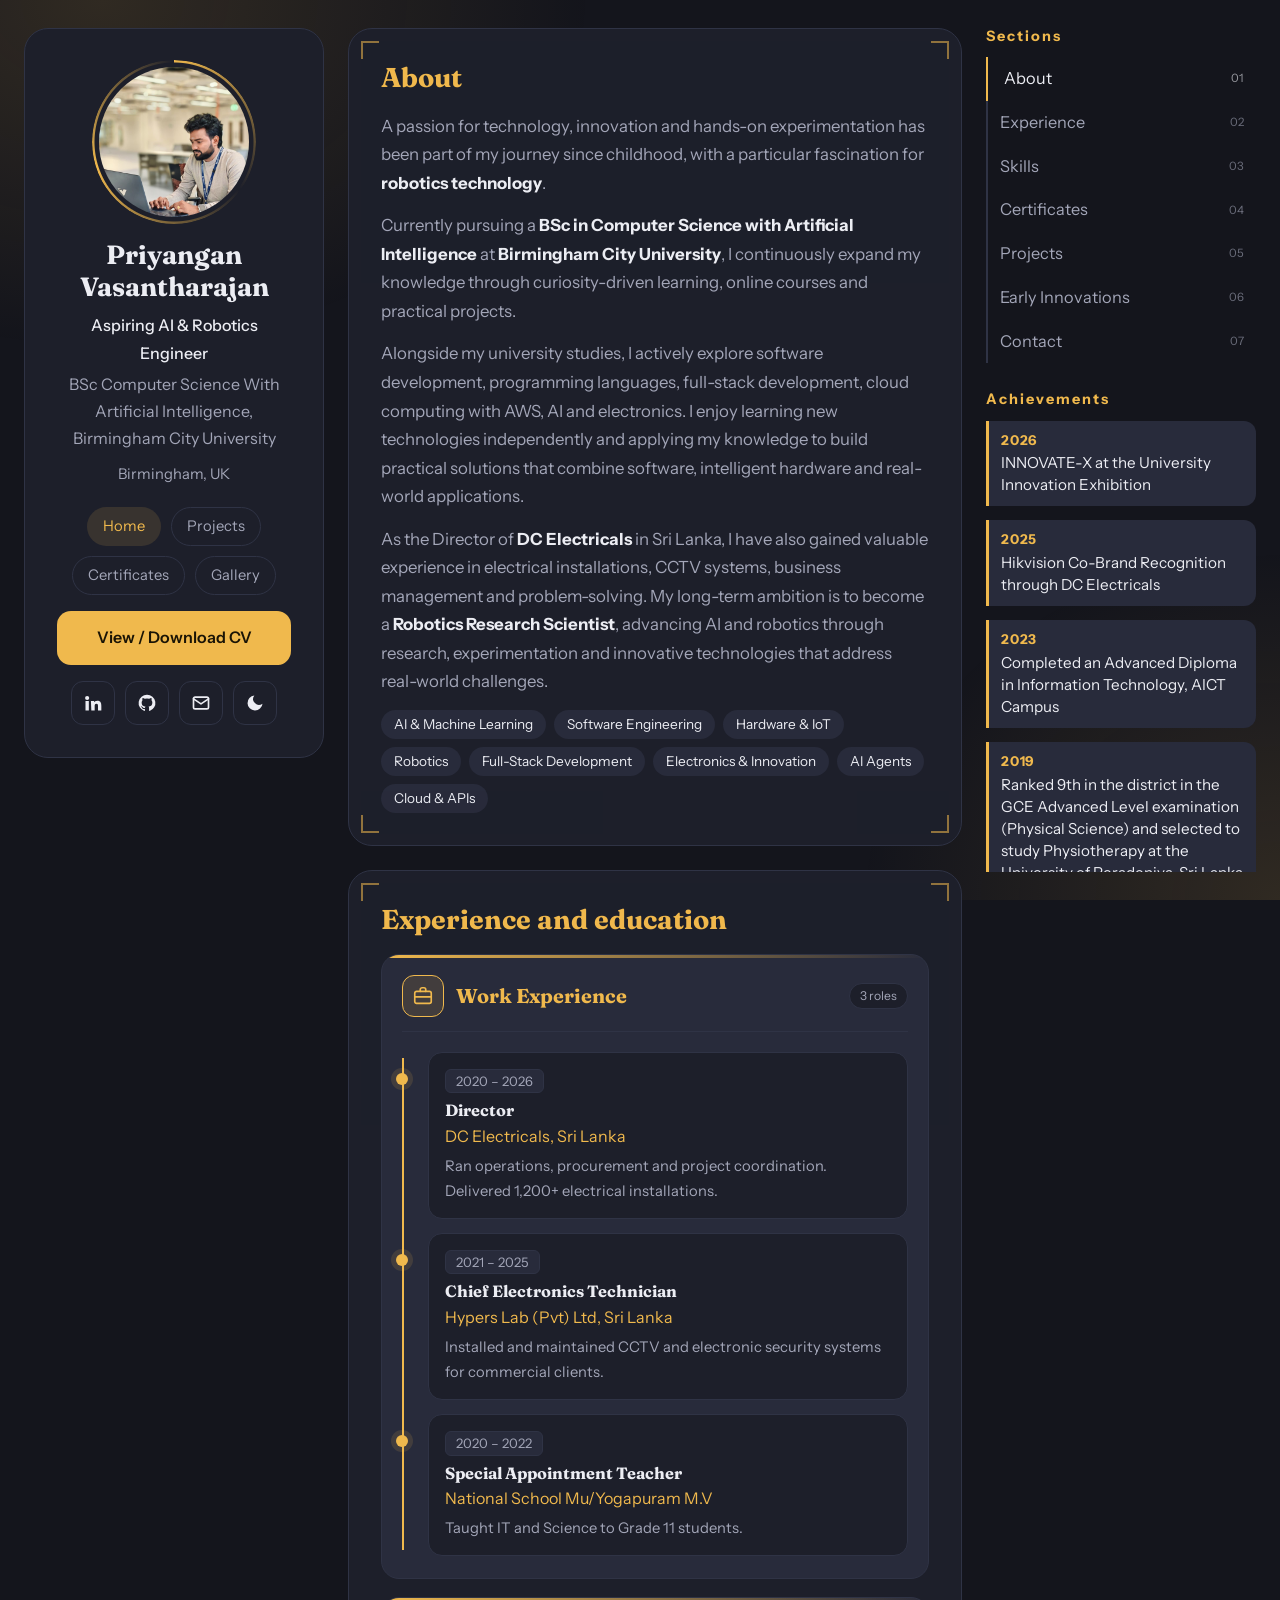
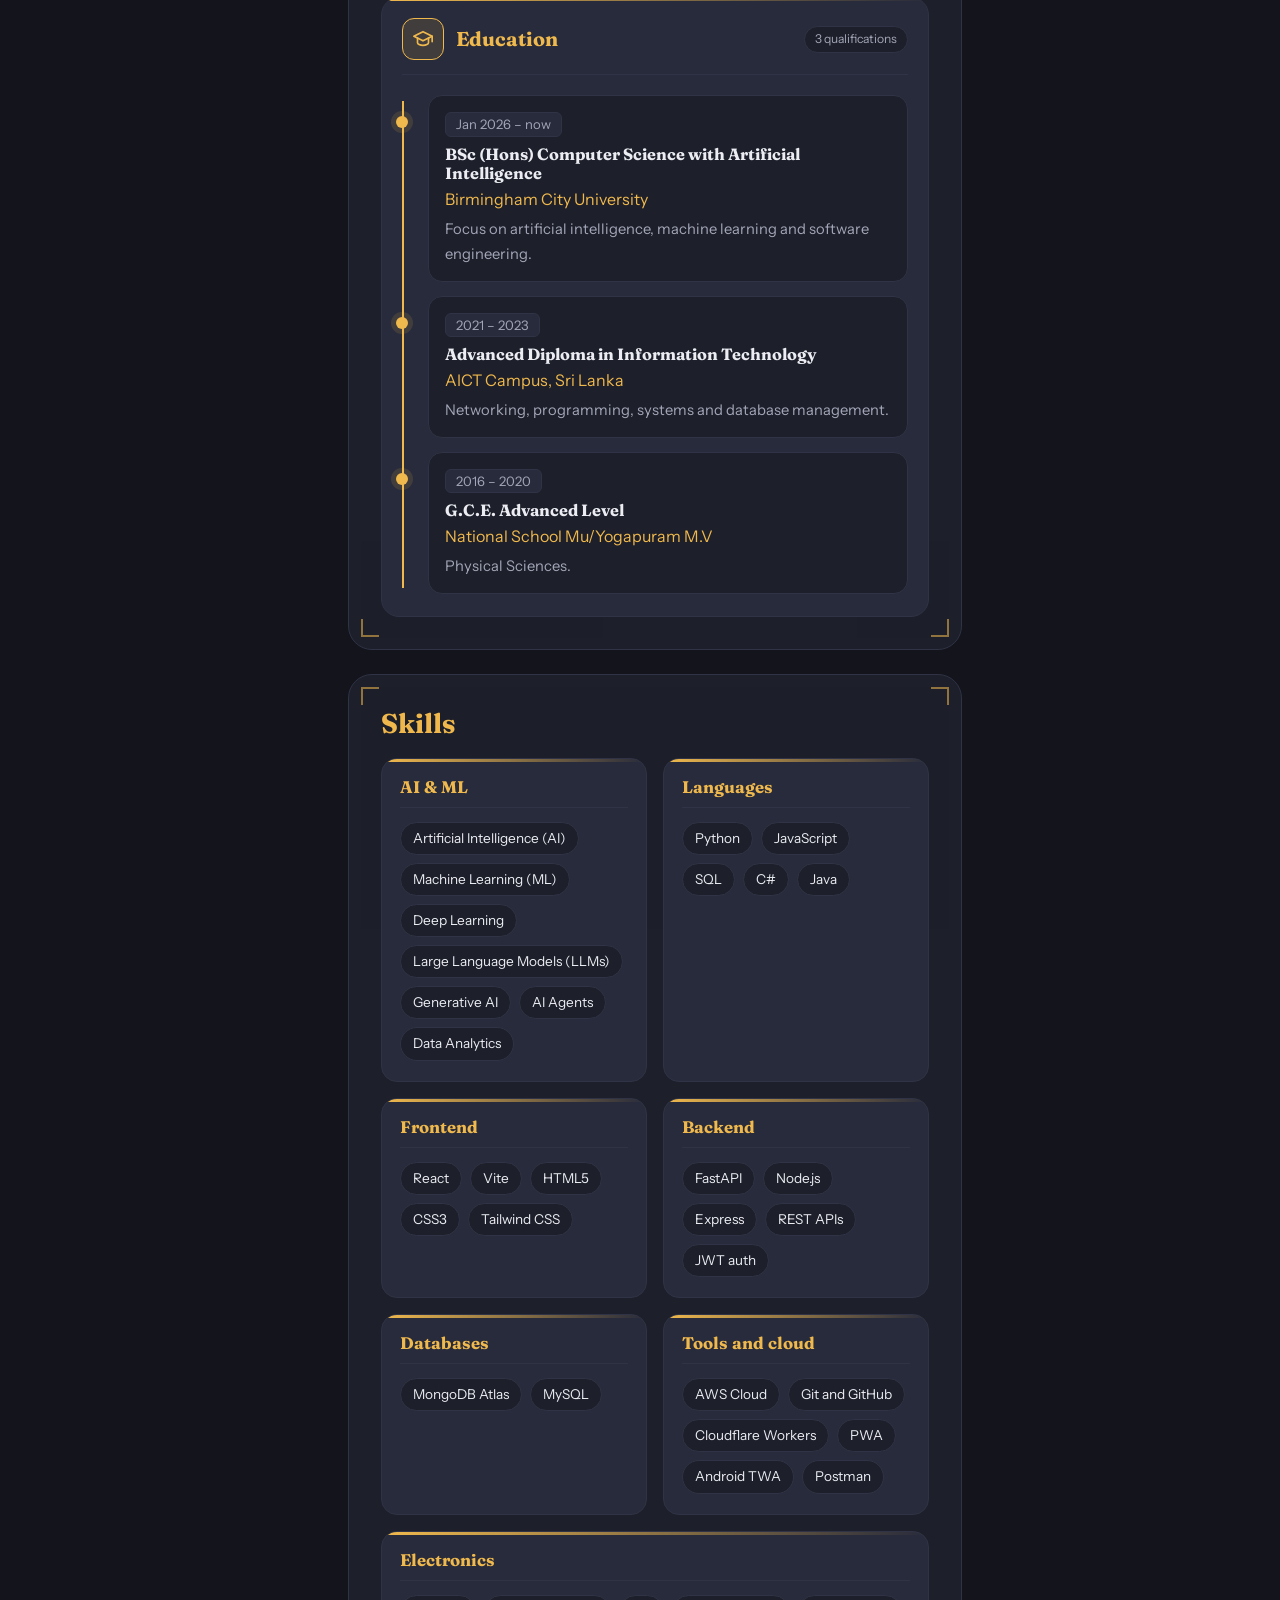
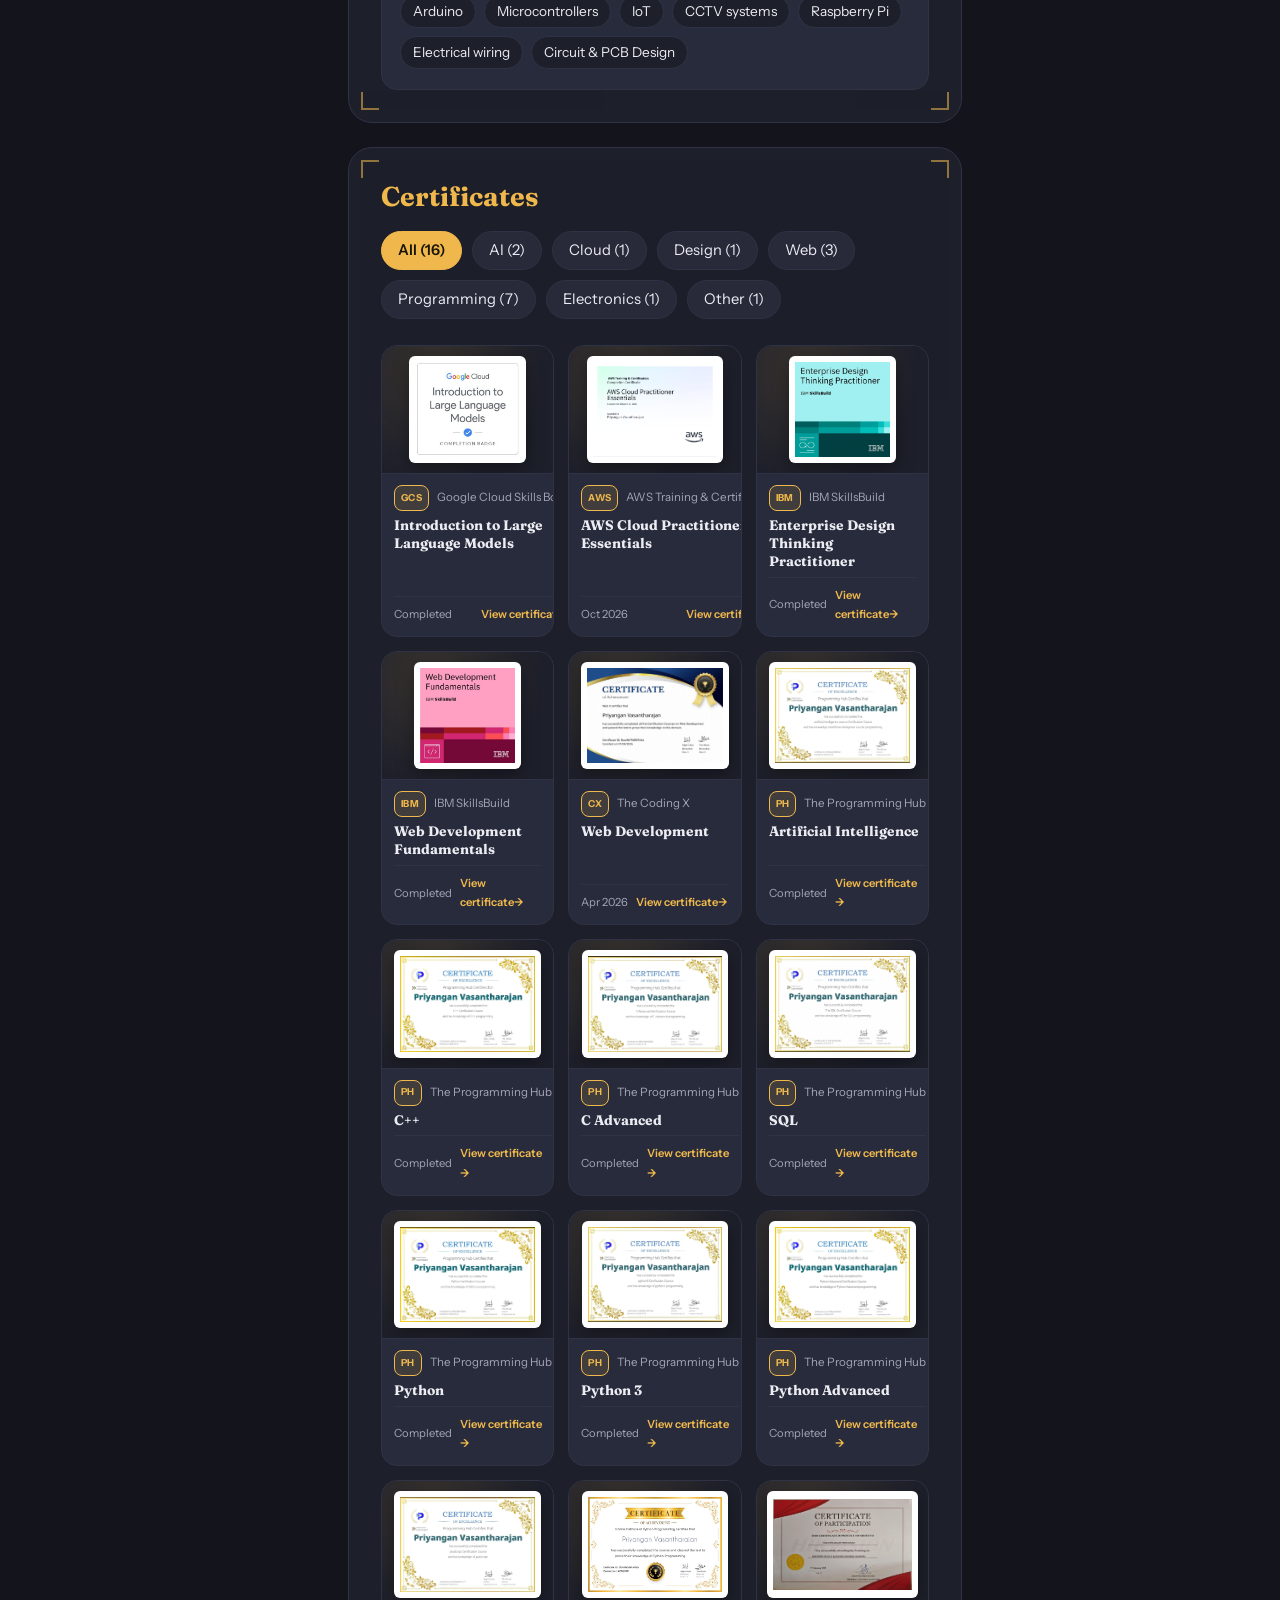
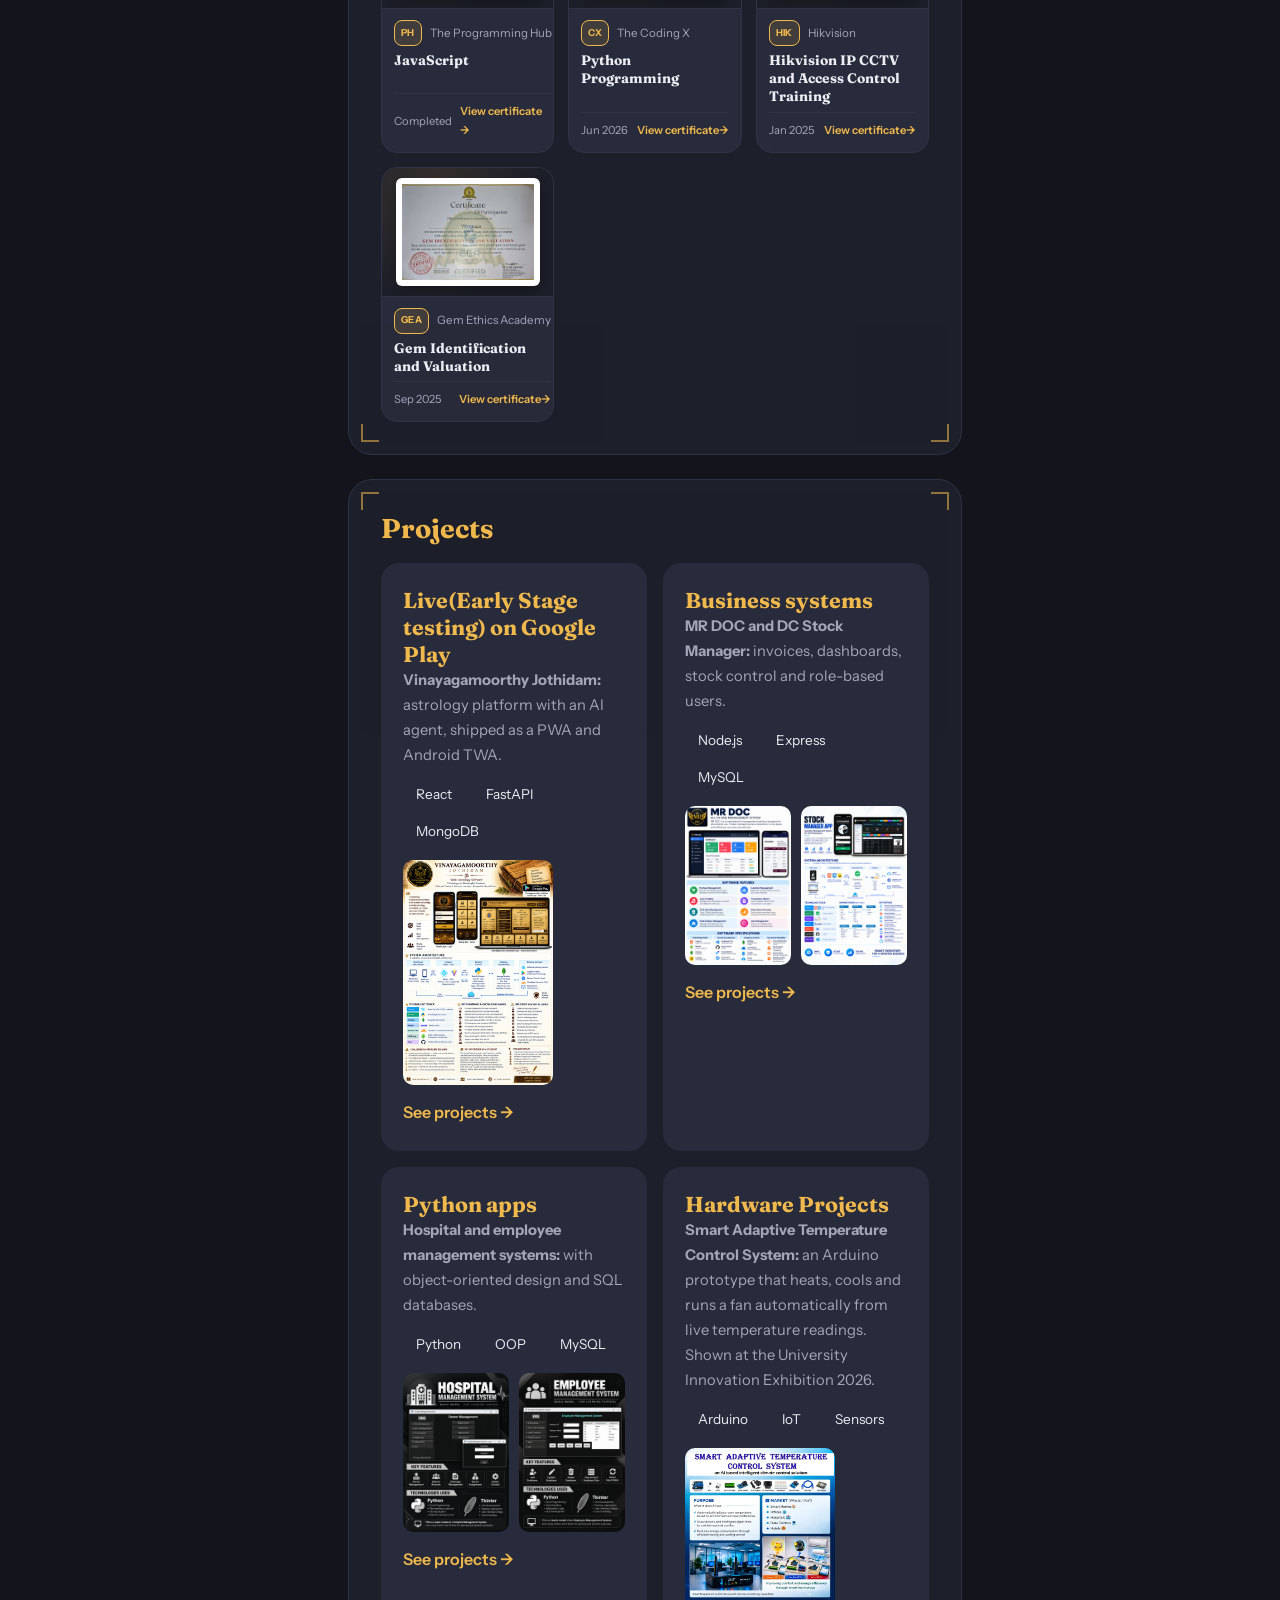
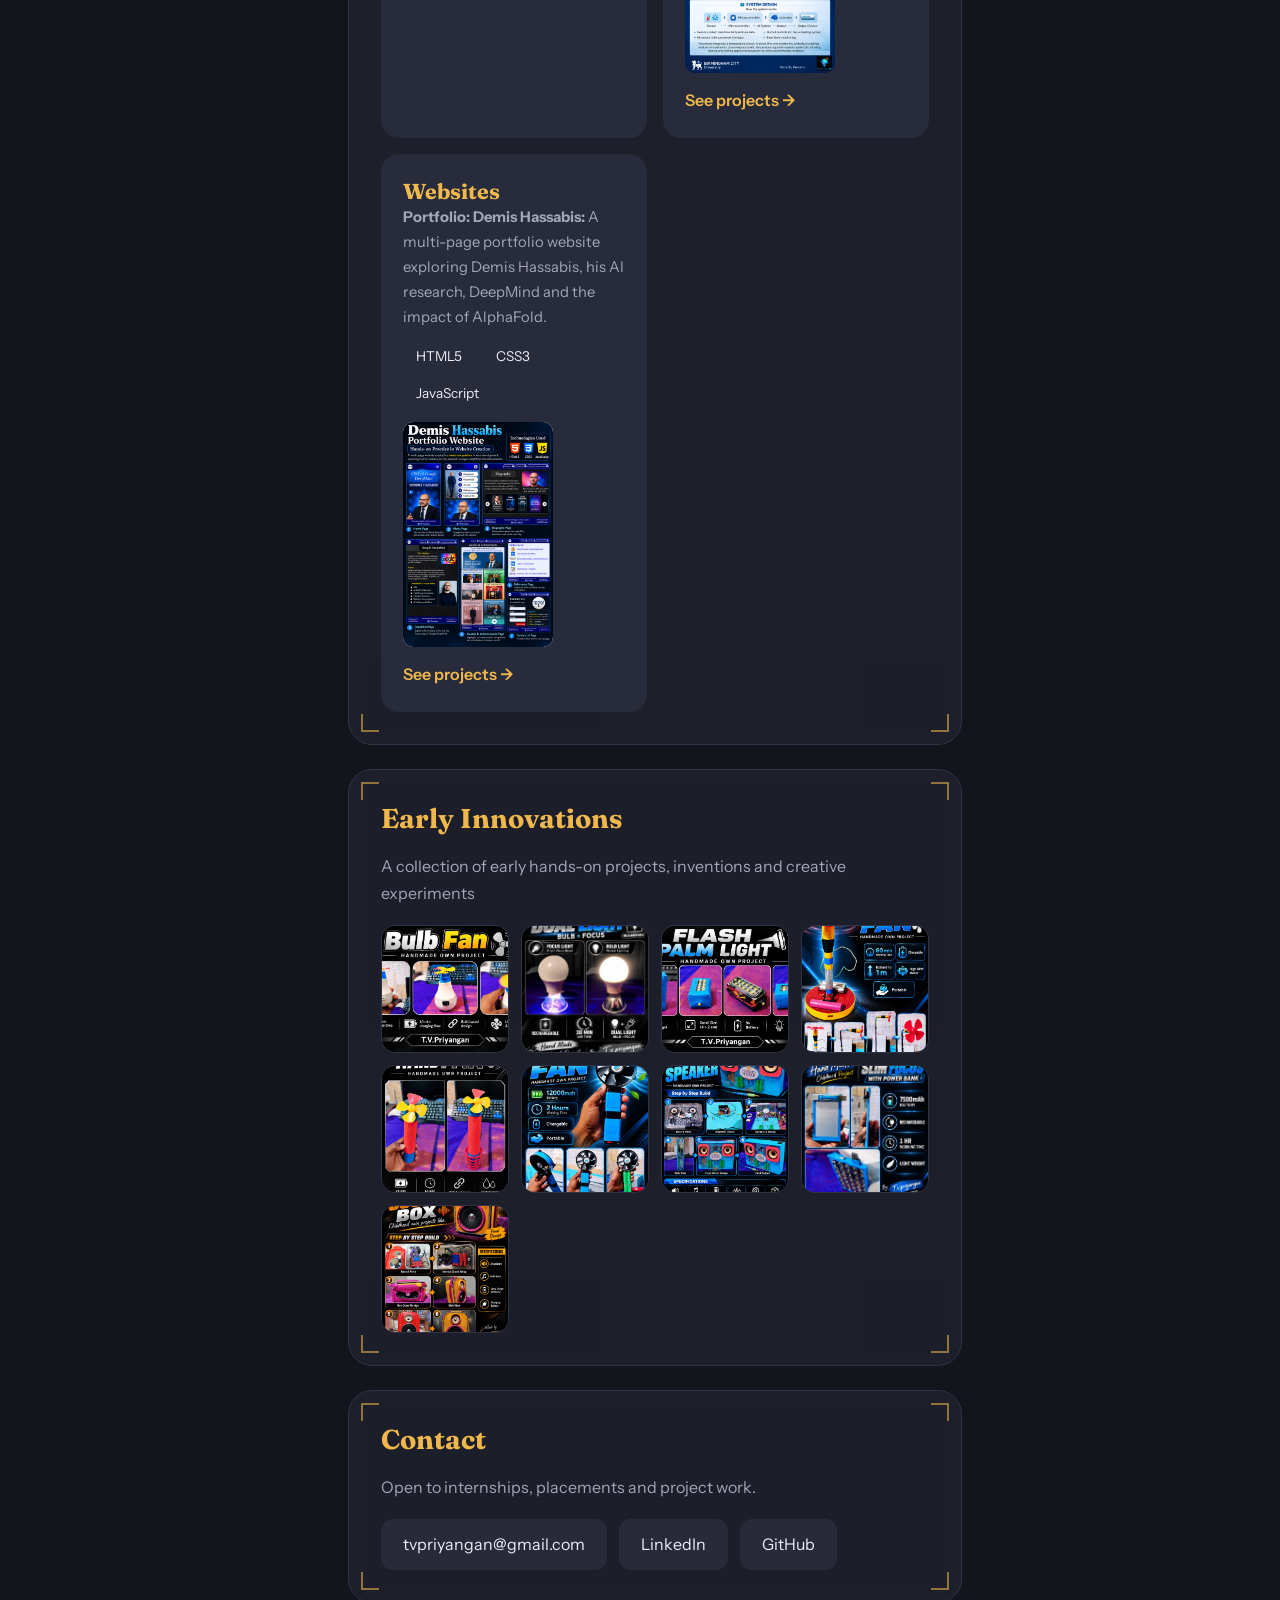
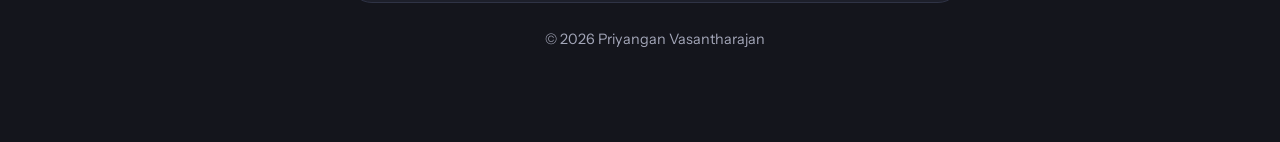
==== index.html @ 65437070 "Add version query to data.js and app.js so browsers load updated content Co-Authored-By: Claude Opus" ====
<!DOCTYPE html>
<html lang="en">
<head>
<meta charset="UTF-8">
<meta name="viewport" content="width=device-width, initial-scale=1">
<title>Priyangan Vasantharajan | Aspiring AI &amp; Robotics Engineer</title>
<meta name="description" content="Priyangan Vasantharajan (TV Priyangan) is an aspiring AI & Robotics Engineer studying BSc Computer Science with Artificial Intelligence at Birmingham City University. Portfolio of AI, full-stack, electronics and robotics projects.">
<meta name="author" content="Priyangan Vasantharajan">
<meta name="robots" content="index, follow">
<link rel="canonical" href="https://tvpriyangan-ai.github.io/">
<meta property="og:type" content="website">
<meta property="og:site_name" content="Priyangan Vasantharajan">
<meta property="og:title" content="Priyangan Vasantharajan | Aspiring AI &amp; Robotics Engineer">
<meta property="og:description" content="Priyangan Vasantharajan (TV Priyangan) is an aspiring AI & Robotics Engineer studying BSc Computer Science with Artificial Intelligence at Birmingham City University. Portfolio of AI, full-stack, electronics and robotics projects.">
<meta property="og:url" content="https://tvpriyangan-ai.github.io/">
<meta property="og:image" content="https://tvpriyangan-ai.github.io/images/priLab.jpeg">
<meta name="twitter:card" content="summary_large_image">
<link rel="icon" href="images/priLab.jpeg">
<script type="application/ld+json">{"@context":"https://schema.org","@type":"Person","name":"Priyangan Vasantharajan","alternateName":["TV Priyangan","Priyangan"],"url":"https://tvpriyangan-ai.github.io/","image":"https://tvpriyangan-ai.github.io/images/priLab.jpeg","jobTitle":"Aspiring AI & Robotics Engineer","email":"mailto:tvpriyangan@gmail.com","address":{"@type":"PostalAddress","addressLocality":"Birmingham","addressCountry":"UK"},"alumniOf":{"@type":"CollegeOrUniversity","name":"Birmingham City University"},"knowsAbout":["Artificial Intelligence","Robotics","Software Engineering","Full-Stack Development","Electronics","IoT"],"sameAs":["https://linkedin.com/in/tv-priyangan","https://github.com/tvpriyangan-ai"]}</script>
<script>document.documentElement.classList.add("js");try{var t=localStorage.getItem("theme");if(t)document.documentElement.setAttribute("data-theme",t)}catch(e){}</script>
<link rel="preconnect" href="https://fonts.googleapis.com">
<link rel="preconnect" href="https://fonts.gstatic.com" crossorigin>
<link href="https://fonts.googleapis.com/css2?family=Fraunces:opsz,wght@9..144,600;9..144,700&family=Instrument+Sans:wght@400;500;600&display=swap" rel="stylesheet">
<link rel="stylesheet" href="style.css">
</head>
<body id="top">
<div id="bar"></div>
<div class="layout">

<aside class="side">
  <div class="panel prof rv zoom">
    <div class="ph"><img src="images/priLab.jpeg" alt="Priyangan Vasantharajan"></div>
    <h1>Priyangan Vasantharajan</h1>
    <p class="role">Aspiring AI &amp; Robotics Engineer</p>
    <p class="muted">BSc Computer Science With Artificial Intelligence, Birmingham City University</p>
    <p class="where">Birmingham, UK</p>
    <div class="pills"><a class="on" href="index.html">Home</a><a href="projects.html">Projects</a><a href="certificates.html">Certificates</a><a href="gallery.html">Gallery</a></div>
    <a class="btn" href="Priyangan_Updated_CV.pdf" target="_blank" rel="noopener">View / Download CV</a>
    <div class="icons">
      <a href="https://linkedin.com/in/tv-priyangan" target="_blank" rel="noopener" aria-label="LinkedIn"><svg viewBox="0 0 24 24"><path d="M4.98 3.5a2.5 2.5 0 1 1 0 5 2.5 2.5 0 0 1 0-5zM3 9.5h4V21H3zM9.5 9.5h3.8v1.6c.6-1 1.9-1.9 3.9-1.9 4 0 4.8 2.6 4.8 6V21h-4v-5c0-1.3 0-3-1.9-3s-2.1 1.4-2.1 2.9V21h-4z"/></svg></a>
      <a href="https://github.com/tvpriyangan-ai" target="_blank" rel="noopener" aria-label="GitHub"><svg viewBox="0 0 24 24"><path d="M12 2a10 10 0 0 0-3.2 19.5c.5.1.7-.2.7-.5v-1.8c-2.8.6-3.4-1.2-3.4-1.2-.5-1.2-1.1-1.5-1.1-1.5-.9-.6.1-.6.1-.6 1 .1 1.5 1 1.5 1 .9 1.5 2.4 1.1 3 .8.1-.7.4-1.1.6-1.4-2.2-.3-4.6-1.1-4.6-5 0-1.1.4-2 1-2.7-.1-.3-.4-1.3.1-2.7 0 0 .8-.3 2.8 1a9.6 9.6 0 0 1 5 0c2-1.3 2.8-1 2.8-1 .5 1.4.2 2.4.1 2.7.6.7 1 1.6 1 2.7 0 3.9-2.4 4.7-4.6 5 .4.3.7.9.7 1.9v2.8c0 .3.2.6.7.5A10 10 0 0 0 12 2z"/></svg></a>
      <a href="mailto:tvpriyangan@gmail.com" aria-label="Email"><svg class="st" viewBox="0 0 24 24"><rect x="3" y="5" width="18" height="14" rx="2"/><path d="m3 7 9 6 9-6"/></svg></a>
      <button id="theme" type="button" aria-label="Switch light or dark theme"><svg viewBox="0 0 24 24"><path d="M21 12.8A9 9 0 1 1 11.2 3a7 7 0 0 0 9.8 9.8z"/></svg></button>
    </div>
  </div>
</aside>

<main>
<section id="about" class="panel about rv">
    <h2>About</h2>
    <p>A passion for technology, innovation and hands-on experimentation has been part of my journey since childhood, with a particular fascination for <strong>robotics technology</strong>.</p>
    <p>Currently pursuing a <strong>BSc in Computer Science with Artificial Intelligence</strong> at <strong>Birmingham City University</strong>, I continuously expand my knowledge through curiosity-driven learning, online courses and practical projects.</p>
    <p>Alongside my university studies, I actively explore software development, programming languages, full-stack development, cloud computing with AWS, AI and electronics. I enjoy learning new technologies independently and applying my knowledge to build practical solutions that combine software, intelligent hardware and real-world applications.</p>
    <p>As the Director of <strong>DC Electricals</strong> in Sri Lanka, I have also gained valuable experience in electrical installations, CCTV systems, business management and problem-solving. My long-term ambition is to become a <strong>Robotics Research Scientist</strong>, advancing AI and robotics through research, experimentation and innovative technologies that address real-world challenges.</p>
    <ul class="chips"><li>AI &amp; Machine Learning</li><li>Software Engineering</li><li>Hardware &amp; IoT</li><li>Robotics</li><li>Full-Stack Development</li><li>Electronics &amp; Innovation</li><li>AI Agents</li><li>Cloud &amp; APIs</li></ul>
  </section>
  <section id="experience" class="panel rv">
    <h2>Experience and education</h2>
    <div class="xp">
      <div class="xp-box">
        <div class="xp-head"><span class="xp-ic"><svg viewBox="0 0 24 24" aria-hidden="true"><rect x="3" y="7" width="18" height="13" rx="2"/><path d="M9 7V5a2 2 0 0 1 2-2h2a2 2 0 0 1 2 2v2M3 13h18"/></svg></span><h3>Work Experience</h3><span class="xp-n">3 roles</span></div>
        <div class="tl">
          <article><time>2020 – 2026</time><h3>Director</h3><div class="org">DC Electricals, Sri Lanka</div><p>Ran operations, procurement and project coordination. Delivered 1,200+ electrical installations.</p></article>
          <article><time>2021 – 2025</time><h3>Chief Electronics Technician</h3><div class="org">Hypers Lab (Pvt) Ltd, Sri Lanka</div><p>Installed and maintained CCTV and electronic security systems for commercial clients.</p></article>
          <article><time>2020 – 2022</time><h3>Special Appointment Teacher</h3><div class="org">National School Mu/Yogapuram M.V</div><p>Taught IT and Science to Grade 11 students.</p></article>
        </div>
      </div>
      <div class="xp-box">
        <div class="xp-head"><span class="xp-ic"><svg viewBox="0 0 24 24" aria-hidden="true"><path d="M2 9l10-5 10 5-10 5z"/><path d="M6 11v5c0 1.5 2.7 3 6 3s6-1.5 6-3v-5M22 9v6"/></svg></span><h3>Education</h3><span class="xp-n">3 qualifications</span></div>
        <div class="tl">
          <article><time>Jan 2026 – now</time><h3>BSc (Hons) Computer Science with Artificial Intelligence</h3><div class="org">Birmingham City University</div><p>Focus on artificial intelligence, machine learning and software engineering.</p></article>
          <article><time>2021 – 2023</time><h3>Advanced Diploma in Information Technology</h3><div class="org">AICT Campus, Sri Lanka</div><p>Networking, programming, systems and database management.</p></article>
          <article><time>2016 – 2020</time><h3>G.C.E. Advanced Level</h3><div class="org">National School Mu/Yogapuram M.V</div><p>Physical Sciences.</p></article>
        </div>
      </div>
    </div>
  </section>
  <section id="skills" class="panel rv">
    <h2>Skills</h2>
    <div class="skills">
      <div><h3>AI &amp; ML</h3><ul class="chips"><li>Artificial Intelligence (AI)</li><li>Machine Learning (ML)</li><li>Deep Learning</li><li>Large Language Models (LLMs)</li><li>Generative AI</li><li>AI Agents</li><li>Data Analytics</li></ul></div>
      <div><h3>Languages</h3><ul class="chips"><li>Python</li><li>JavaScript</li><li>SQL</li><li>C#</li><li>Java</li></ul></div>
      <div><h3>Frontend</h3><ul class="chips"><li>React</li><li>Vite</li><li>HTML5</li><li>CSS3</li><li>Tailwind CSS</li></ul></div>
      <div><h3>Backend</h3><ul class="chips"><li>FastAPI</li><li>Node.js</li><li>Express</li><li>REST APIs</li><li>JWT auth</li></ul></div>
      <div><h3>Databases</h3><ul class="chips"><li>MongoDB Atlas</li><li>MySQL</li></ul></div>
      <div><h3>Tools and cloud</h3><ul class="chips"><li>AWS Cloud</li><li>Git and GitHub</li><li>Cloudflare Workers</li><li>PWA</li><li>Android TWA</li><li>Postman</li></ul></div>
      <div><h3>Electronics</h3><ul class="chips"><li>Arduino</li><li>Microcontrollers</li><li>IoT</li><li>CCTV systems</li><li>Raspberry Pi</li><li>Electrical wiring</li><li>Circuit &amp; PCB Design</li></ul></div>
    </div>
  </section>
  <section id="certificates" class="panel rv">
    <h2>Certificates</h2>
    <div class="tabs" id="tabs" role="group" aria-label="Filter certificates"></div>
    <div class="certs mini" id="all-certs"></div>
  </section>
  <section id="software" class="panel rv">
    <h2>Projects</h2>
    <div class="explore">
      <div class="ex tilt"><b>Live(Early Stage testing) on Google Play</b><span><strong>Vinayagamoorthy Jothidam:</strong> astrology platform with an AI agent, shipped as a PWA and Android TWA.</span><ul class="chips"><li>React</li><li>FastAPI</li><li>MongoDB</li></ul><div class="psts"><button type="button" class="pst" data-full="images/vjPoster.jpeg" data-title="Vinayagamoorthy Jothidam poster"><img src="images/vjPoster.jpeg" alt="Vinayagamoorthy Jothidam poster" loading="lazy"></button></div><a class="go" href="projects.html">See projects →</a></div>
      <div class="ex tilt"><b>Business systems</b><span><strong>MR DOC and DC Stock Manager:</strong> invoices, dashboards, stock control and role-based users.</span><ul class="chips"><li>Node.js</li><li>Express</li><li>MySQL</li></ul><div class="psts"><button type="button" class="pst" data-full="images/mrdocPoster.png" data-title="MR DOC poster"><img src="images/mrdocPoster.png" alt="MR DOC poster" loading="lazy"></button><button type="button" class="pst" data-full="images/dcPoster.png" data-title="DC Stock Manager poster"><img src="images/dcPoster.png" alt="DC Stock Manager poster" loading="lazy"></button></div><a class="go" href="projects.html">See projects →</a></div>
      <div class="ex tilt"><b>Python apps</b><span><strong>Hospital and employee management systems:</strong> with object-oriented design and SQL databases.</span><ul class="chips"><li>Python</li><li>OOP</li><li>MySQL</li></ul><div class="psts"><button type="button" class="pst" data-full="images/HMSPoster.png" data-title="Hospital Management System poster"><img src="images/HMSPoster.png" alt="Hospital Management System poster" loading="lazy"></button><button type="button" class="pst" data-full="images/EMSPoster.png" data-title="Employee Management System poster"><img src="images/EMSPoster.png" alt="Employee Management System poster" loading="lazy"></button></div><a class="go" href="projects.html">See projects →</a></div>
      <div class="ex tilt"><b>Hardware Projects</b><span><strong>Smart Adaptive Temperature Control System:</strong> an Arduino prototype that heats, cools and runs a fan automatically from live temperature readings. Shown at the University Innovation Exhibition 2026.</span><ul class="chips"><li>Arduino</li><li>IoT</li><li>Sensors</li></ul><div class="psts"><button type="button" class="pst" data-full="images/exhi.jpeg" data-title="INNOVATE-X: Smart Adaptive Temperature Control System poster"><img src="images/exhi.jpeg" alt="INNOVATE-X: Smart Adaptive Temperature Control System poster" loading="lazy"></button></div><a class="go" href="projects.html">See projects →</a></div>
      <div class="ex tilt"><b>Websites</b><span><strong>Portfolio: Demis Hassabis:</strong> A multi-page portfolio website exploring Demis Hassabis, his AI research, DeepMind and the impact of AlphaFold.</span><ul class="chips"><li>HTML5</li><li>CSS3</li><li>JavaScript</li></ul><div class="psts"><button type="button" class="pst" data-full="images/dhPoster.png" data-title="Demis Hassabis portfolio website poster"><img src="images/dhPoster.png" alt="Demis Hassabis portfolio website poster" loading="lazy"></button></div><a class="go" href="projects.html">See projects →</a></div>
    </div>
  </section>
  <section id="innovations" class="panel rv">
    <h2>Early Innovations</h2>
    <p class="lead" style="margin-bottom:18px">A collection of early hands-on projects, inventions and creative experiments</p>
    <div class="inv" id="inventions"></div>
  </section>
  <section id="contact" class="panel contact rv">
    <h2>Contact</h2>
    <p class="lead" style="margin-bottom:18px">Open to internships, placements and project work.</p>
    <div class="row">
      <a href="mailto:tvpriyangan@gmail.com">tvpriyangan@gmail.com</a>
      <a href="https://linkedin.com/in/tv-priyangan" target="_blank" rel="noopener">LinkedIn</a>
      <a href="https://github.com/tvpriyangan-ai" target="_blank" rel="noopener">GitHub</a>
    </div>
  </section>
<footer>© 2026 Priyangan Vasantharajan</footer>
</main>
<nav class="side toc" aria-label="Sections">
  <h2>Sections</h2>
  <ol>
    <li><a href="#about">About <span>01</span></a></li>
    <li><a href="#experience">Experience <span>02</span></a></li>
    <li><a href="#skills">Skills <span>03</span></a></li>
    <li><a href="#certificates">Certificates <span>04</span></a></li>
    <li><a href="#software">Projects <span>05</span></a></li>
    <li><a href="#innovations">Early Innovations <span>06</span></a></li>
    <li><a href="#contact">Contact <span>07</span></a></li>
  </ol>
  <h2 class="ach-h">Achievements</h2>
  <ol class="ach" id="side-ach"></ol>
</nav>
</div>
<script src="data.js?v=2"></script>
<script src="app.js?v=2"></script>
</body>
</html>
---- style.css ----
:root {
  --bg: #14151c;
  --card: #1d1f2a;
  --card2: #282b3b;
  --line: #2f3345;
  --text: #ecedf3;
  --muted: #a3a6b8;
  --gold: #f0b94d;
  --soft: rgba(240, 185, 77, 0.13);
  --ink: #1a1405;
}
:root[data-theme="light"] {
  --bg: #f1eee6;
  --card: #fff;
  --card2: #efeadc;
  --line: #e3dccb;
  --text: #22232d;
  --muted: #5f6172;
  --gold: #a9710a;
  --soft: rgba(169, 113, 10, 0.12);
  --ink: #fff;
}
* {
  box-sizing: border-box;
  margin: 0;
}
html {
  scroll-behavior: smooth;
  scroll-padding-top: 24px;
}
body {
  background: var(--bg);
  color: var(--text);
  font:
    400 1rem/1.7 "Instrument Sans",
    system-ui,
    sans-serif;
  min-height: 100vh;
}
body::before {
  content: "";
  position: fixed;
  inset: 0;
  z-index: -1;
  background:
    radial-gradient(700px 500px at 8% 0, var(--soft), transparent 70%),
    radial-gradient(600px 500px at 100% 100%, var(--soft), transparent 70%);
}
h1,
h2,
h3 {
  font-family: Fraunces, Georgia, serif;
  line-height: 1.2;
}
a {
  color: inherit;
}
:focus-visible {
  outline: 2px solid var(--gold);
  outline-offset: 3px;
}
#bar {
  position: fixed;
  top: 0;
  left: 0;
  height: 3px;
  width: 100%;
  background: var(--gold);
  transform: scaleX(0);
  transform-origin: 0 50%;
  z-index: 20;
}
.layout {
  max-width: 1320px;
  margin: 0 auto;
  padding: 28px 24px 60px;
  display: grid;
  grid-template-columns: 320px minmax(0, 1fr) 190px;
  gap: 24px;
  align-items: start;
}
.side {
  position: sticky;
  top: 28px;
}
.panel {
  background: var(--card);
  border: 1px solid var(--line);
  border-radius: 24px;
  padding: 32px;
  margin-bottom: 24px;
}
.side .panel {
  margin: 0;
}
h2 {
  font-size: 1.7rem;
  color: var(--gold);
  margin-bottom: 18px;
}
.muted,
.lead {
  color: var(--muted);
}
/* profile */
.prof {
  text-align: center;
}
.ph {
  position: relative;
  width: 150px;
  height: 150px;
  margin: 6px auto 22px;
}
.ph::before {
  content: "";
  position: absolute;
  inset: -7px;
  border-radius: 50%;
  background: conic-gradient(
    var(--gold),
    transparent 35%,
    var(--gold) 70%,
    transparent
  );
  -webkit-mask: radial-gradient(
    farthest-side,
    transparent calc(100% - 3px),
    #000 calc(100% - 2px)
  );
  mask: radial-gradient(
    farthest-side,
    transparent calc(100% - 3px),
    #000 calc(100% - 2px)
  );
  animation: spin 9s linear infinite;
}
.ph img {
  width: 100%;
  height: 100%;
  border-radius: 50%;
  object-fit: cover;
  object-position: 70% 30%;
  position: relative;
}
@keyframes spin {
  to {
    transform: rotate(360deg);
  }
}
.prof h1 {
  font-size: 1.65rem;
  margin-bottom: 10px;
}
.prof .role {
  color: var(--text);
  font-weight: 500;
  margin-bottom: 4px;
}
.prof .where {
  color: var(--muted);
  font-size: 0.92rem;
  margin: 10px 0 20px;
}
.pills {
  display: flex;
  gap: 10px;
  justify-content: center;
  margin-bottom: 16px;
}
.pills a {
  border: 1px solid var(--line);
  border-radius: 30px;
  padding: 7px 20px;
  text-decoration: none;
  color: var(--muted);
}
.pills a.on,
.pills a:hover {
  background: var(--soft);
  color: var(--gold);
  border-color: transparent;
}
.btn {
  display: block;
  text-align: center;
  padding: 13px;
  border-radius: 14px;
  background: var(--gold);
  color: var(--ink);
  font-weight: 600;
  text-decoration: none;
  margin-bottom: 10px;
  transition:
    transform 0.25s,
    box-shadow 0.25s;
}
.btn:hover {
  transform: translateY(-3px);
  box-shadow: 0 10px 24px var(--soft);
}
.btn.alt {
  background: none;
  border: 1.5px solid var(--gold);
  color: var(--gold);
}
.icons {
  display: flex;
  gap: 10px;
  justify-content: center;
  margin-top: 16px;
}
.icons a,
.icons button {
  width: 44px;
  height: 44px;
  border-radius: 12px;
  border: 1px solid var(--line);
  background: none;
  color: var(--text);
  display: grid;
  place-items: center;
  cursor: pointer;
  transition: 0.25s;
}
.icons a:hover,
.icons button:hover {
  border-color: var(--gold);
  color: var(--gold);
  transform: translateY(-3px);
}
.icons svg {
  width: 20px;
  height: 20px;
  fill: currentColor;
}
.icons svg.st {
  fill: none;
  stroke: currentColor;
  stroke-width: 2;
  stroke-linecap: round;
  stroke-linejoin: round;
}
/* toc */
.toc h2 {
  font-family: "Instrument Sans", sans-serif;
  font-size: 0.8rem;
  letter-spacing: 0.14em;
  margin-bottom: 12px;
}
.toc ol {
  list-style: none;
  padding: 0;
  display: grid;
}
.toc a {
  display: flex;
  justify-content: space-between;
  padding: 6px 10px;
  border-left: 2px solid var(--line);
  text-decoration: none;
  color: var(--muted);
  font-size: 0.95rem;
  transition: 0.25s;
}
.toc a span {
  font-size: 0.72rem;
  opacity: 0.6;
  align-self: center;
}
.toc a.on {
  color: var(--text);
  border-color: var(--gold);
  padding-left: 16px;
}
/* content */
.about p {
  color: var(--muted);
  margin-bottom: 14px;
  max-width: 70ch;
  font-size: 1.05rem;
}
.about p strong {
  color: var(--text);
}
.chips {
  display: flex;
  flex-wrap: wrap;
  gap: 8px;
  list-style: none;
  padding: 0;
}
.chips li {
  background: var(--card2);
  border-radius: 20px;
  padding: 3px 13px;
  font-size: 0.85rem;
}
.stats {
  display: grid;
  grid-template-columns: repeat(auto-fit, minmax(150px, 1fr));
  gap: 14px;
}
.stat {
  background: var(--card2);
  border-radius: 16px;
  padding: 22px 16px;
  text-align: center;
}
.stat b {
  display: block;
  font:
    700 2.2rem Fraunces,
    serif;
  color: var(--gold);
}
.stat span {
  color: var(--muted);
  font-size: 0.9rem;
}
.skills {
  display: grid;
  grid-template-columns: repeat(auto-fit, minmax(220px, 1fr));
  gap: 22px;
}
.skills h3 {
  font-size: 1.05rem;
  margin-bottom: 10px;
}
.projects {
  display: grid;
  grid-template-columns: repeat(auto-fit, minmax(280px, 1fr));
  gap: 18px;
}
.proj {
  background: var(--card2);
  border-radius: 18px;
  overflow: hidden;
  display: flex;
  flex-direction: column;
  transition:
    transform 0.2s,
    box-shadow 0.3s;
  transform-style: preserve-3d;
}
.proj:hover {
  box-shadow: 0 18px 40px rgba(0, 0, 0, 0.28);
}
.proj.big {
  grid-column: 1/-1;
  flex-direction: row;
}
.shot {
  aspect-ratio: 16/10;
  background: linear-gradient(135deg, var(--card), var(--bg));
  display: flex;
  align-items: center;
  justify-content: center;
  color: var(--muted);
  font-size: 0.85rem;
  text-align: center;
  padding: 10px;
  overflow: hidden;
}
.shot img {
  width: 100%;
  height: 100%;
  object-fit: cover;
  display: block;
  transition: transform 0.7s;
}
.proj:hover .shot img {
  transform: scale(1.06);
}
.big .shot {
  flex: 1.1;
  aspect-ratio: auto;
  min-height: 250px;
}
.pb {
  padding: 20px;
  flex: 1;
  display: flex;
  flex-direction: column;
  gap: 10px;
}
.pb h3 {
  font-size: 1.2rem;
}
.pb p {
  color: var(--muted);
  font-size: 0.94rem;
}
.links {
  margin-top: auto;
  display: flex;
  gap: 16px;
  font-weight: 600;
  font-size: 0.9rem;
}
.links a {
  color: var(--gold);
}
.tl {
  position: relative;
  border-left: 0;
  padding-left: 30px;
  display: grid;
  gap: 28px;
}
.tl::before {
  content: "";
  position: absolute;
  left: 0;
  top: 6px;
  bottom: 6px;
  width: 2px;
  background: var(--gold);
  transform: scaleY(0);
  transform-origin: top;
  transition: transform 1.6s ease;
}
.tl.in::before,
html:not(.js) .tl::before {
  transform: none;
}
.tl article {
  position: relative;
}
.tl article::before {
  content: "";
  position: absolute;
  left: -36px;
  top: 8px;
  width: 14px;
  height: 14px;
  border-radius: 50%;
  background: var(--gold);
  box-shadow: 0 0 0 5px var(--soft);
}
.tl time {
  display: inline-block;
  background: var(--card2);
  border-radius: 6px;
  padding: 0 10px;
  font-size: 0.82rem;
  color: var(--muted);
  margin-bottom: 4px;
}
.tl h3 {
  font-size: 1.15rem;
}
.tl .org {
  color: var(--gold);
  margin-bottom: 4px;
}
.tl p {
  color: var(--muted);
  max-width: 66ch;
}
.certs {
  display: grid;
  grid-template-columns: repeat(auto-fit, minmax(220px, 1fr));
  gap: 16px;
}
.cert {
  border: 0;
  font: inherit;
  color: inherit;
  text-align: left;
  cursor: pointer;
  width: 100%;
  padding: 0;
  background: var(--card2);
  border-radius: 16px;
  overflow: hidden;
  transition: transform 0.3s;
}
.cert:hover {
  transform: translateY(-5px);
}
.cert .shot {
  aspect-ratio: 4/3;
}
.cert .shot img {
  object-fit: contain;
  background: #fff;
}
.cert .b {
  padding: 14px 16px;
}
.cert h3 {
  font-size: 0.98rem;
}
.cert span {
  color: var(--muted);
  font-size: 0.84rem;
}
.cert .lk {
  display: inline-block;
  margin-top: 6px;
  color: var(--gold);
  font-size: 0.84rem;
  font-weight: 600;
}
.more {
  margin-top: 24px;
}
.more .btn {
  display: inline-block;
  padding: 11px 26px;
}
.tabs {
  display: flex;
  gap: 10px;
  flex-wrap: wrap;
  margin-bottom: 26px;
}
.tabs button {
  background: var(--card2);
  color: var(--text);
  border: 1px solid var(--line);
  border-radius: 20px;
  padding: 6px 16px;
  font: inherit;
  font-size: 0.92rem;
  cursor: pointer;
}
.tabs button[aria-pressed="true"] {
  background: var(--gold);
  color: var(--ink);
  border-color: var(--gold);
  font-weight: 600;
}
.gal {
  columns: 3 230px;
  column-gap: 16px;
}
.gi {
  display: block;
  width: 100%;
  position: relative;
  break-inside: avoid;
  margin-bottom: 16px;
  border: 0;
  border-radius: 16px;
  overflow: hidden;
  cursor: pointer;
  padding: 0;
  background: var(--card2);
  color: var(--text);
  font: inherit;
  text-align: left;
}
.gi img {
  width: 100%;
  display: block;
  transition: transform 0.7s;
}
.gi:hover img {
  transform: scale(1.07);
}
.gi .cap {
  position: absolute;
  inset: auto 0 0 0;
  padding: 34px 14px 12px;
  background: linear-gradient(transparent, rgba(0, 0, 0, 0.85));
  color: #fff;
  font-size: 0.88rem;
  transform: translateY(60%);
  opacity: 0;
  transition: 0.4s;
}
.gi:hover .cap,
.gi:focus-visible .cap {
  transform: none;
  opacity: 1;
}
.gi .cap b {
  display: block;
  color: var(--gold);
}
.gi.txt {
  padding: 20px;
  cursor: default;
}
.gi.txt b {
  display: block;
  font:
    700 1.5rem Fraunces,
    serif;
  color: var(--gold);
  margin-bottom: 4px;
}
.contact .row {
  display: flex;
  gap: 12px;
  flex-wrap: wrap;
}
.contact .row a {
  background: var(--card2);
  padding: 12px 22px;
  border-radius: 12px;
  text-decoration: none;
  transition: 0.25s;
}
.contact .row a:hover {
  color: var(--gold);
  transform: translateY(-3px);
}
dialog {
  border: 0;
  border-radius: 16px;
  background: var(--card);
  color: var(--text);
  padding: 16px;
  max-width: min(92vw, 900px);
}
dialog::backdrop {
  background: rgba(0, 0, 0, 0.8);
}
dialog img {
  max-width: 100%;
  max-height: 78vh;
  display: block;
  margin: 0 auto;
  border-radius: 8px;
}
dialog p {
  margin: 10px 0;
  text-align: center;
}
dialog button {
  display: block;
  margin: 0 auto;
  background: var(--gold);
  color: var(--ink);
  border: 0;
  border-radius: 8px;
  padding: 8px 24px;
  font: inherit;
  font-weight: 600;
  cursor: pointer;
}
footer {
  text-align: center;
  color: var(--muted);
  font-size: 0.9rem;
  padding-bottom: 30px;
}
.simple {
  max-width: 1100px;
  margin: 0 auto;
  padding: 28px 24px;
}
.simple .back {
  display: inline-block;
  margin-bottom: 20px;
  color: var(--gold);
  text-decoration: none;
  font-weight: 600;
}
/* scroll animation, only when JS is on */
.js .rv {
  opacity: 0;
  transform: translateY(32px);
  transition:
    opacity 0.8s,
    transform 0.8s cubic-bezier(0.2, 0.7, 0.2, 1);
  transition-delay: var(--d, 0s);
}
.js .rv.in {
  opacity: 1;
  transform: none;
}
.js .rv.zoom {
  transform: scale(0.94);
}
.js .rv.zoom.in {
  transform: none;
}
.js .shot img.rvimg {
  clip-path: inset(0 100% 0 0);
  transition: clip-path 1.1s cubic-bezier(0.2, 0.7, 0.2, 1);
}
.js .in .shot img.rvimg,
.js .shot img.rvimg.in {
  clip-path: inset(0);
}
@media (max-width: 1100px) {
  .layout {
    grid-template-columns: 300px minmax(0, 1fr);
  }
  .toc {
    display: none;
  }
}
@media (max-width: 820px) {
  .layout {
    grid-template-columns: 1fr;
  }
  .side {
    position: static;
  }
  .panel {
    padding: 24px;
  }
  .proj.big {
    flex-direction: column;
  }
}
@media (prefers-reduced-motion: reduce) {
  html {
    scroll-behavior: auto;
  }
  .ph::before {
    animation: none;
  }
  .js .rv,
  .js .rv.zoom {
    opacity: 1;
    transform: none;
    transition: none;
  }
  .js .shot img.rvimg {
    clip-path: none;
  }
  .tl::before {
    transform: none;
    transition: none;
  }
}

/* ---- each section opens like a laptop lid, then a scan sweeps across ---- */
.js main > .panel.rv {
  opacity: 0;
  transform: perspective(1200px) rotateX(-62deg) translateY(30px);
  transform-origin: 50% 100%;
  transition:
    transform 1.1s cubic-bezier(0.2, 0.8, 0.2, 1),
    opacity 0.6s;
}
.js main > .panel.rv.in {
  opacity: 1;
  transform: none;
}
main > .panel {
  position: relative;
  overflow: hidden;
}
main > .panel::before {
  content: "";
  position: absolute;
  inset: 12px;
  pointer-events: none;
  opacity: 0;
  transition: opacity 0.8s 0.6s;
  background:
    linear-gradient(var(--gold), var(--gold)) top left/18px 2px,
    linear-gradient(var(--gold), var(--gold)) top left/2px 18px,
    linear-gradient(var(--gold), var(--gold)) top right/18px 2px,
    linear-gradient(var(--gold), var(--gold)) top right/2px 18px,
    linear-gradient(var(--gold), var(--gold)) bottom left/18px 2px,
    linear-gradient(var(--gold), var(--gold)) bottom left/2px 18px,
    linear-gradient(var(--gold), var(--gold)) bottom right/18px 2px,
    linear-gradient(var(--gold), var(--gold)) bottom right/2px 18px;
  background-repeat: no-repeat;
}
main > .panel.in::before {
  opacity: 0.55;
}
main > .panel.in::after {
  content: "";
  position: absolute;
  left: 0;
  right: 0;
  top: -100px;
  height: 100px;
  pointer-events: none;
  background: linear-gradient(
    transparent,
    rgba(240, 185, 77, 0.28) 70%,
    var(--gold)
  );
  opacity: 0;
  animation: scan 1.5s ease-out 0.55s 1 both;
}
@keyframes scan {
  0% {
    top: -100px;
    opacity: 1;
  }
  85% {
    opacity: 1;
  }
  100% {
    top: 100%;
    opacity: 0;
  }
}
@media (prefers-reduced-motion: reduce) {
  .boot {
    height: auto;
    padding: 40px 0;
  }
  .stage {
    position: static;
    height: auto;
  }
  .js main > .panel.rv {
    transform: none;
    opacity: 1;
    transition: none;
  }
  main > .panel.in::after {
    animation: none;
    display: none;
  }
}

/* ---- multi-page additions ---- */
.layout.two {
  grid-template-columns: 320px minmax(0, 1fr);
}
.pills {
  flex-wrap: wrap;
}
.pills a {
  padding: 6px 15px;
  font-size: 0.92rem;
}
.explore {
  display: grid;
  grid-template-columns: repeat(auto-fit, minmax(200px, 1fr));
  gap: 16px;
}
.ex {
  display: block;
  background: var(--card2);
  border-radius: 18px;
  padding: 24px 22px;
  text-decoration: none;
  transform-style: preserve-3d;
}
.ex b {
  display: block;
  font:
    700 1.35rem Fraunces,
    serif;
  color: var(--gold);
}
.ex span {
  color: var(--muted);
  font-size: 0.92rem;
}
.ex i {
  display: block;
  font-style: normal;
  margin-top: 14px;
  color: var(--gold);
  font-size: 1.3rem;
}
.shots {
  display: flex;
  gap: 14px;
  overflow-x: auto;
  padding: 4px 20px 18px;
  perspective: 900px;
}
.shots button {
  flex: none;
  height: 300px;
  border: 0;
  padding: 0;
  border-radius: 14px;
  overflow: hidden;
  background: var(--card);
  cursor: pointer;
  transition:
    transform 0.35s,
    box-shadow 0.35s;
}
.shots button:hover {
  transform: translateY(-8px) rotateY(-8deg);
  box-shadow: 0 18px 30px rgba(0, 0, 0, 0.35);
}
.shots img {
  height: 100%;
  width: auto;
  display: block;
}
.noshots {
  margin: 0 20px 20px;
  padding: 26px;
  border-radius: 12px;
  border: 1px dashed var(--line);
  color: var(--muted);
  font-size: 0.9rem;
  text-align: center;
}
.proj .pb {
  padding-bottom: 10px;
}
.js .rv.in.tilt {
  transition:
    transform 0.25s ease-out,
    box-shadow 0.3s;
  transition-delay: 0s;
}
.cert .shot {
  padding: 0;
  background: #fff;
}
.cert .b {
  min-height: 74px;
}

/* home: software explore, posters, sidebar achievements */
.ex .chips {
  margin-top: 12px;
}
.ex span {
  display: block;
}
.toc {
  max-height: calc(100vh - 56px);
  overflow-y: auto;
  scrollbar-width: thin;
}
.toc .ach-h {
  margin-top: 28px;
}
.ach {
  list-style: none;
  padding: 0;
  display: grid;
  gap: 14px;
  font-size: 0.95rem;
  line-height: 1.45;
}
.ach li {
  background: var(--card2);
  border-left: 3px solid var(--gold);
  border-radius: 0 12px 12px 0;
  padding: 10px 12px;
}
.ach b {
  display: block;
  color: var(--gold);
  font-size: 0.85rem;
  letter-spacing: 0.06em;
  margin-bottom: 2px;
}
.ach span {
  color: var(--text);
}
/* wider right sidebar on the home page */
.layout:not(.two) {
  max-width: 1440px;
  grid-template-columns: 300px minmax(0, 1fr) 270px;
}
.toc h2 {
  font-size: 0.9rem;
}
.toc a {
  font-size: 1.02rem;
  padding: 8px 12px;
}
@media (max-width: 1200px) {
  .layout:not(.two) {
    grid-template-columns: 300px minmax(0, 1fr);
  }
  .toc {
    display: none;
  }
}
@media (max-width: 820px) {
  .layout:not(.two) {
    grid-template-columns: 1fr;
  }
}
/* compact versions of projects, certificates and gallery on the home page */
.projects.mini {
  grid-template-columns: 1fr;
  gap: 14px;
}
.mini .pb {
  padding: 16px 18px 8px;
  gap: 8px;
}
.mini .pb h3 {
  font-size: 1.08rem;
}
.mini .pb p {
  font-size: 0.9rem;
}
.mini .shots {
  padding: 4px 18px 14px;
  gap: 10px;
}
.mini .shots button {
  height: 130px;
  border-radius: 10px;
}
.mini .noshots {
  margin: 0 18px 16px;
  padding: 14px;
}
.certs.mini {
  grid-template-columns: repeat(auto-fill, minmax(150px, 1fr));
  gap: 12px;
}
.certs.mini .b {
  padding: 10px 12px;
  min-height: 0;
}
.certs.mini h3 {
  font-size: 0.86rem;
}
.certs.mini span {
  font-size: 0.76rem;
}
.gal.mini {
  columns: 4 140px;
  column-gap: 12px;
}
.gal.mini .gi {
  margin-bottom: 12px;
}
.gal.mini .gi .cap {
  font-size: 0.78rem;
  padding: 24px 10px 8px;
}
#software .explore {
  grid-template-columns: repeat(auto-fit, minmax(240px, 1fr));
}
.psts {
  display: flex;
  gap: 10px;
  margin-top: 14px;
}
.pst {
  flex: 1;
  max-width: 150px;
  border: 0;
  padding: 0;
  border-radius: 10px;
  overflow: hidden;
  background: #fff;
  cursor: zoom-in;
  transition: transform 0.3s;
}
.pst:hover {
  transform: translateY(-4px);
}
.pst img {
  display: block;
  width: 100%;
  height: auto;
}
.ex .go {
  display: inline-block;
  margin-top: 14px;
  color: var(--gold);
  font-weight: 600;
  text-decoration: none;
}
.ex .go:hover {
  text-decoration: underline;
}
/* Early Innovations: small square grid, click to enlarge */
.inv {
  display: grid;
  grid-template-columns: repeat(auto-fill, minmax(120px, 1fr));
  gap: 12px;
}
.it {
  position: relative;
  aspect-ratio: 1;
  border: 1px solid var(--line);
  border-radius: 14px;
  overflow: hidden;
  padding: 0;
  background: var(--card2);
  cursor: zoom-in;
  font: inherit;
  color: var(--text);
  transition:
    box-shadow 0.35s,
    border-color 0.35s;
}
.it img {
  width: 100%;
  height: 100%;
  object-fit: cover;
  display: block;
  transition:
    transform 0.6s cubic-bezier(0.2, 0.7, 0.2, 1),
    filter 0.6s;
}
.it::after {
  content: "";
  position: absolute;
  inset: 0;
  background: linear-gradient(120deg, transparent 30%, rgba(255, 255, 255, 0.28) 50%, transparent 70%);
  transform: translateX(-120%);
  transition: transform 0.8s;
  pointer-events: none;
}
.it .cap {
  position: absolute;
  inset: auto 0 0 0;
  padding: 22px 8px 7px;
  background: linear-gradient(transparent, rgba(0, 0, 0, 0.85));
  color: #fff;
  font-size: 0.74rem;
  font-weight: 600;
  text-align: center;
  transform: translateY(100%);
  transition: transform 0.35s;
}
.it:hover,
.it:focus-visible {
  border-color: var(--gold);
  box-shadow: 0 10px 26px var(--soft);
}
.js .it.rv.in {
  transition:
    transform 0.35s,
    box-shadow 0.35s,
    border-color 0.35s;
  animation: tile-in 0.7s cubic-bezier(0.2, 0.7, 0.2, 1) var(--d, 0s) backwards;
}
@keyframes tile-in {
  from {
    opacity: 0;
    transform: translateY(24px) scale(0.85);
  }
}
.js .it.rv.in:hover,
.js .it.rv.in:focus-visible {
  transform: translateY(-5px);
}
.it:hover img,
.it:focus-visible img {
  transform: scale(1.12) rotate(1deg);
  filter: saturate(1.2);
}
.it:hover::after,
.it:focus-visible::after {
  transform: translateX(120%);
}
.it:hover .cap,
.it:focus-visible .cap {
  transform: none;
}
dialog[open] {
  animation: box-in 0.35s cubic-bezier(0.2, 0.7, 0.2, 1);
}
dialog[open]::backdrop {
  animation: fade-in 0.35s;
}
@keyframes box-in {
  from {
    opacity: 0;
    transform: scale(0.85);
  }
}
@keyframes fade-in {
  from {
    opacity: 0;
  }
}
@media (hover: none) {
  .it .cap {
    transform: none;
  }
}
@media (prefers-reduced-motion: reduce) {
  .it img,
  .it::after,
  .it .cap {
    transition: none;
  }
  .js .it.rv.in,
  dialog[open],
  dialog[open]::backdrop {
    animation: none;
  }
}
/* ---- responsive fixes for phones and tablets ---- */
html {
  overflow-x: hidden;
}
@supports (overflow-x: clip) {
  html,
  body {
    overflow-x: clip;
  }
}
img {
  max-width: 100%;
}
@media (max-width: 820px) {
  .layout.two {
    grid-template-columns: 1fr;
  }
  .js main > .panel.rv {
    transform: perspective(1200px) rotateX(-25deg) translateY(30px);
  }
}
@media (max-width: 480px) {
  .layout,
  .simple {
    padding: 16px 16px 40px;
    gap: 16px;
  }
  .panel {
    padding: 20px 16px;
    border-radius: 18px;
    margin-bottom: 16px;
  }
  h2 {
    font-size: 1.45rem;
  }
  .inv {
    grid-template-columns: repeat(auto-fill, minmax(96px, 1fr));
    gap: 10px;
  }
  .psts {
    flex-wrap: wrap;
  }
}
/* Skills: each category in its own card */
.skills {
  grid-template-columns: repeat(auto-fill, minmax(250px, 1fr));
  gap: 16px;
}
.skills > div {
  position: relative;
  background: var(--card2);
  border: 1px solid var(--line);
  border-radius: 16px;
  padding: 18px 18px 20px;
  overflow: hidden;
  transition:
    transform 0.3s,
    border-color 0.3s,
    box-shadow 0.3s;
}
.skills > div::before {
  content: "";
  position: absolute;
  inset: 0 0 auto 0;
  height: 3px;
  background: linear-gradient(90deg, var(--gold), transparent);
}
.skills > div:hover {
  transform: translateY(-4px);
  border-color: var(--gold);
  box-shadow: 0 12px 28px var(--soft);
}
.skills h3 {
  color: var(--gold);
  padding-bottom: 10px;
  margin-bottom: 14px;
  border-bottom: 1px solid var(--line);
}
.skills .chips li {
  background: var(--card);
  border: 1px solid var(--line);
  padding: 4px 12px;
  transition:
    border-color 0.25s,
    color 0.25s;
}
.skills .chips li:hover {
  border-color: var(--gold);
  color: var(--gold);
}
@media (max-width: 480px) {
  .skills {
    grid-template-columns: 1fr;
  }
}
@media (prefers-reduced-motion: reduce) {
  .skills > div,
  .skills > div:hover {
    transition: none;
    transform: none;
  }
}
.skills > div:last-child:nth-child(odd) {
  grid-column: 1 / -1;
}
/* ---- Certificates: professional cards ---- */
.certs {
  grid-template-columns: repeat(auto-fill, minmax(230px, 1fr));
  gap: 18px;
}
.cert {
  display: flex;
  flex-direction: column;
  background: var(--card2);
  border: 1px solid var(--line);
  border-radius: 16px;
  transition:
    transform 0.3s,
    border-color 0.3s,
    box-shadow 0.3s;
}
.cert:hover,
.cert:focus-visible {
  border-color: var(--gold);
  box-shadow: 0 14px 32px var(--soft);
}
.cert .shot {
  position: relative;
  aspect-ratio: 4/3;
  padding: 14px;
  background:
    radial-gradient(circle at 30% 20%, var(--soft), transparent 70%),
    var(--card);
  border-bottom: 1px solid var(--line);
}
.cert .mat {
  height: 100%;
  display: flex;
  align-items: center;
  justify-content: center;
  background: #fff;
  border-radius: 6px;
  padding: 6px;
  box-shadow: 0 6px 18px rgba(0, 0, 0, 0.35);
  overflow: hidden;
  color: #555;
  font-size: 0.8rem;
}
.cert .mat img {
  width: 100%;
  height: 100%;
  object-fit: contain;
  background: #fff;
  transition: transform 0.5s;
}
.cert:hover .mat img {
  transform: scale(1.04);
}
.cert .cat {
  position: absolute;
  top: 20px;
  left: 20px;
  background: var(--gold);
  color: var(--ink);
  font-size: 0.68rem;
  font-weight: 700;
  letter-spacing: 0.06em;
  text-transform: uppercase;
  padding: 3px 9px;
  border-radius: 20px;
  box-shadow: 0 2px 8px rgba(0, 0, 0, 0.3);
}
.cert .b {
  display: flex;
  flex-direction: column;
  gap: 8px;
  flex: 1;
  padding: 14px 16px 16px;
  min-height: 0;
}
.cert .iss {
  display: flex;
  align-items: center;
  gap: 8px;
  min-width: 0;
}
.cert .iss i {
  flex: none;
  display: grid;
  place-items: center;
  min-width: 30px;
  height: 30px;
  padding: 0 6px;
  border-radius: 8px;
  background: var(--soft);
  border: 1px solid var(--gold);
  color: var(--gold);
  font-style: normal;
  font-size: 0.66rem;
  font-weight: 700;
  letter-spacing: 0.04em;
}
.cert .iss span {
  color: var(--muted);
  font-size: 0.8rem;
  white-space: nowrap;
  overflow: hidden;
  text-overflow: ellipsis;
}
.cert h3 {
  font-size: 1rem;
  line-height: 1.3;
}
.cert .meta {
  margin-top: auto;
  display: flex;
  justify-content: space-between;
  align-items: center;
  gap: 8px;
  padding-top: 10px;
  border-top: 1px solid var(--line);
  font-size: 0.76rem;
}
.cert .meta time {
  color: var(--muted);
}
.cert .meta em {
  font-style: normal;
  font-weight: 600;
  color: var(--gold);
}
.cert .meta em::after {
  content: " →";
  display: inline-block;
  transition: transform 0.25s;
}
.cert:hover .meta em::after {
  transform: translateX(3px);
}
.cert .lk {
  margin-top: 0;
}
/* compact version on the home page */
.certs.mini {
  grid-template-columns: repeat(auto-fill, minmax(170px, 1fr));
  gap: 14px;
}
.certs.mini .shot {
  padding: 10px;
}
.certs.mini .cat {
  top: 15px;
  left: 15px;
  font-size: 0.6rem;
  padding: 2px 7px;
}
.certs.mini .b {
  padding: 11px 12px 12px;
  gap: 6px;
}
.certs.mini .iss i {
  min-width: 26px;
  height: 26px;
  font-size: 0.6rem;
}
.certs.mini .iss span {
  font-size: 0.72rem;
}
.certs.mini h3 {
  font-size: 0.86rem;
}
.certs.mini .meta {
  font-size: 0.7rem;
  padding-top: 8px;
}
@media (max-width: 480px) {
  .certs,
  .certs.mini {
    grid-template-columns: repeat(auto-fill, minmax(140px, 1fr));
    gap: 12px;
  }
  .cert .meta em {
    display: none;
  }
}
@media (prefers-reduced-motion: reduce) {
  .cert .mat img,
  .cert .meta em::after {
    transition: none;
  }
}
.certs.mini .cat {
  display: none;
}
@media (max-width: 480px) {
  .cert .cat {
    display: none;
  }
}
/* ---- Experience and education: two styled containers ---- */
.xp {
  display: grid;
  grid-template-columns: repeat(auto-fit, minmax(min(100%, 420px), 1fr));
  gap: 18px;
}
.xp-box {
  position: relative;
  background: var(--card2);
  border: 1px solid var(--line);
  border-radius: 18px;
  padding: 20px 20px 22px;
  overflow: hidden;
}
.xp-box::before {
  content: "";
  position: absolute;
  inset: 0 0 auto 0;
  height: 3px;
  background: linear-gradient(90deg, var(--gold), transparent);
}
.xp-head {
  display: flex;
  align-items: center;
  gap: 12px;
  padding-bottom: 14px;
  margin-bottom: 20px;
  border-bottom: 1px solid var(--line);
}
.xp-ic {
  flex: none;
  display: grid;
  place-items: center;
  width: 42px;
  height: 42px;
  border-radius: 12px;
  background: var(--soft);
  border: 1px solid var(--gold);
}
.xp-ic svg {
  width: 22px;
  height: 22px;
  fill: none;
  stroke: var(--gold);
  stroke-width: 1.8;
  stroke-linecap: round;
  stroke-linejoin: round;
}
.xp-head h3 {
  font-size: 1.25rem;
  color: var(--gold);
}
.xp-n {
  margin-left: auto;
  font-size: 0.76rem;
  color: var(--muted);
  background: var(--card);
  border: 1px solid var(--line);
  border-radius: 20px;
  padding: 2px 10px;
  white-space: nowrap;
}
.xp .tl {
  gap: 14px;
  padding-left: 26px;
}
.xp .tl article {
  background: var(--card);
  border: 1px solid var(--line);
  border-radius: 14px;
  padding: 14px 16px;
  transition:
    border-color 0.3s,
    transform 0.3s,
    box-shadow 0.3s;
}
.xp .tl article:hover {
  border-color: var(--gold);
  transform: translateX(4px);
  box-shadow: 0 10px 24px var(--soft);
}
.xp .tl article::before {
  left: -33px;
  top: 20px;
  width: 12px;
  height: 12px;
}
.xp .tl time {
  background: var(--card2);
  border: 1px solid var(--line);
}
.xp .tl h3 {
  font-size: 1.02rem;
  margin: 4px 0 2px;
}
.xp .tl p {
  font-size: 0.92rem;
}
@media (max-width: 480px) {
  .xp-box {
    padding: 16px 14px 18px;
  }
  .xp-head h3 {
    font-size: 1.1rem;
  }
  .xp .tl {
    padding-left: 22px;
  }
  .xp .tl article::before {
    left: -29px;
  }
}
@media (prefers-reduced-motion: reduce) {
  .xp .tl article,
  .xp .tl article:hover {
    transition: none;
    transform: none;
  }
}
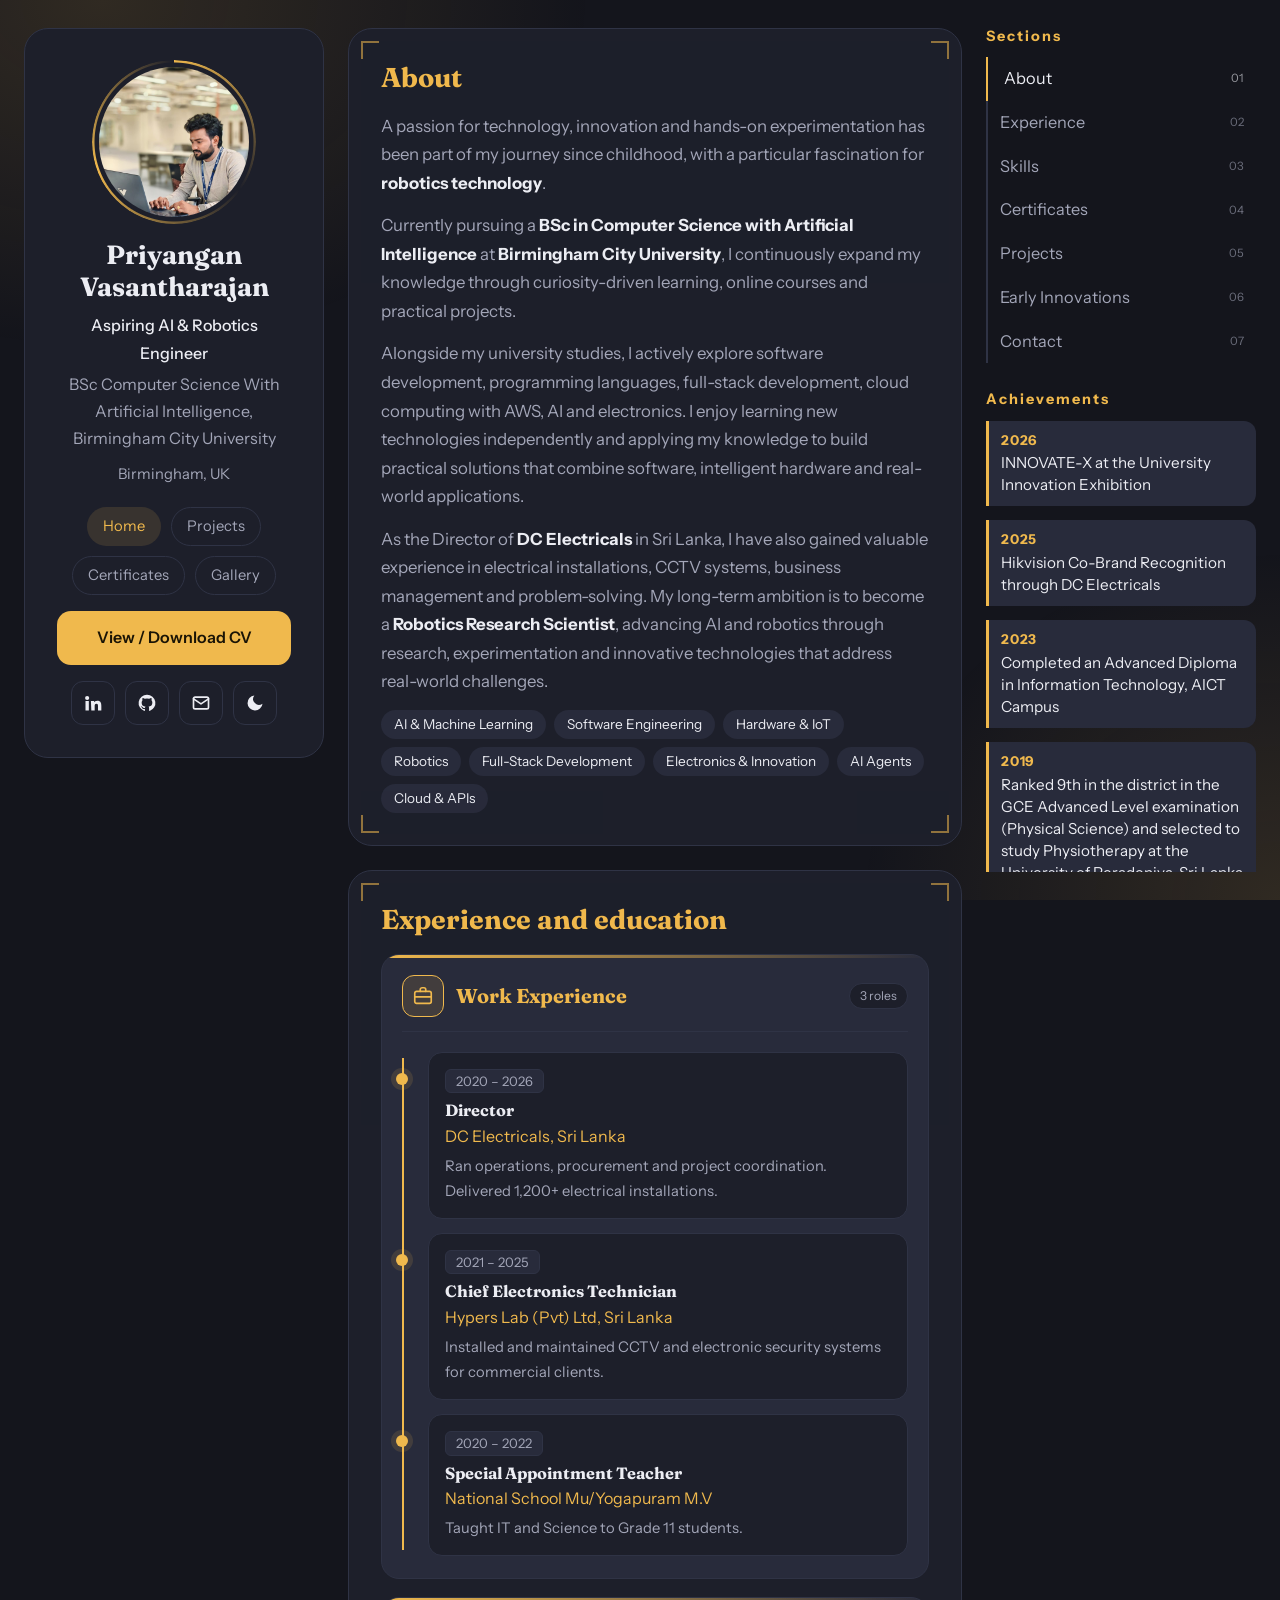
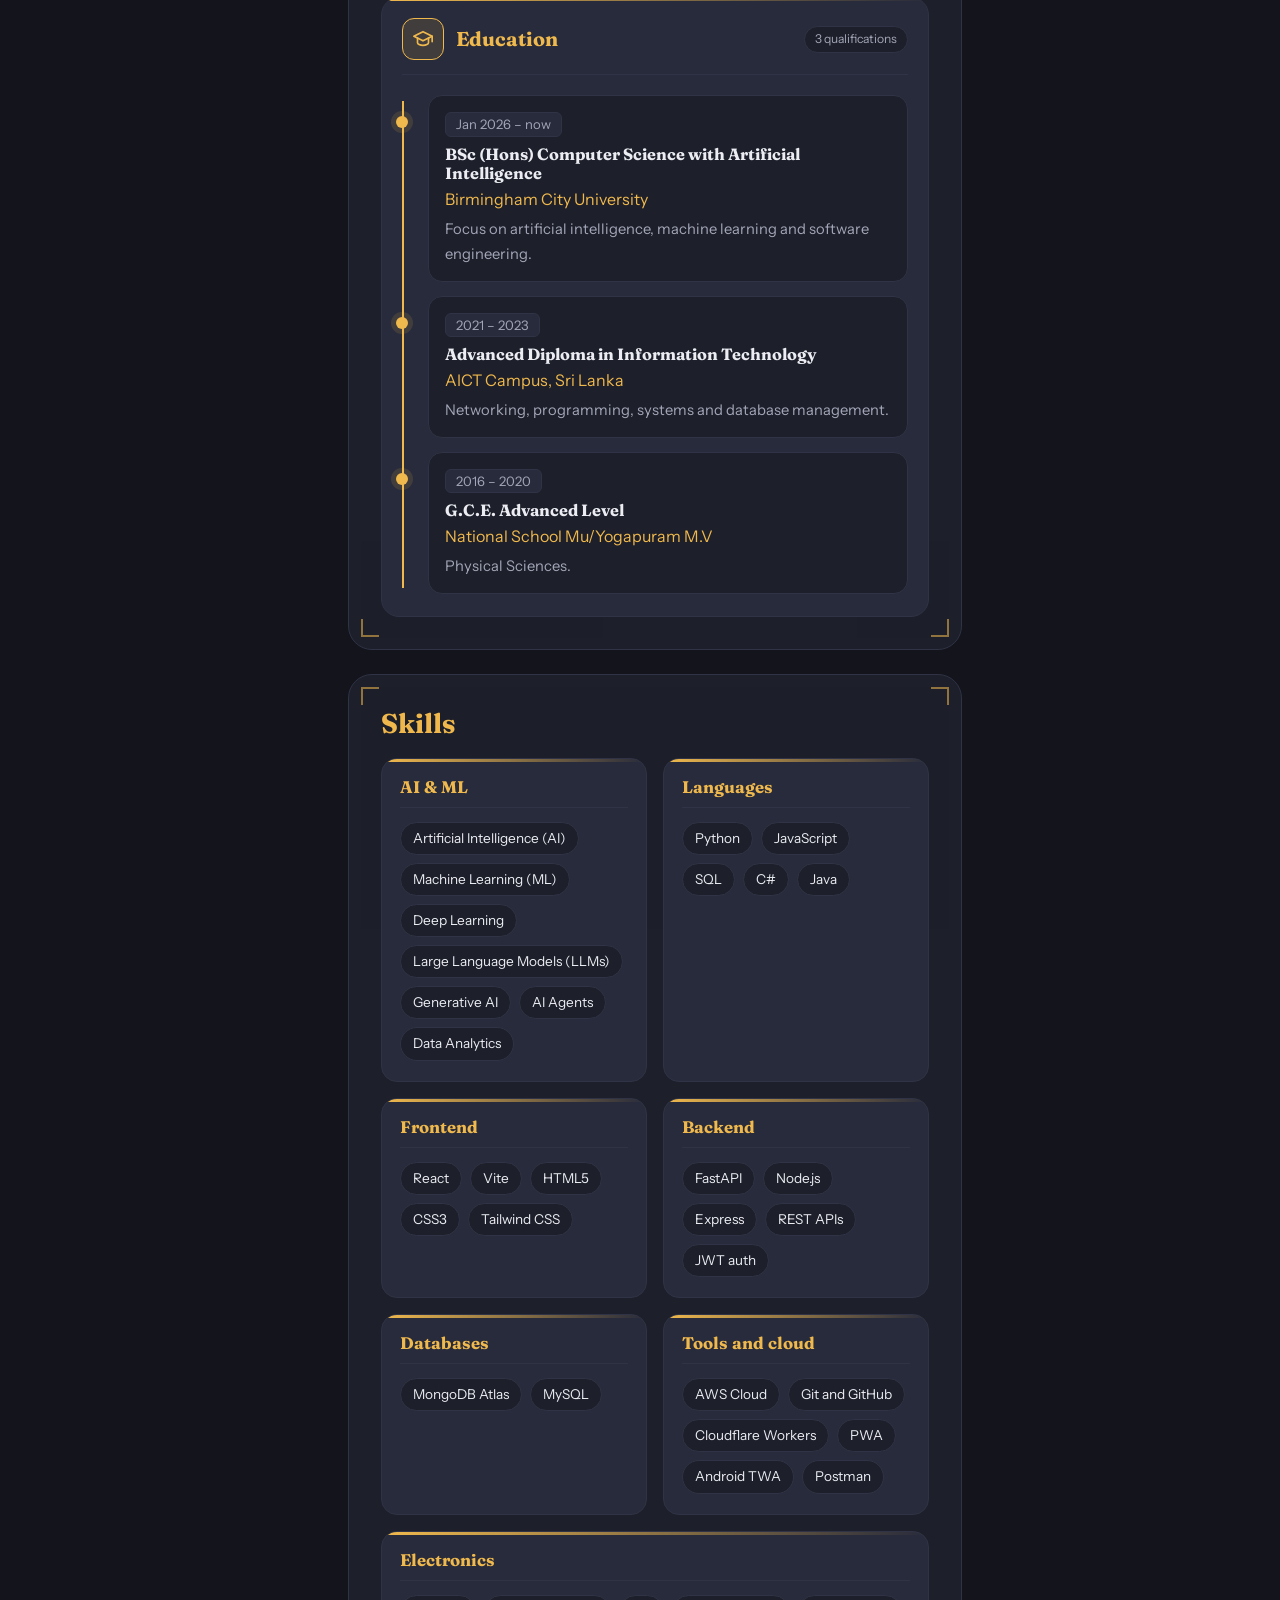
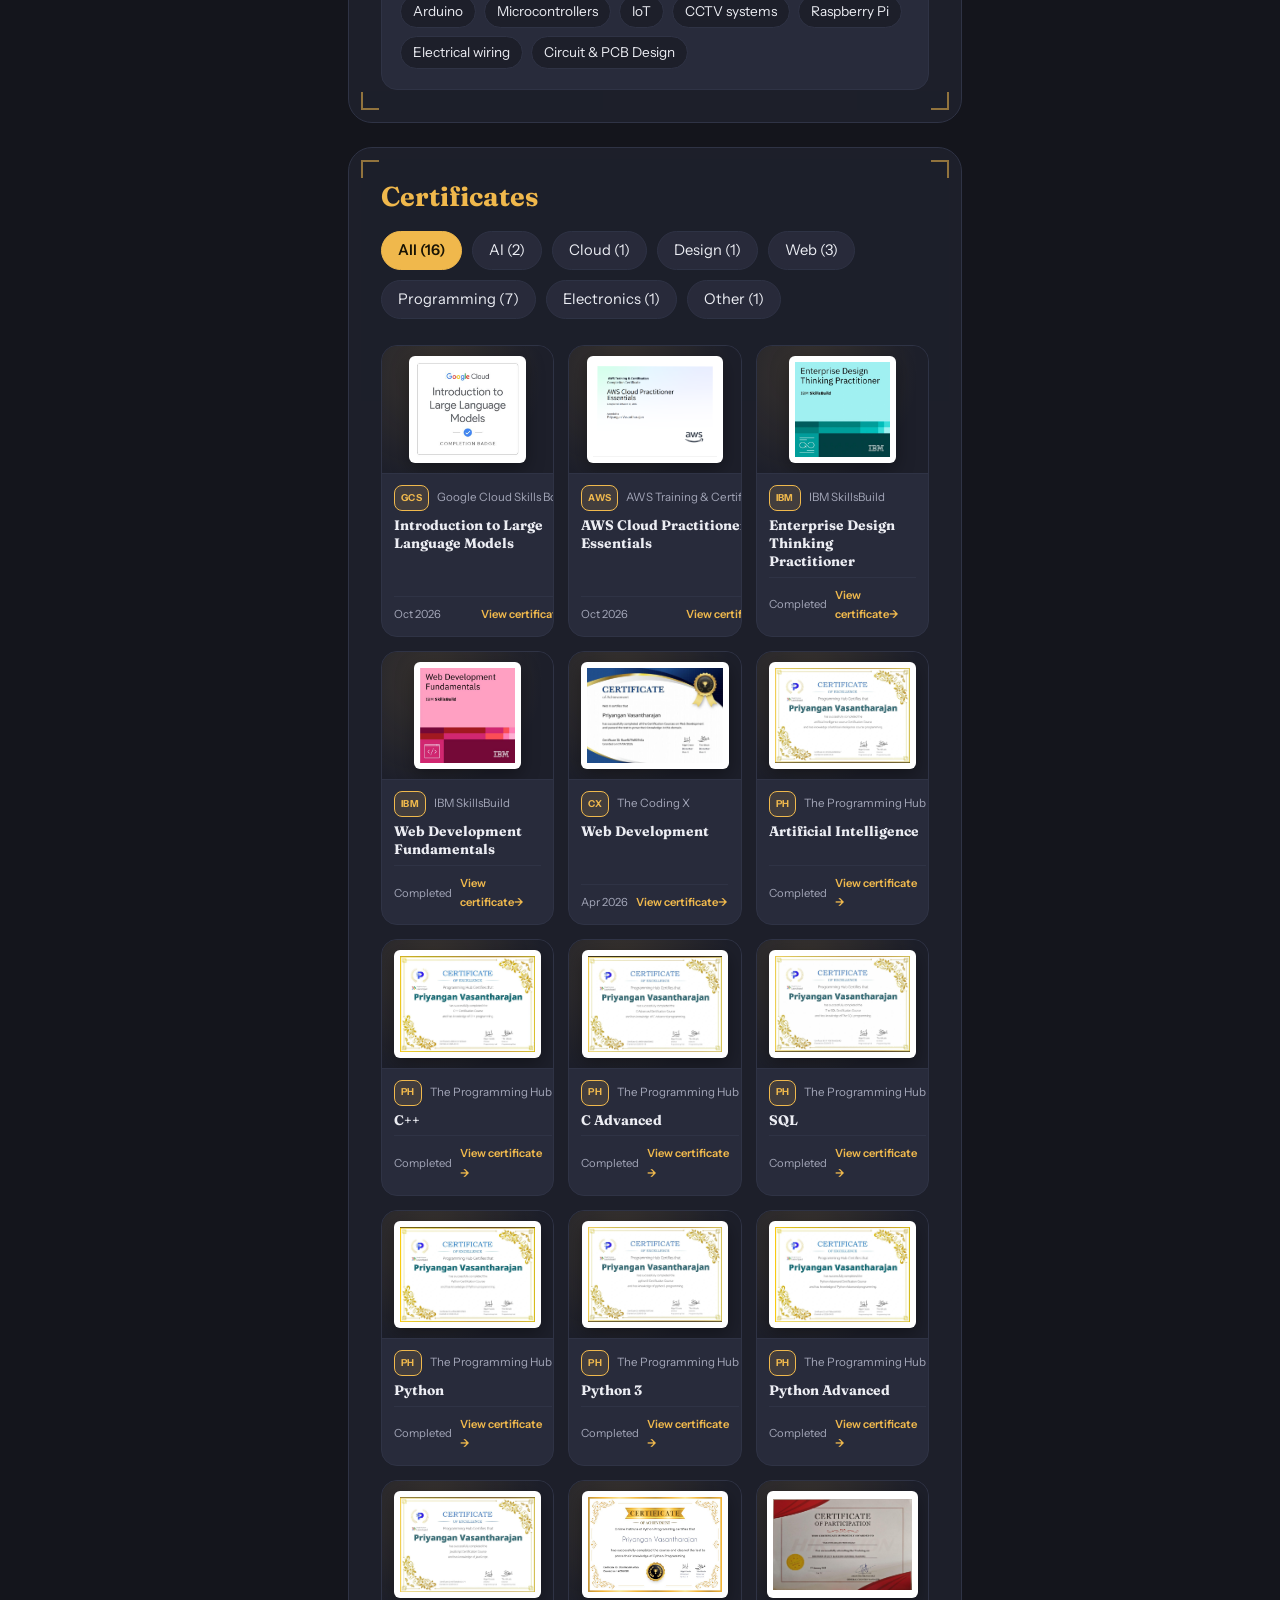
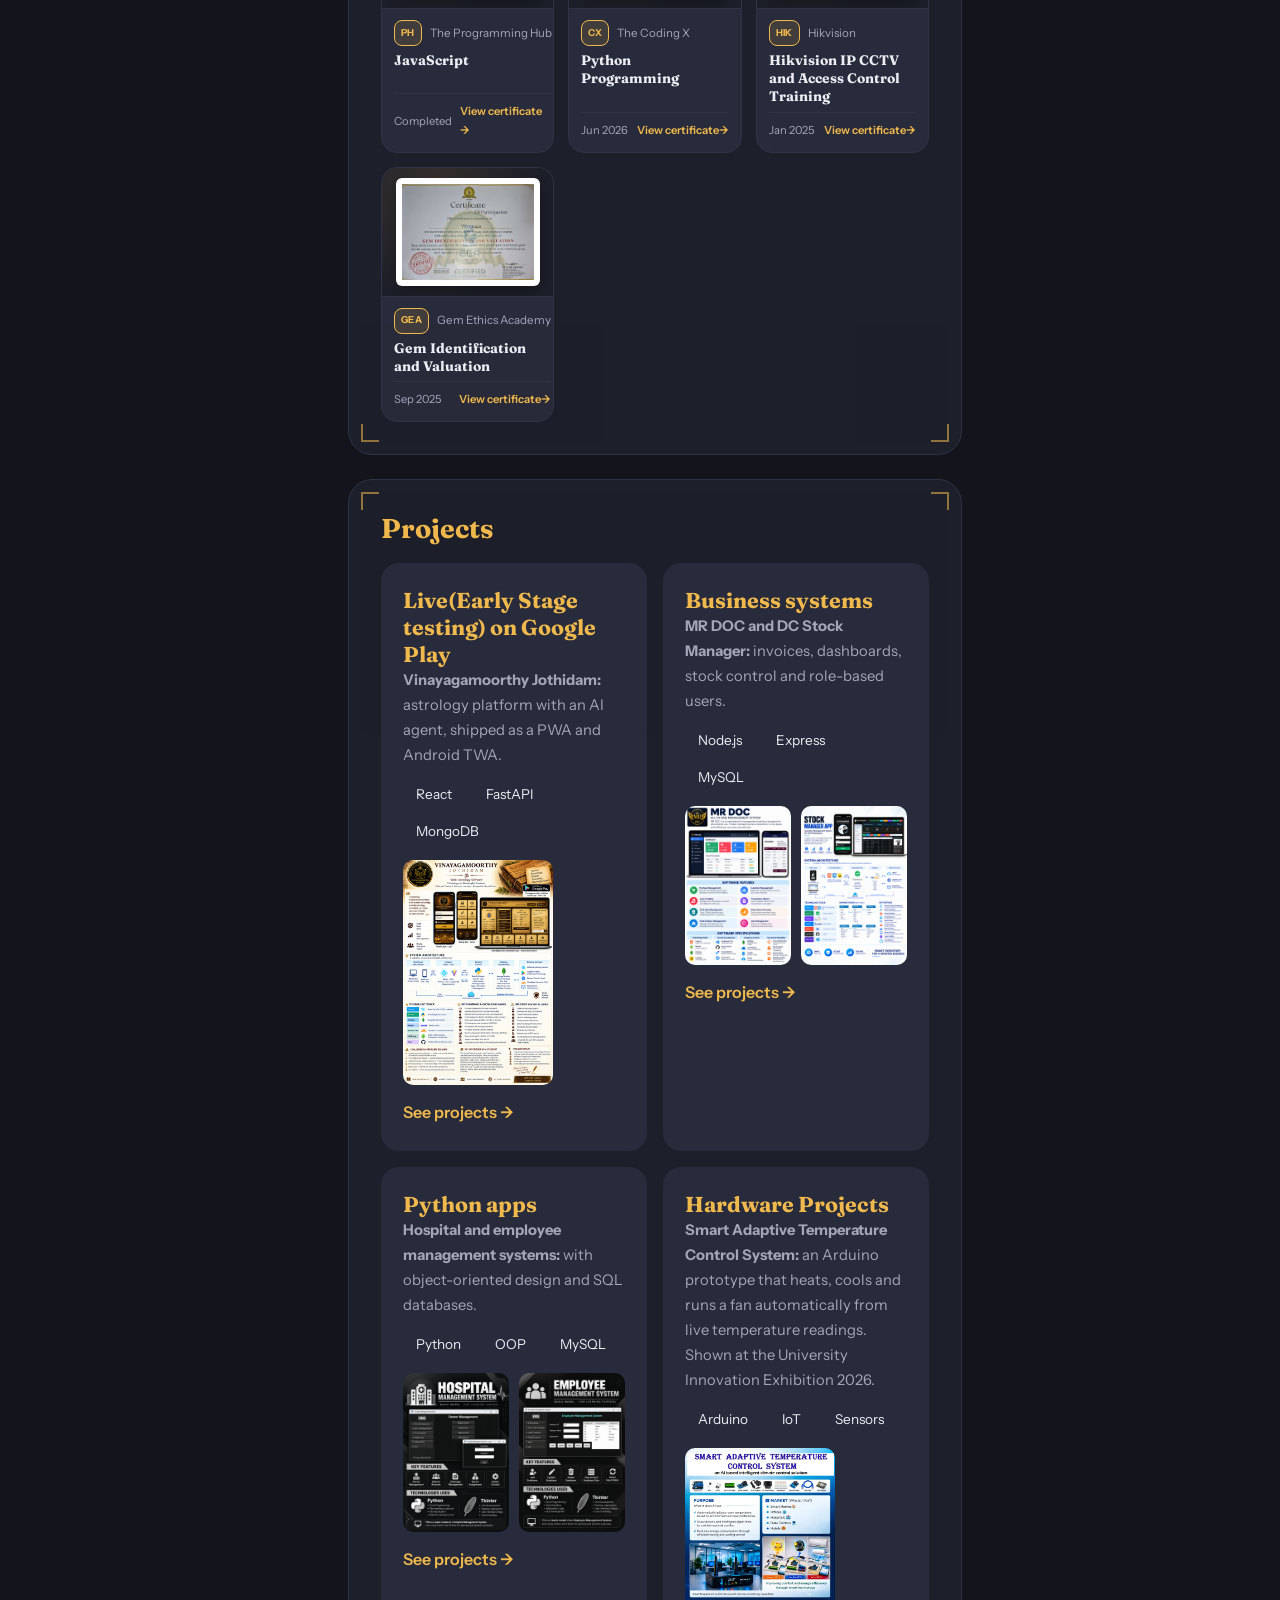
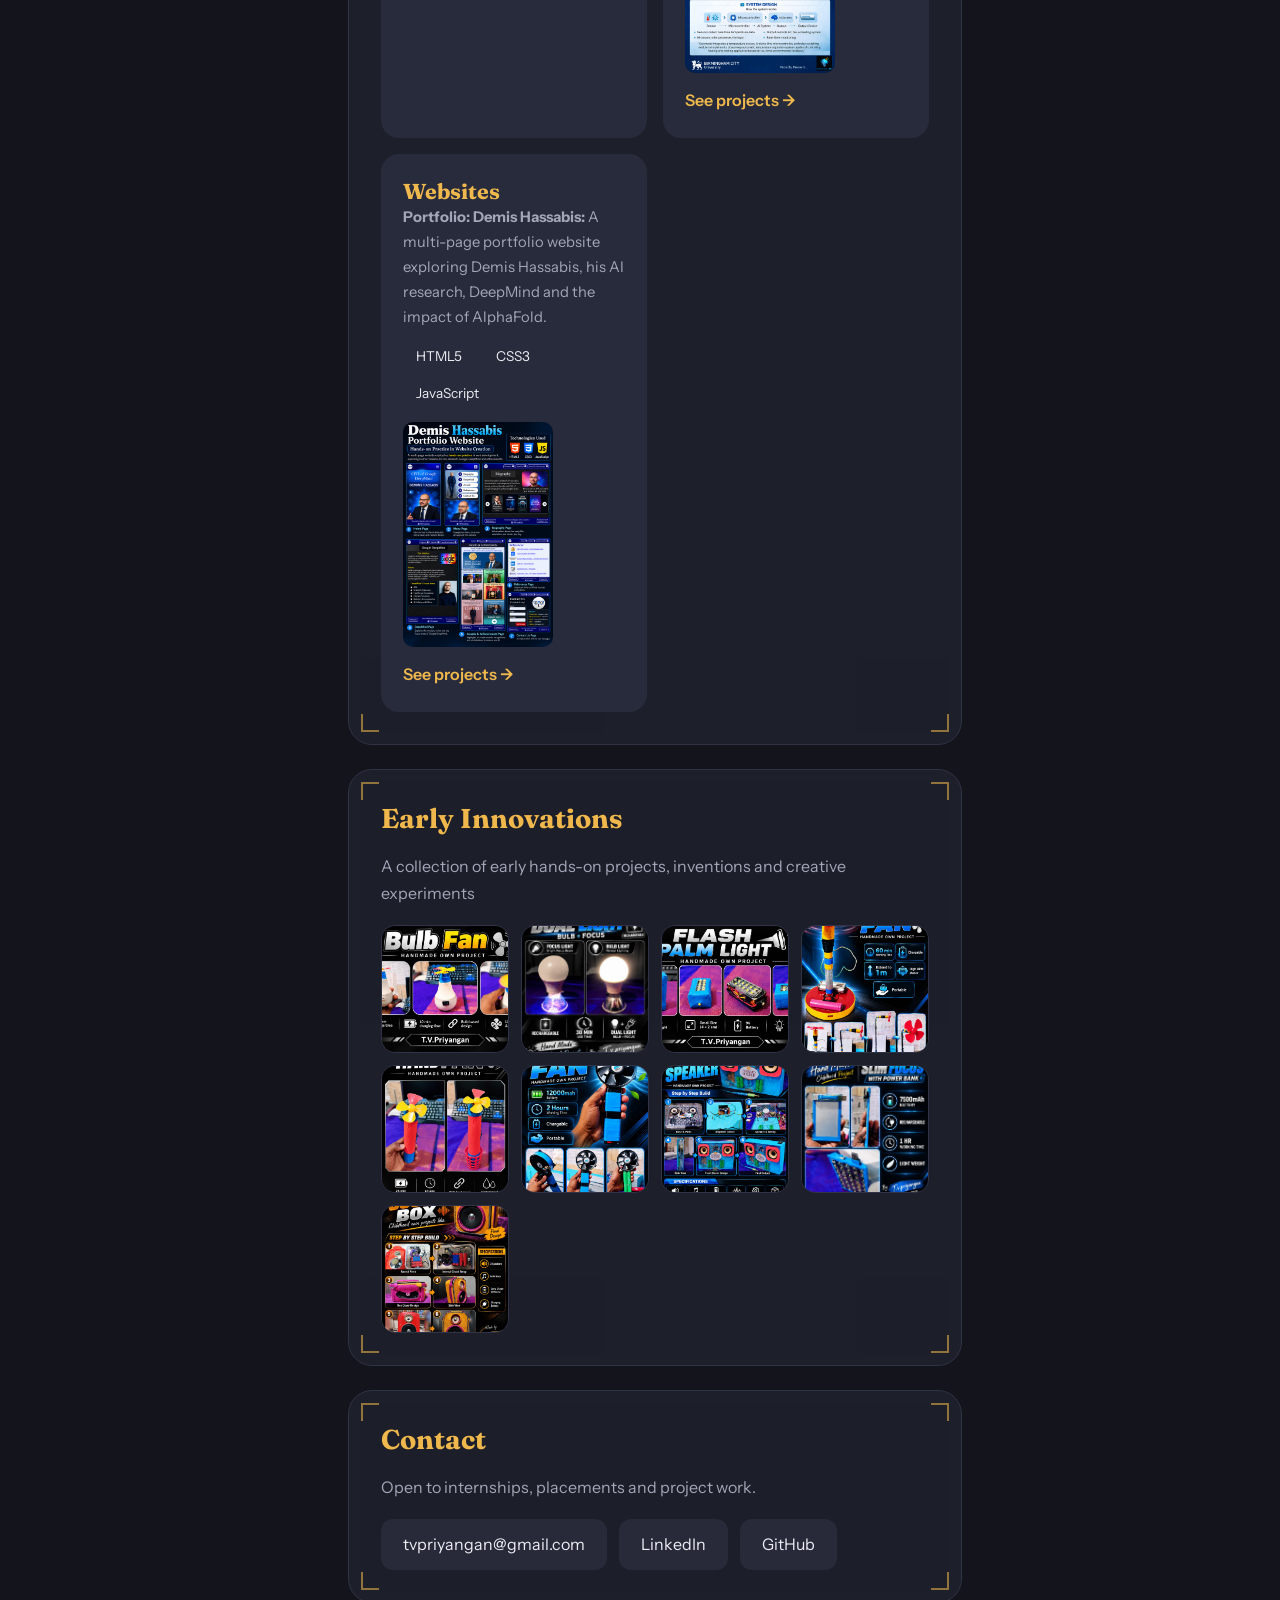
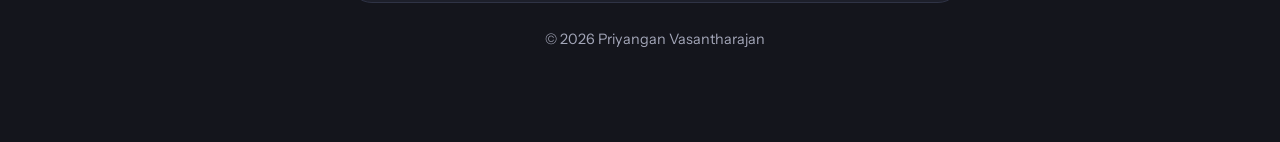
==== commit 53574d5a: "Add Oct 2026 issue date to Google LLM badge Co-Authored-By: Claude Opus 5.5 <noreply@anthropic.com>" ====
--- a/index.html
+++ b/index.html
@@ -133,7 +133,7 @@
   <ol class="ach" id="side-ach"></ol>
 </nav>
 </div>
-<script src="data.js?v=2"></script>
-<script src="app.js?v=2"></script>
+<script src="data.js?v=3"></script>
+<script src="app.js?v=3"></script>
 </body>
 </html>
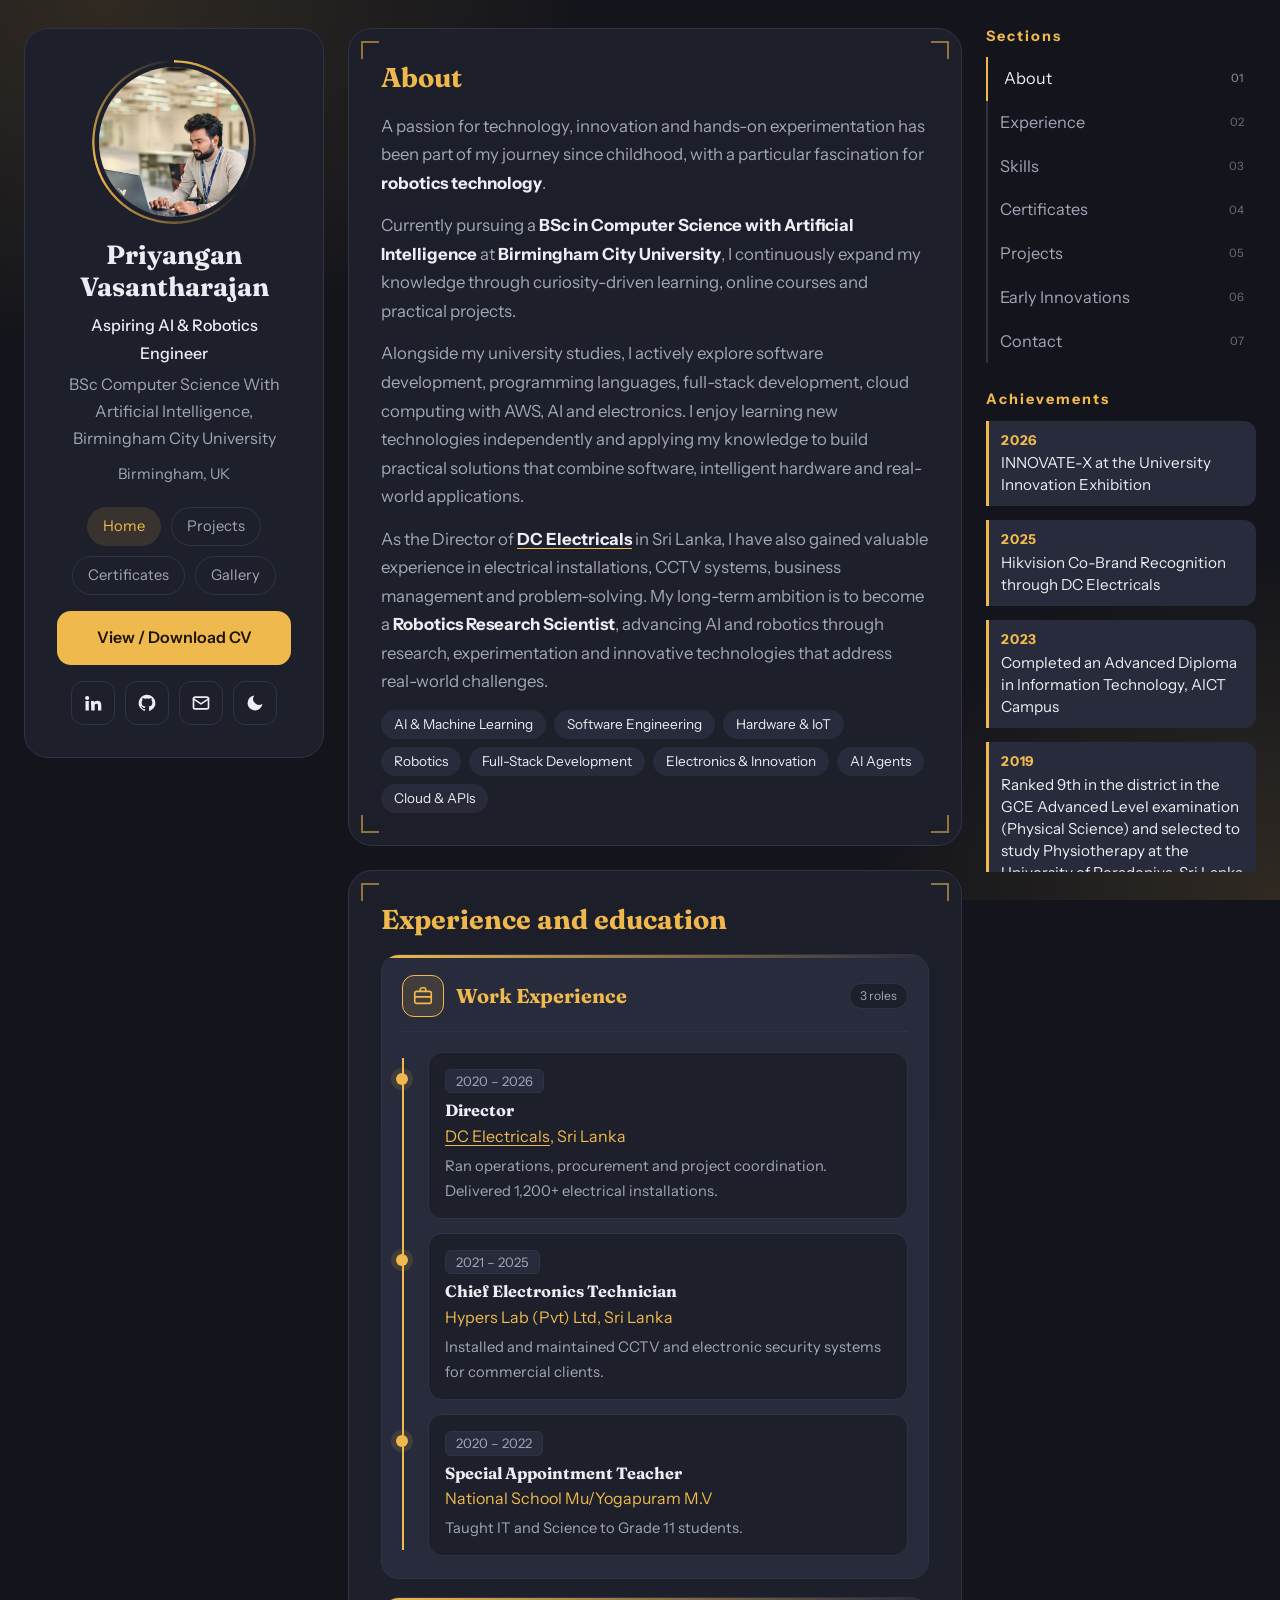
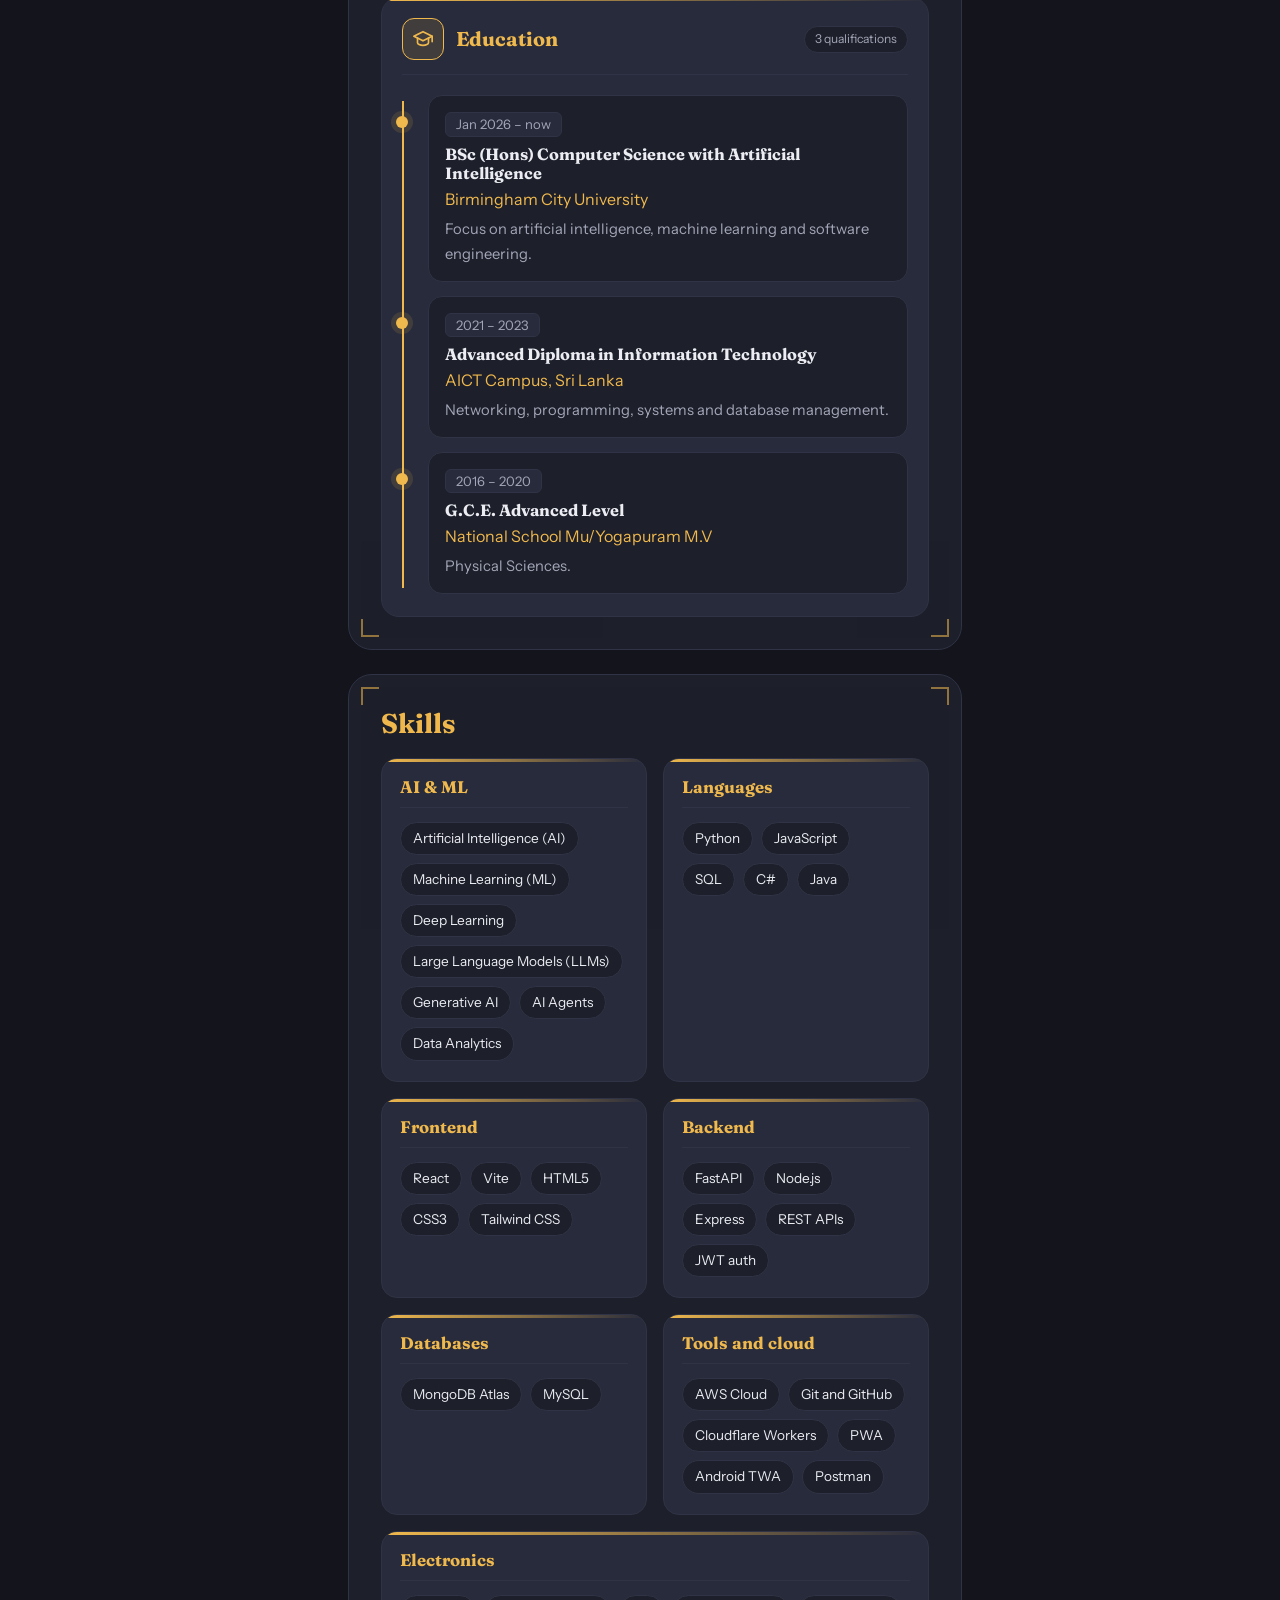
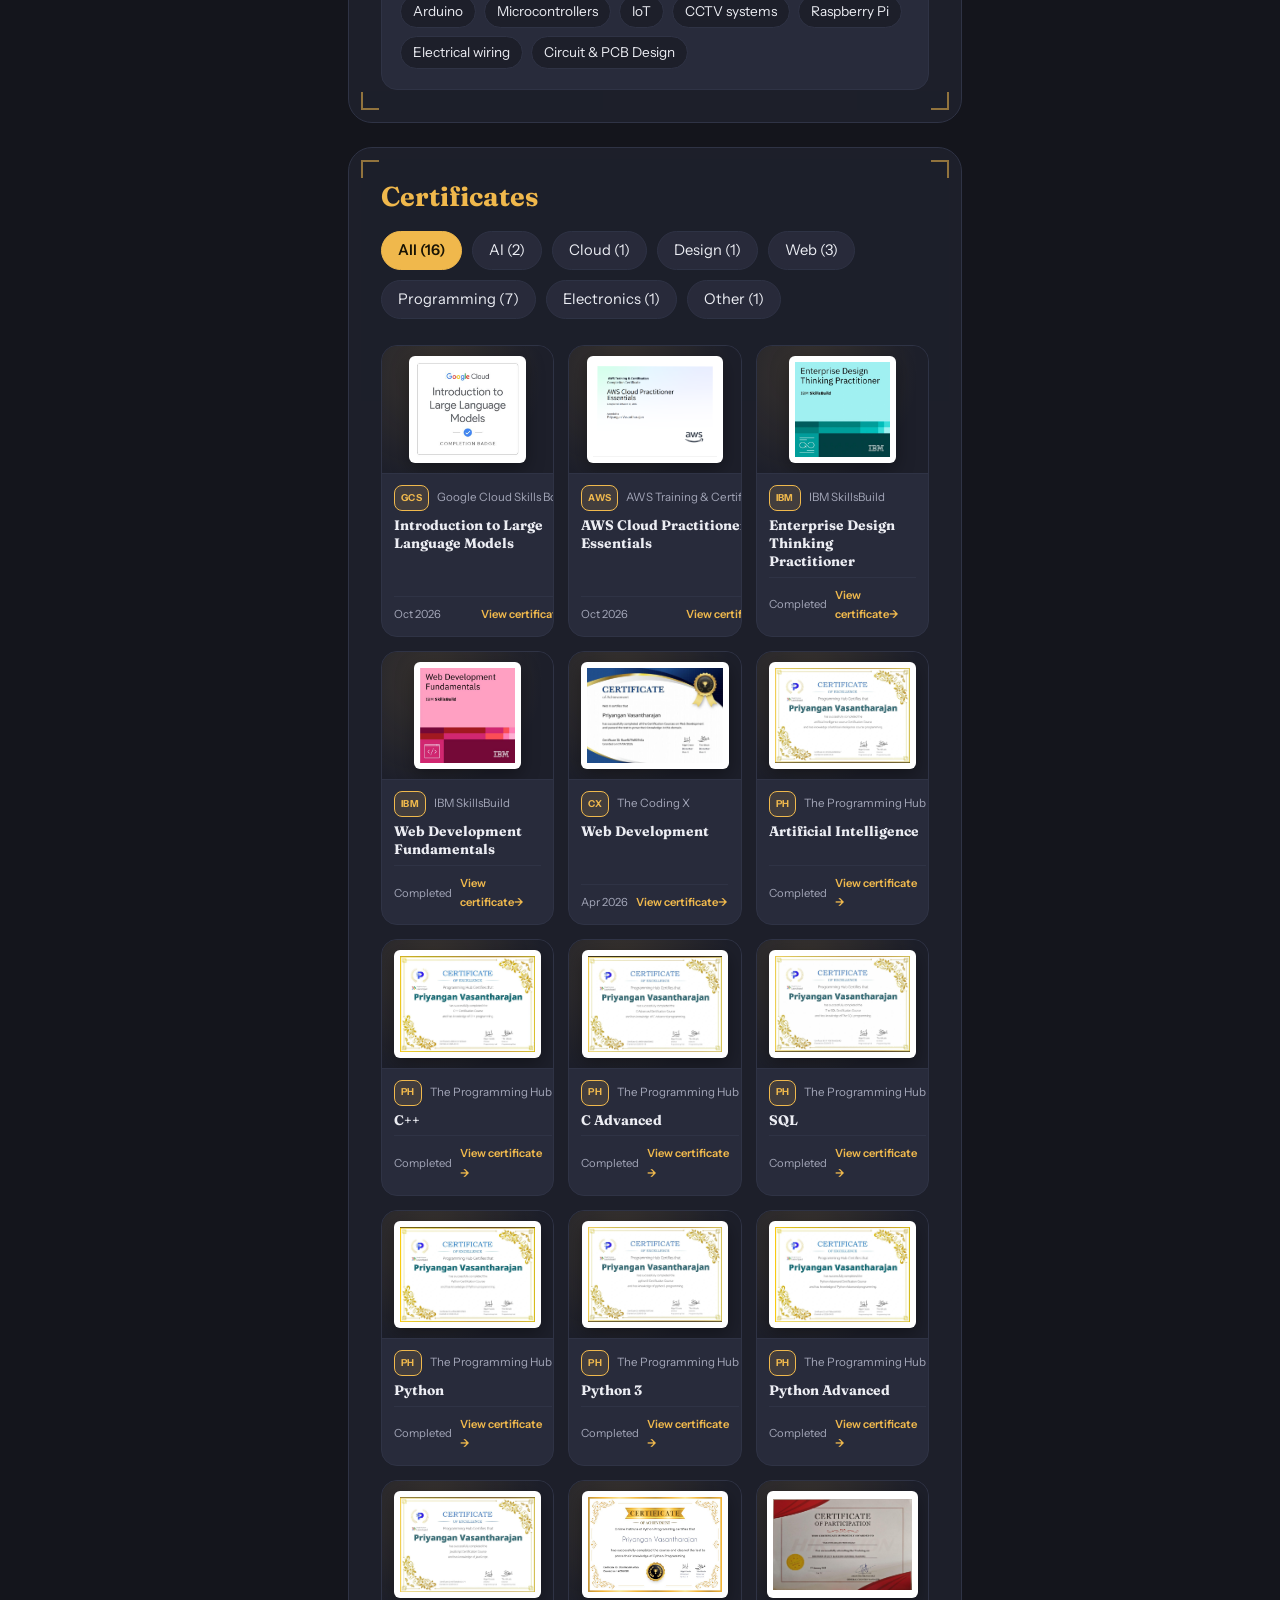
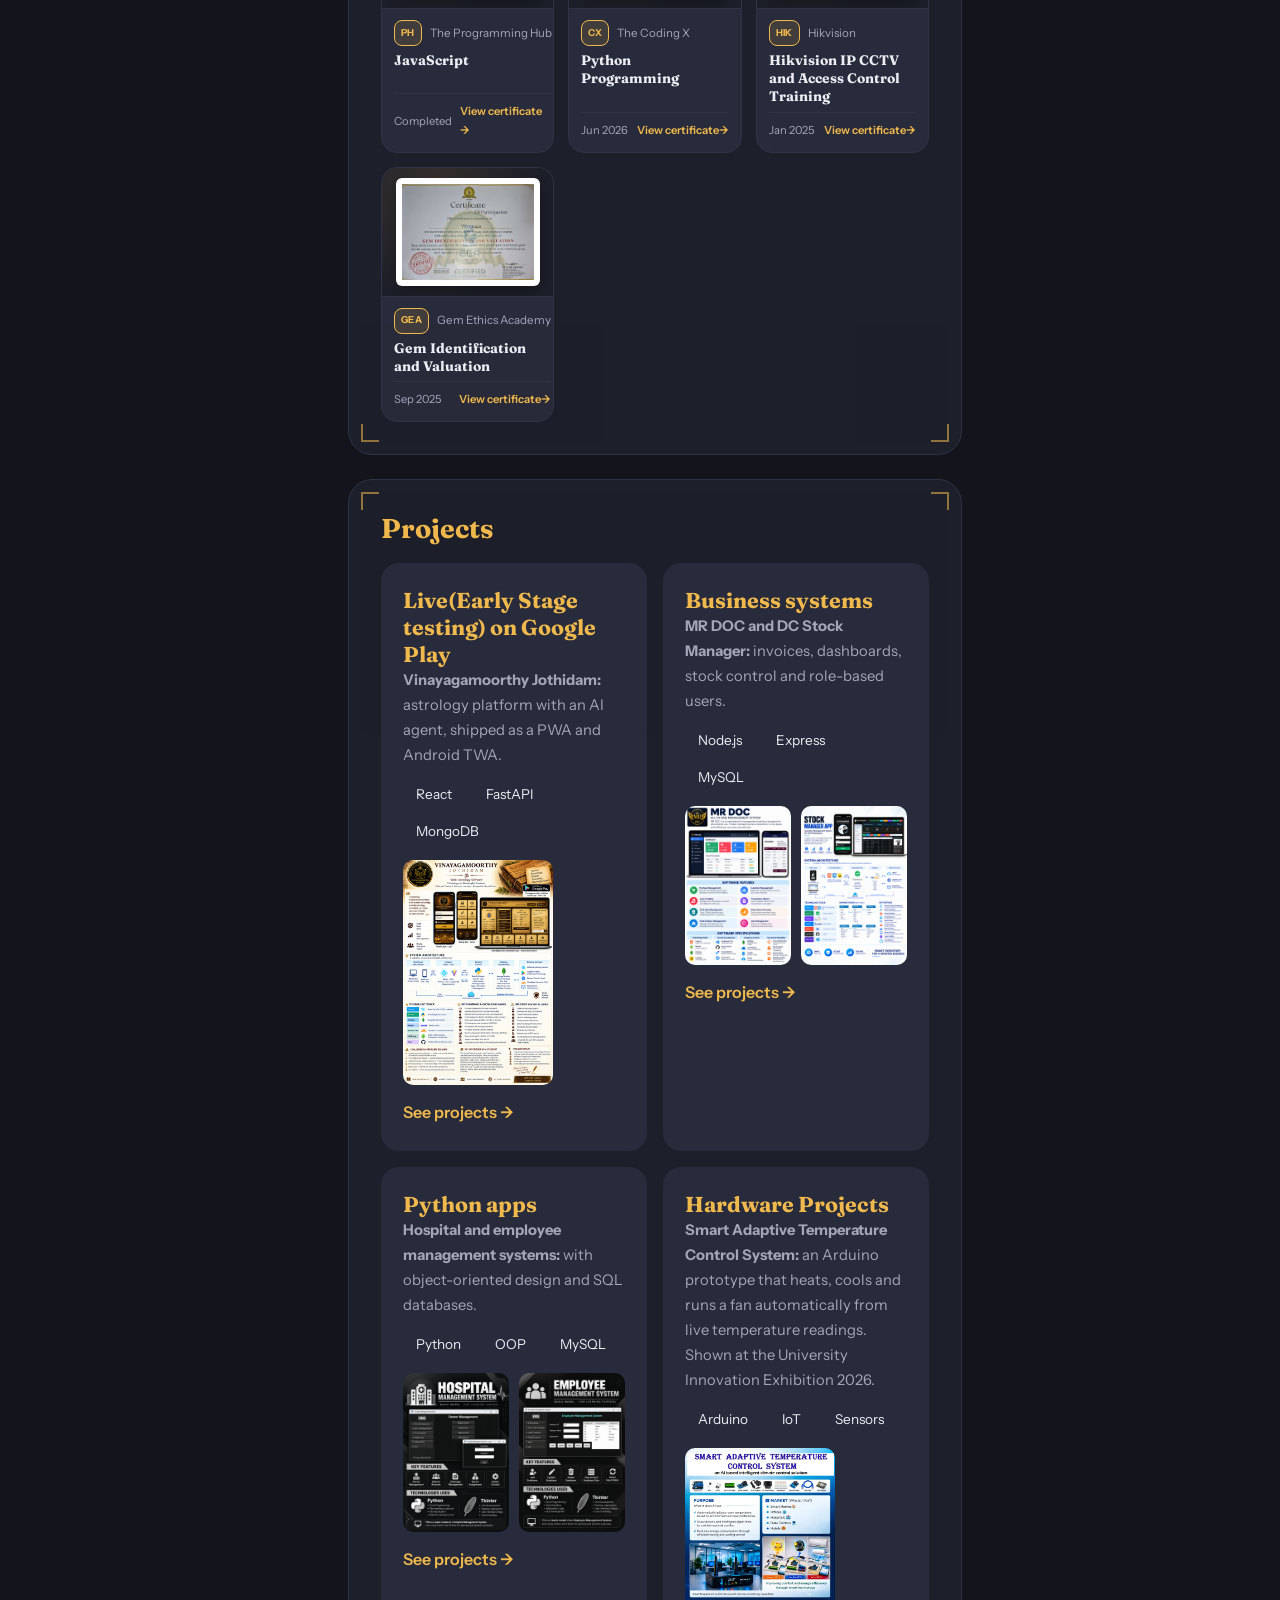
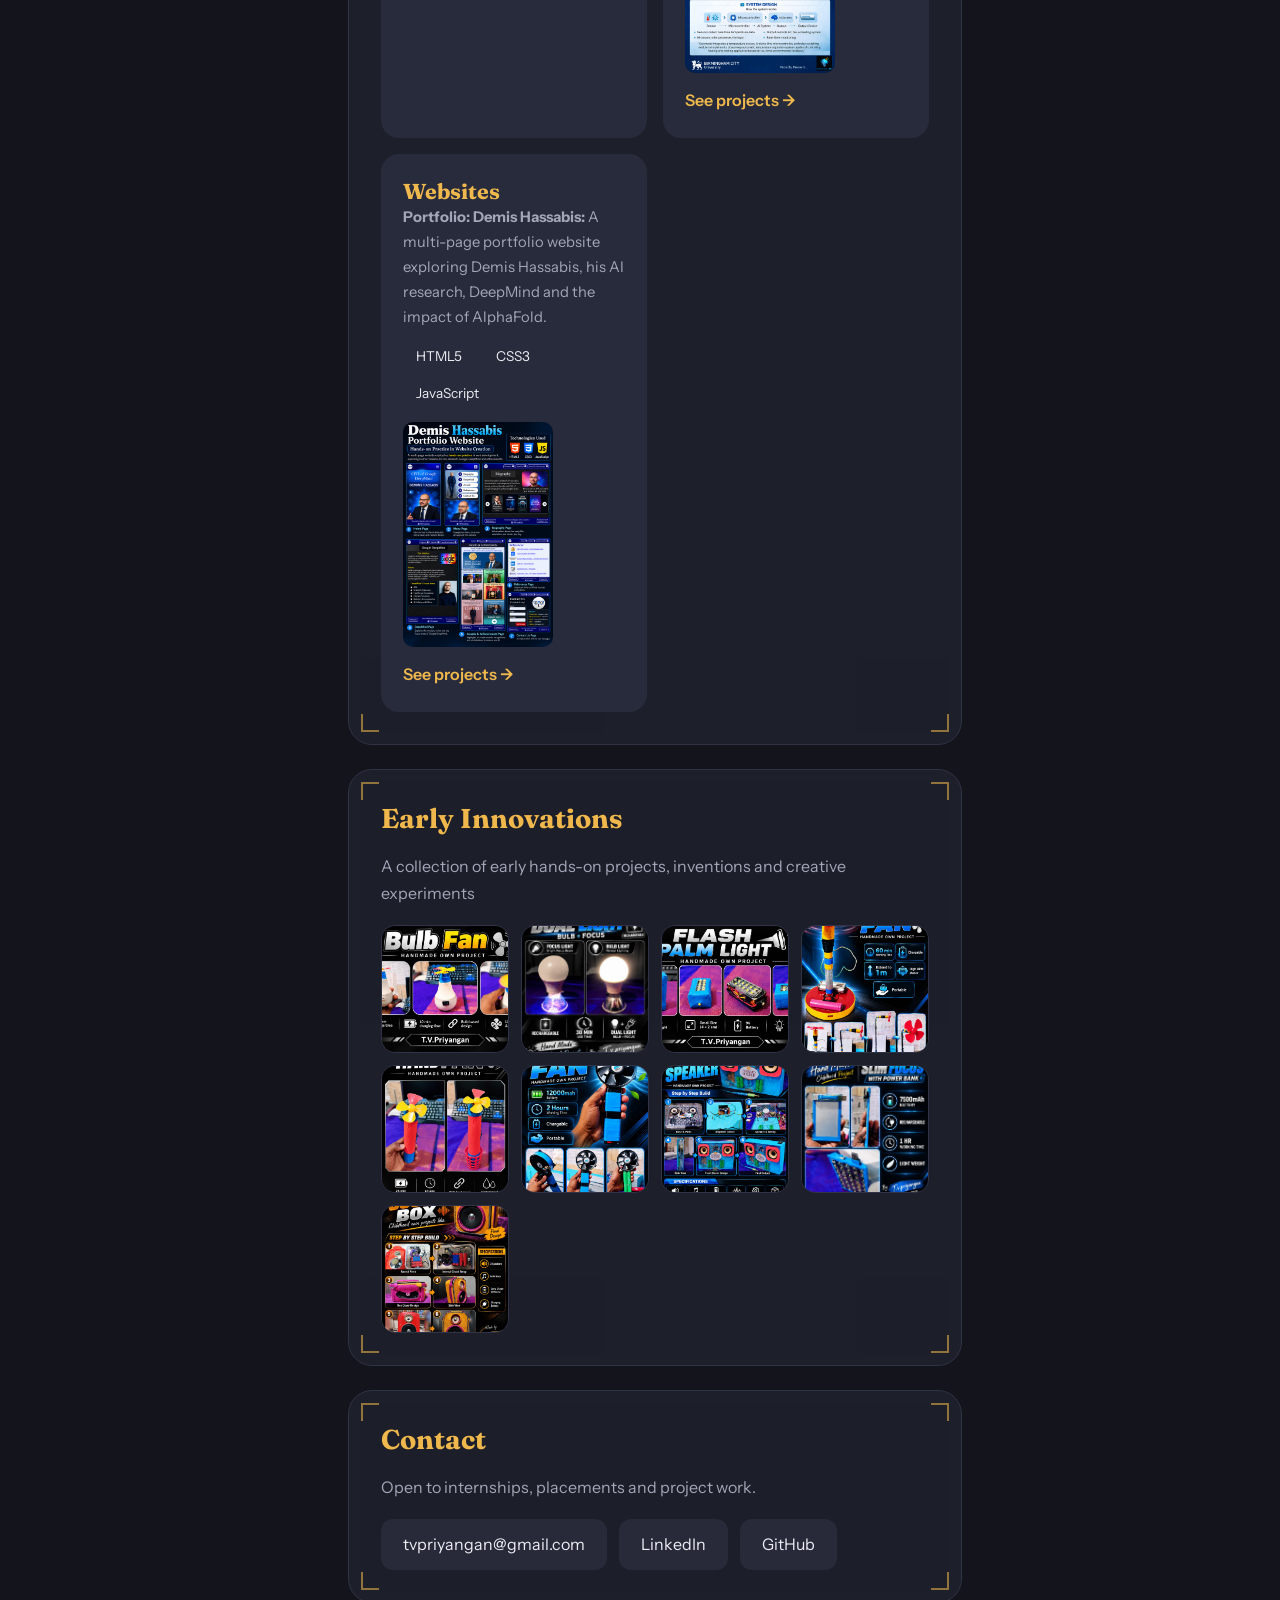
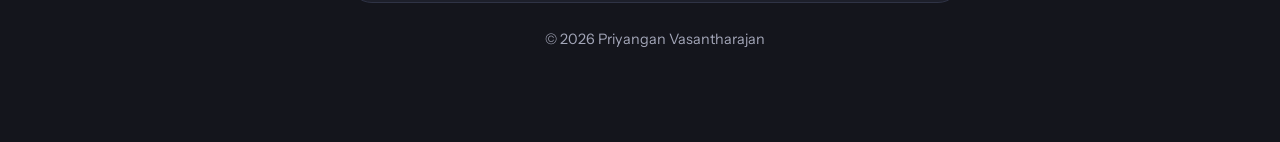
==== commit b9ef802b: "Link DC Electricals site and add T. V. Priyangan name variants Co-Authored-By: Claude Opus 5.5 <nore" ====
--- a/index.html
+++ b/index.html
@@ -4,7 +4,7 @@
 <meta charset="UTF-8">
 <meta name="viewport" content="width=device-width, initial-scale=1">
 <title>Priyangan Vasantharajan | Aspiring AI &amp; Robotics Engineer</title>
-<meta name="description" content="Priyangan Vasantharajan (TV Priyangan) is an aspiring AI & Robotics Engineer studying BSc Computer Science with Artificial Intelligence at Birmingham City University. Portfolio of AI, full-stack, electronics and robotics projects.">
+<meta name="description" content="Priyangan Vasantharajan (T. V. Priyangan), Director of DC Electricals CCTV &amp; security company, Sri Lanka, is an aspiring AI &amp; Robotics Engineer studying BSc Computer Science with Artificial Intelligence at Birmingham City University. Portfolio of AI, full-stack, electronics and robotics projects.">
 <meta name="author" content="Priyangan Vasantharajan">
 <meta name="robots" content="index, follow">
 <link rel="canonical" href="https://tvpriyangan-ai.github.io/">
@@ -16,7 +16,7 @@
 <meta property="og:image" content="https://tvpriyangan-ai.github.io/images/priLab.jpeg">
 <meta name="twitter:card" content="summary_large_image">
 <link rel="icon" href="images/priLab.jpeg">
-<script type="application/ld+json">{"@context":"https://schema.org","@type":"Person","name":"Priyangan Vasantharajan","alternateName":["TV Priyangan","Priyangan"],"url":"https://tvpriyangan-ai.github.io/","image":"https://tvpriyangan-ai.github.io/images/priLab.jpeg","jobTitle":"Aspiring AI & Robotics Engineer","email":"mailto:tvpriyangan@gmail.com","address":{"@type":"PostalAddress","addressLocality":"Birmingham","addressCountry":"UK"},"alumniOf":{"@type":"CollegeOrUniversity","name":"Birmingham City University"},"knowsAbout":["Artificial Intelligence","Robotics","Software Engineering","Full-Stack Development","Electronics","IoT"],"sameAs":["https://linkedin.com/in/tv-priyangan","https://github.com/tvpriyangan-ai"]}</script>
+<script type="application/ld+json">{"@context":"https://schema.org","@type":"Person","name":"Priyangan Vasantharajan","alternateName":["T. V. Priyangan","T.V. Priyangan","TV Priyangan","Priyangan"],"url":"https://tvpriyangan-ai.github.io/","image":"https://tvpriyangan-ai.github.io/images/priLab.jpeg","jobTitle":["Aspiring AI & Robotics Engineer","Director of DC Electricals"],"worksFor":{"@type":"Organization","name":"DC Electricals","url":"https://tvpriyangan-ai.github.io/DC_ELECTRICALS/"},"email":"mailto:tvpriyangan@gmail.com","address":{"@type":"PostalAddress","addressLocality":"Birmingham","addressCountry":"UK"},"alumniOf":{"@type":"CollegeOrUniversity","name":"Birmingham City University"},"knowsAbout":["Artificial Intelligence","Robotics","Software Engineering","Full-Stack Development","Electronics","IoT"],"sameAs":["https://linkedin.com/in/tv-priyangan","https://github.com/tvpriyangan-ai"]}</script>
 <script>document.documentElement.classList.add("js");try{var t=localStorage.getItem("theme");if(t)document.documentElement.setAttribute("data-theme",t)}catch(e){}</script>
 <link rel="preconnect" href="https://fonts.googleapis.com">
 <link rel="preconnect" href="https://fonts.gstatic.com" crossorigin>
@@ -51,7 +51,7 @@
     <p>A passion for technology, innovation and hands-on experimentation has been part of my journey since childhood, with a particular fascination for <strong>robotics technology</strong>.</p>
     <p>Currently pursuing a <strong>BSc in Computer Science with Artificial Intelligence</strong> at <strong>Birmingham City University</strong>, I continuously expand my knowledge through curiosity-driven learning, online courses and practical projects.</p>
     <p>Alongside my university studies, I actively explore software development, programming languages, full-stack development, cloud computing with AWS, AI and electronics. I enjoy learning new technologies independently and applying my knowledge to build practical solutions that combine software, intelligent hardware and real-world applications.</p>
-    <p>As the Director of <strong>DC Electricals</strong> in Sri Lanka, I have also gained valuable experience in electrical installations, CCTV systems, business management and problem-solving. My long-term ambition is to become a <strong>Robotics Research Scientist</strong>, advancing AI and robotics through research, experimentation and innovative technologies that address real-world challenges.</p>
+    <p>As the Director of <a class="dc-link" href="https://tvpriyangan-ai.github.io/DC_ELECTRICALS/" target="_blank" rel="noopener"><strong>DC Electricals</strong></a> in Sri Lanka, I have also gained valuable experience in electrical installations, CCTV systems, business management and problem-solving. My long-term ambition is to become a <strong>Robotics Research Scientist</strong>, advancing AI and robotics through research, experimentation and innovative technologies that address real-world challenges.</p>
     <ul class="chips"><li>AI &amp; Machine Learning</li><li>Software Engineering</li><li>Hardware &amp; IoT</li><li>Robotics</li><li>Full-Stack Development</li><li>Electronics &amp; Innovation</li><li>AI Agents</li><li>Cloud &amp; APIs</li></ul>
   </section>
   <section id="experience" class="panel rv">
@@ -60,7 +60,7 @@
       <div class="xp-box">
         <div class="xp-head"><span class="xp-ic"><svg viewBox="0 0 24 24" aria-hidden="true"><rect x="3" y="7" width="18" height="13" rx="2"/><path d="M9 7V5a2 2 0 0 1 2-2h2a2 2 0 0 1 2 2v2M3 13h18"/></svg></span><h3>Work Experience</h3><span class="xp-n">3 roles</span></div>
         <div class="tl">
-          <article><time>2020 – 2026</time><h3>Director</h3><div class="org">DC Electricals, Sri Lanka</div><p>Ran operations, procurement and project coordination. Delivered 1,200+ electrical installations.</p></article>
+          <article><time>2020 – 2026</time><h3>Director</h3><div class="org"><a class="dc-link" href="https://tvpriyangan-ai.github.io/DC_ELECTRICALS/" target="_blank" rel="noopener">DC Electricals</a>, Sri Lanka</div><p>Ran operations, procurement and project coordination. Delivered 1,200+ electrical installations.</p></article>
           <article><time>2021 – 2025</time><h3>Chief Electronics Technician</h3><div class="org">Hypers Lab (Pvt) Ltd, Sri Lanka</div><p>Installed and maintained CCTV and electronic security systems for commercial clients.</p></article>
           <article><time>2020 – 2022</time><h3>Special Appointment Teacher</h3><div class="org">National School Mu/Yogapuram M.V</div><p>Taught IT and Science to Grade 11 students.</p></article>
         </div>
--- a/style.css
+++ b/style.css
@@ -1606,3 +1606,9 @@
     transform: none;
   }
 }
+
+.dc-link {
+  text-decoration: underline;
+  text-decoration-color: var(--gold);
+  text-underline-offset: 3px;
+}
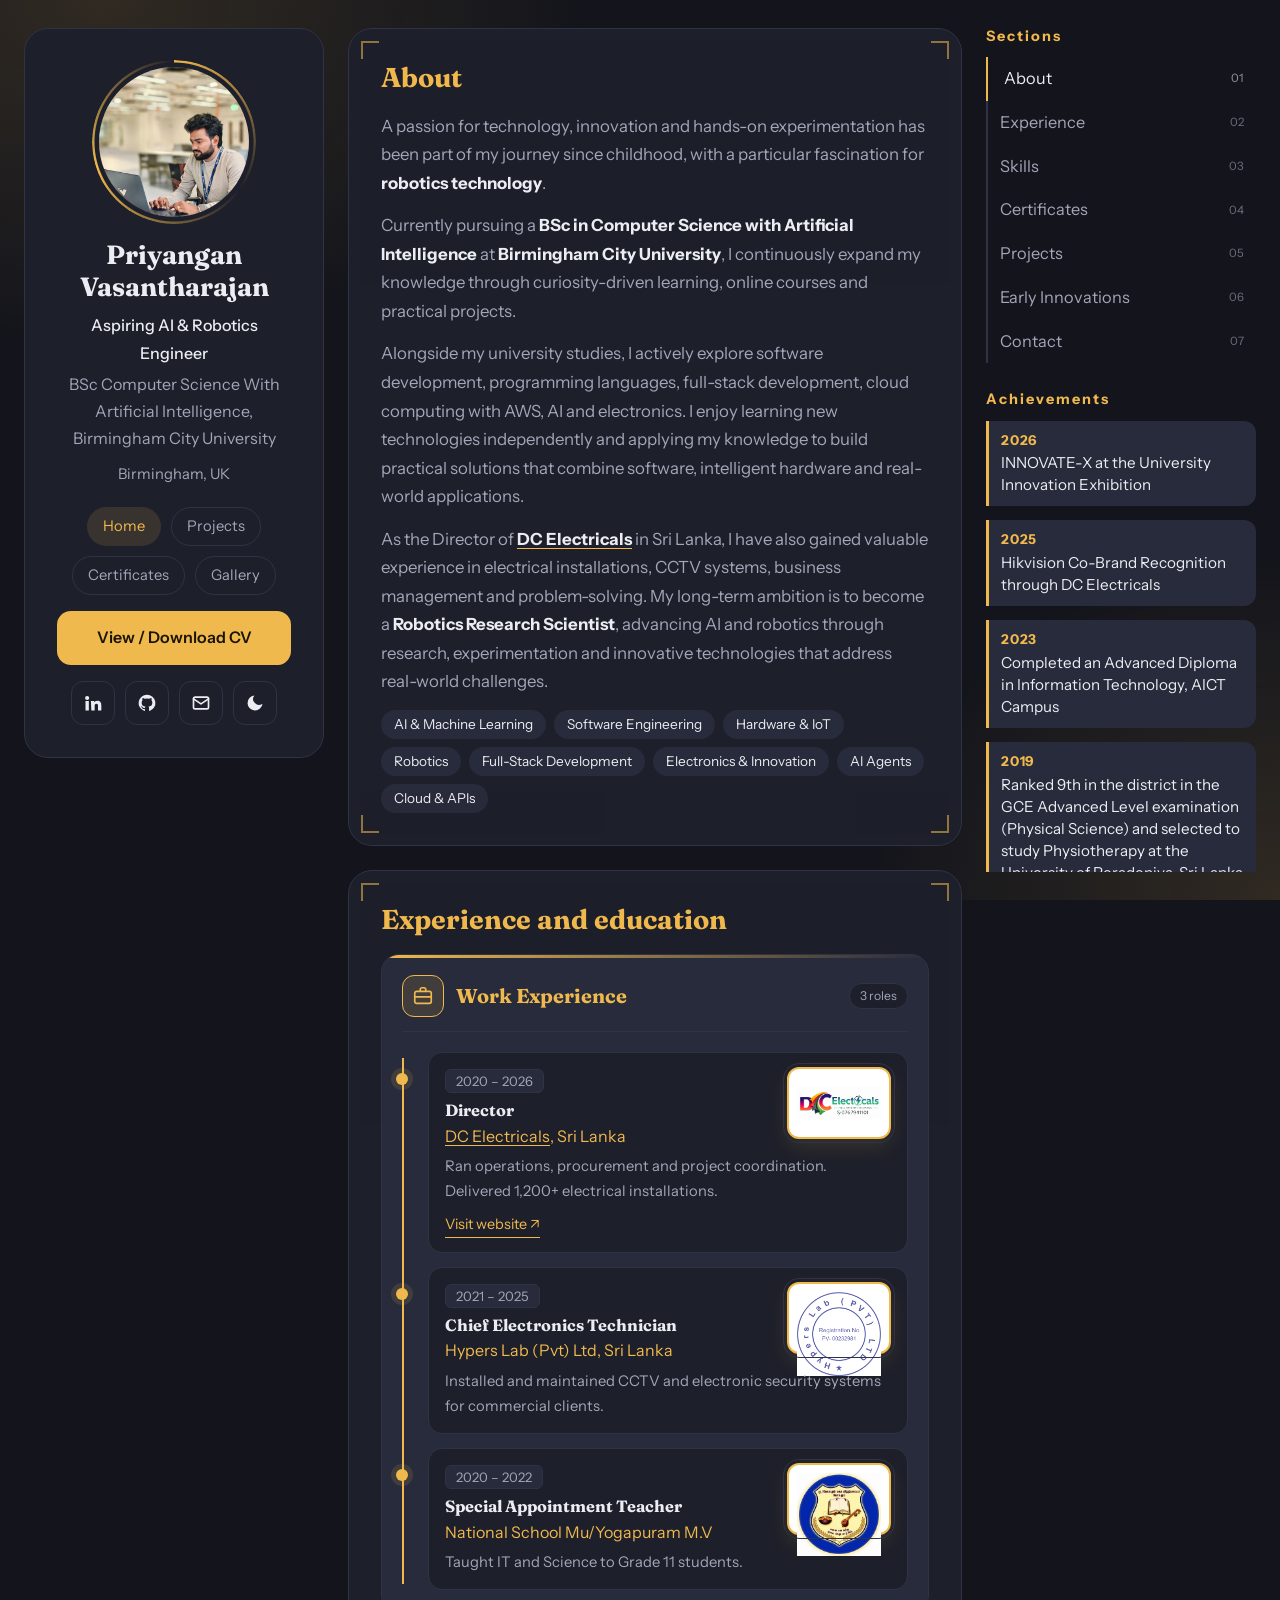
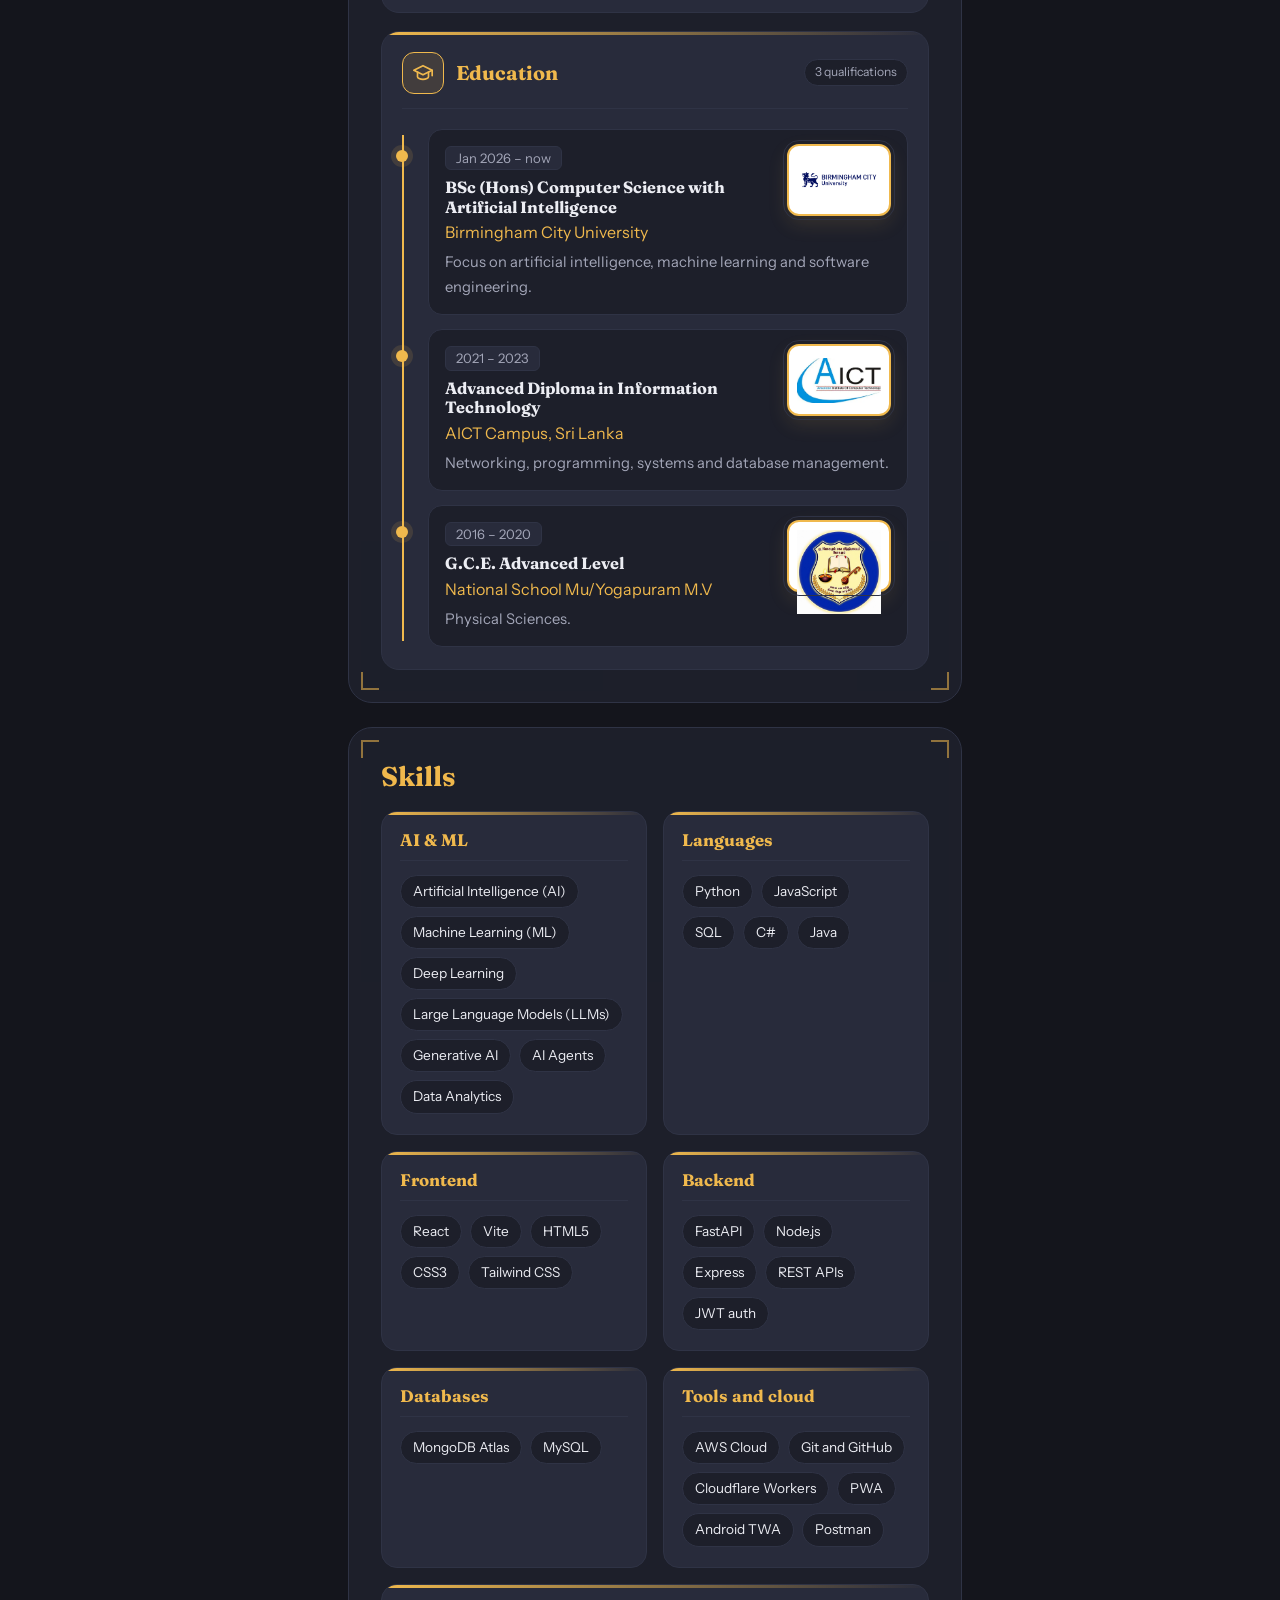
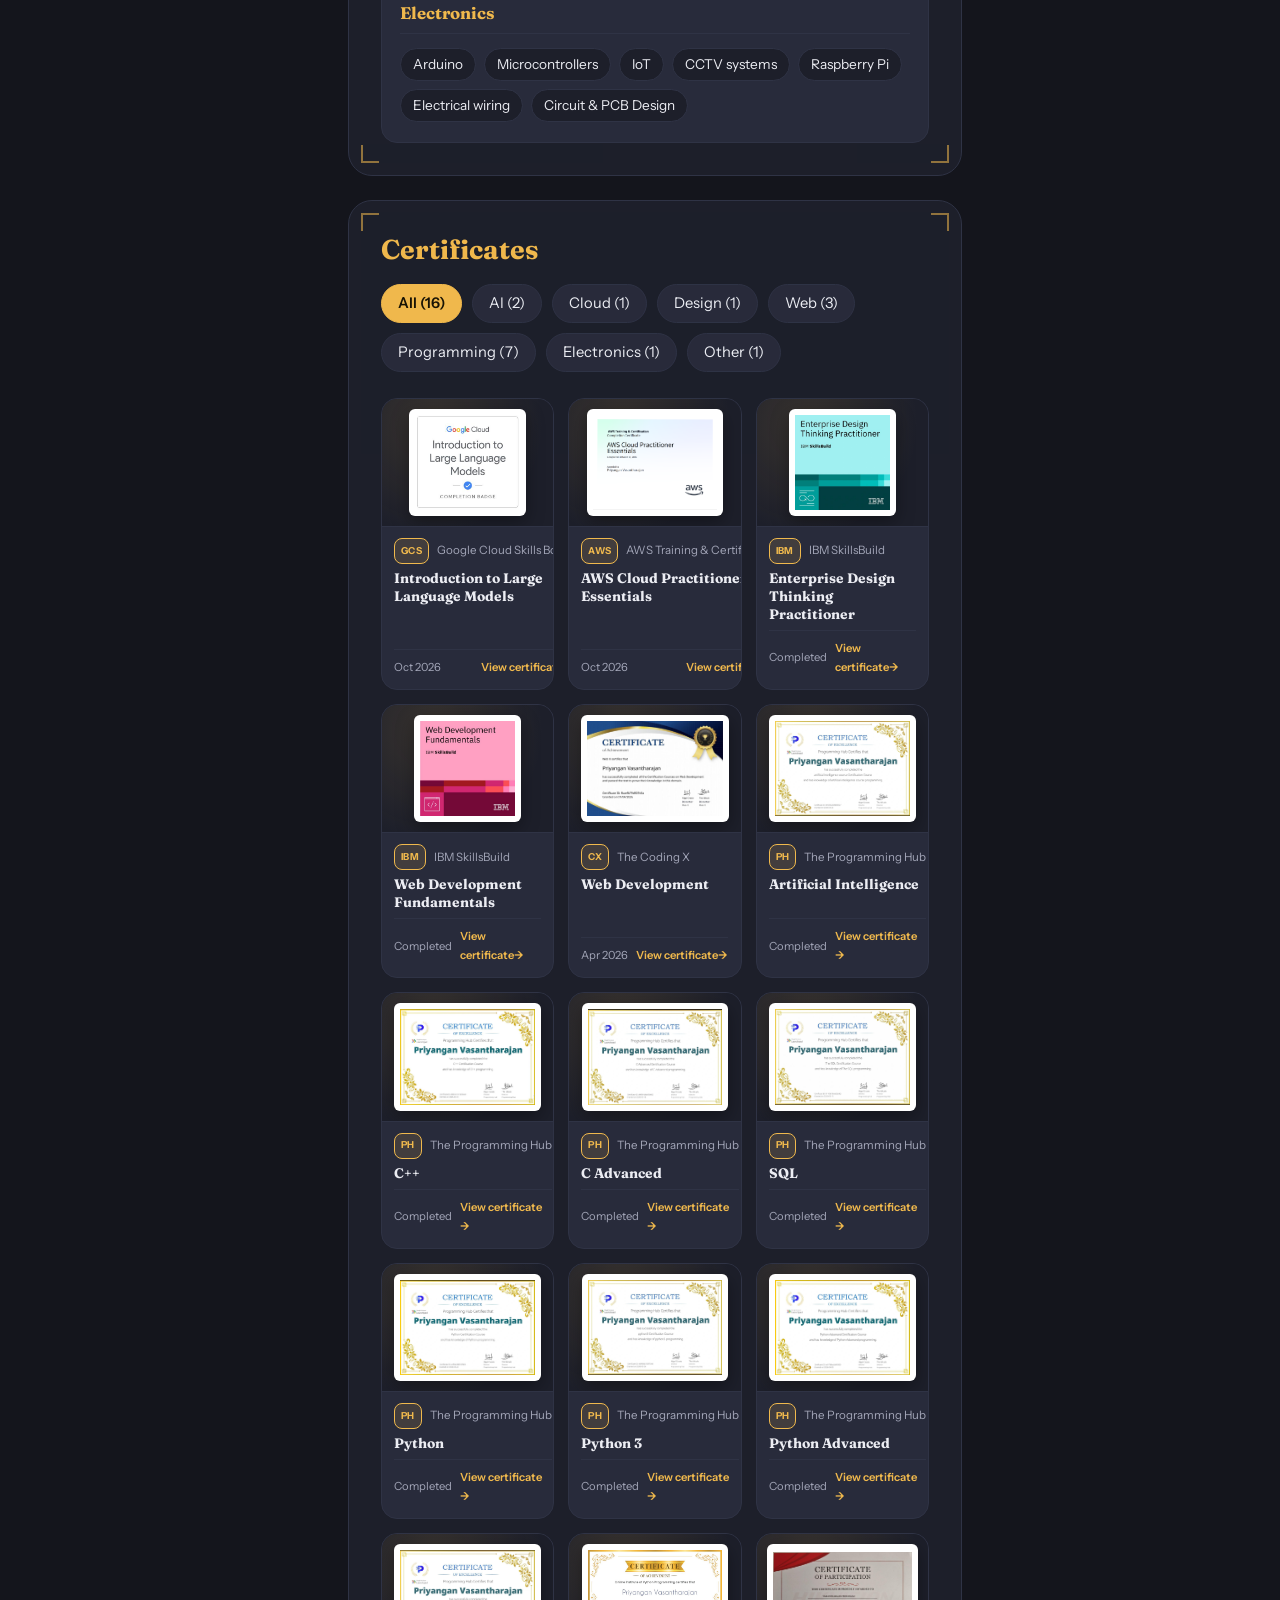
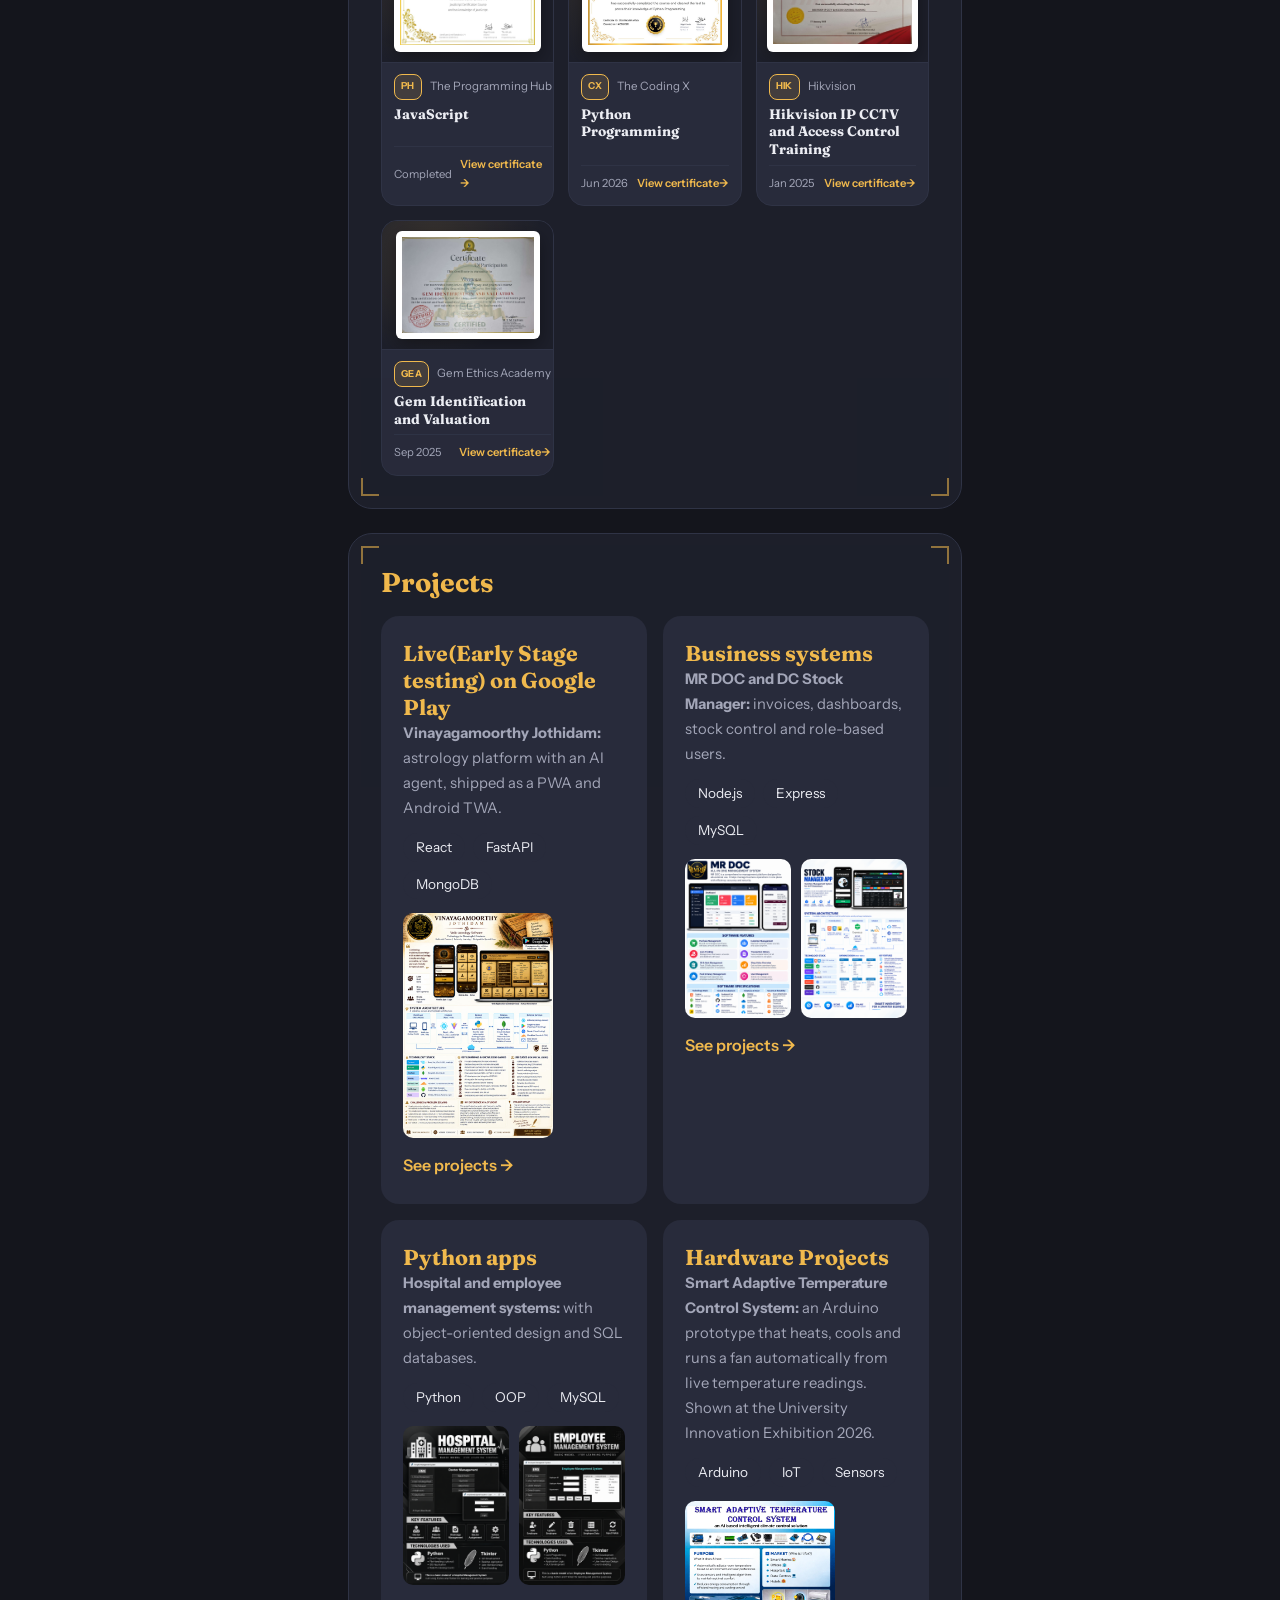
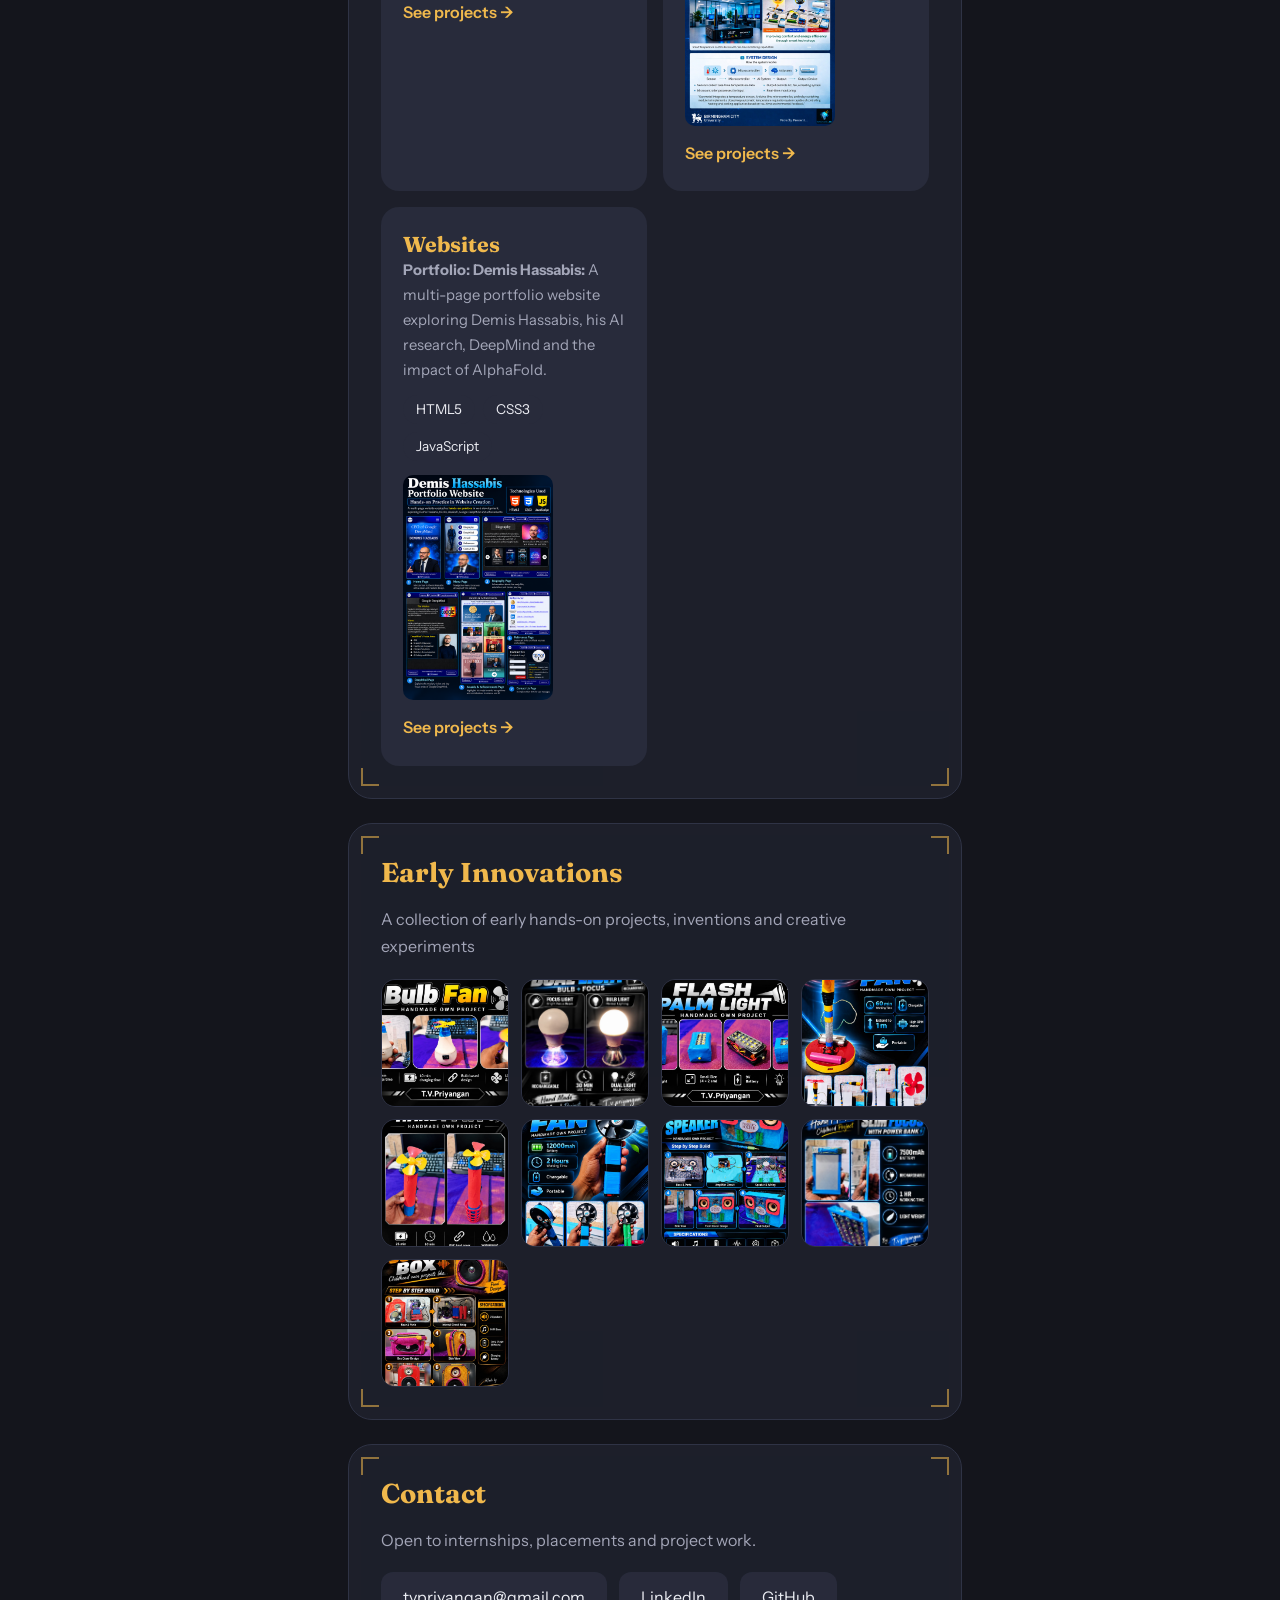
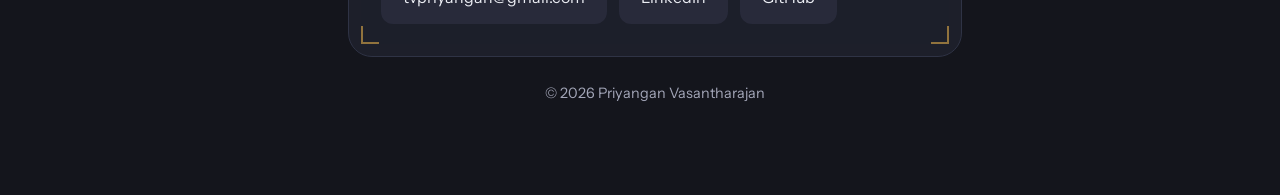
==== commit 554d1e3b: "Add framed company and school logos to experience and education Also add a "Visit website" link to t" ====
--- a/index.html
+++ b/index.html
@@ -21,7 +21,7 @@
 <link rel="preconnect" href="https://fonts.googleapis.com">
 <link rel="preconnect" href="https://fonts.gstatic.com" crossorigin>
 <link href="https://fonts.googleapis.com/css2?family=Fraunces:opsz,wght@9..144,600;9..144,700&family=Instrument+Sans:wght@400;500;600&display=swap" rel="stylesheet">
-<link rel="stylesheet" href="style.css">
+<link rel="stylesheet" href="style.css?v=3">
 </head>
 <body id="top">
 <div id="bar"></div>
@@ -60,17 +60,17 @@
       <div class="xp-box">
         <div class="xp-head"><span class="xp-ic"><svg viewBox="0 0 24 24" aria-hidden="true"><rect x="3" y="7" width="18" height="13" rx="2"/><path d="M9 7V5a2 2 0 0 1 2-2h2a2 2 0 0 1 2 2v2M3 13h18"/></svg></span><h3>Work Experience</h3><span class="xp-n">3 roles</span></div>
         <div class="tl">
-          <article><time>2020 – 2026</time><h3>Director</h3><div class="org"><a class="dc-link" href="https://tvpriyangan-ai.github.io/DC_ELECTRICALS/" target="_blank" rel="noopener">DC Electricals</a>, Sri Lanka</div><p>Ran operations, procurement and project coordination. Delivered 1,200+ electrical installations.</p></article>
-          <article><time>2021 – 2025</time><h3>Chief Electronics Technician</h3><div class="org">Hypers Lab (Pvt) Ltd, Sri Lanka</div><p>Installed and maintained CCTV and electronic security systems for commercial clients.</p></article>
-          <article><time>2020 – 2022</time><h3>Special Appointment Teacher</h3><div class="org">National School Mu/Yogapuram M.V</div><p>Taught IT and Science to Grade 11 students.</p></article>
+          <article class="has-logo"><span class="xp-logo"><img src="images/headerlogo.png" alt="DC Electricals logo" loading="lazy"></span><time>2020 – 2026</time><h3>Director</h3><div class="org"><a class="dc-link" href="https://tvpriyangan-ai.github.io/DC_ELECTRICALS/" target="_blank" rel="noopener">DC Electricals</a>, Sri Lanka</div><p>Ran operations, procurement and project coordination. Delivered 1,200+ electrical installations.</p><a class="xp-link" href="https://tvpriyangan-ai.github.io/DC_ELECTRICALS/" target="_blank" rel="noopener">Visit website ↗</a></article>
+          <article class="has-logo"><span class="xp-logo"><img src="images/hyperslablogo.jpg" alt="Hypers Lab logo" loading="lazy"></span><time>2021 – 2025</time><h3>Chief Electronics Technician</h3><div class="org">Hypers Lab (Pvt) Ltd, Sri Lanka</div><p>Installed and maintained CCTV and electronic security systems for commercial clients.</p></article>
+          <article class="has-logo"><span class="xp-logo"><img src="images/YMVLOGO.jpg" alt="Mu/Yogapuram M.V logo" loading="lazy"></span><time>2020 – 2022</time><h3>Special Appointment Teacher</h3><div class="org">National School Mu/Yogapuram M.V</div><p>Taught IT and Science to Grade 11 students.</p></article>
         </div>
       </div>
       <div class="xp-box">
         <div class="xp-head"><span class="xp-ic"><svg viewBox="0 0 24 24" aria-hidden="true"><path d="M2 9l10-5 10 5-10 5z"/><path d="M6 11v5c0 1.5 2.7 3 6 3s6-1.5 6-3v-5M22 9v6"/></svg></span><h3>Education</h3><span class="xp-n">3 qualifications</span></div>
         <div class="tl">
-          <article><time>Jan 2026 – now</time><h3>BSc (Hons) Computer Science with Artificial Intelligence</h3><div class="org">Birmingham City University</div><p>Focus on artificial intelligence, machine learning and software engineering.</p></article>
-          <article><time>2021 – 2023</time><h3>Advanced Diploma in Information Technology</h3><div class="org">AICT Campus, Sri Lanka</div><p>Networking, programming, systems and database management.</p></article>
-          <article><time>2016 – 2020</time><h3>G.C.E. Advanced Level</h3><div class="org">National School Mu/Yogapuram M.V</div><p>Physical Sciences.</p></article>
+          <article class="has-logo"><span class="xp-logo"><img src="images/BCULOGO.jpg" alt="Birmingham City University logo" loading="lazy"></span><time>Jan 2026 – now</time><h3>BSc (Hons) Computer Science with Artificial Intelligence</h3><div class="org">Birmingham City University</div><p>Focus on artificial intelligence, machine learning and software engineering.</p></article>
+          <article class="has-logo"><span class="xp-logo"><img src="images/aictlogo.png" alt="AICT Campus logo" loading="lazy"></span><time>2021 – 2023</time><h3>Advanced Diploma in Information Technology</h3><div class="org">AICT Campus, Sri Lanka</div><p>Networking, programming, systems and database management.</p></article>
+          <article class="has-logo"><span class="xp-logo"><img src="images/YMVLOGO.jpg" alt="Mu/Yogapuram M.V logo" loading="lazy"></span><time>2016 – 2020</time><h3>G.C.E. Advanced Level</h3><div class="org">National School Mu/Yogapuram M.V</div><p>Physical Sciences.</p></article>
         </div>
       </div>
     </div>
--- a/style.css
+++ b/style.css
@@ -454,6 +454,17 @@
   color: var(--gold);
   margin-bottom: 4px;
 }
+.tl .xp-link {
+  display: inline-block;
+  margin-top: 8px;
+  color: var(--gold);
+  font-size: 0.9rem;
+  text-decoration: none;
+  border-bottom: 1px solid currentColor;
+}
+.tl .xp-link:hover {
+  opacity: 0.8;
+}
 .tl p {
   color: var(--muted);
   max-width: 66ch;
@@ -1585,6 +1596,33 @@
 .xp .tl p {
   font-size: 0.92rem;
 }
+.xp .tl article.has-logo {
+  display: flow-root;
+}
+.xp-logo {
+  float: right;
+  display: grid;
+  place-items: center;
+  width: 104px;
+  height: 72px;
+  margin: 0 0 8px 14px;
+  padding: 8px;
+  background: #fff;
+  border: 2px solid var(--gold);
+  border-radius: 12px;
+  outline: 1px solid var(--line);
+  outline-offset: 3px;
+  box-shadow: 0 8px 20px var(--soft);
+  transition: transform 0.3s;
+}
+.xp-logo img {
+  width: 100%;
+  height: 100%;
+  object-fit: contain;
+}
+.xp .tl article:hover .xp-logo {
+  transform: scale(1.05);
+}
 @media (max-width: 480px) {
   .xp-box {
     padding: 16px 14px 18px;
@@ -1598,10 +1636,17 @@
   .xp .tl article::before {
     left: -29px;
   }
+  .xp-logo {
+    width: 76px;
+    height: 54px;
+    padding: 6px;
+    margin-left: 10px;
+  }
 }
 @media (prefers-reduced-motion: reduce) {
   .xp .tl article,
-  .xp .tl article:hover {
+  .xp .tl article:hover,
+  .xp .tl article:hover .xp-logo {
     transition: none;
     transform: none;
   }
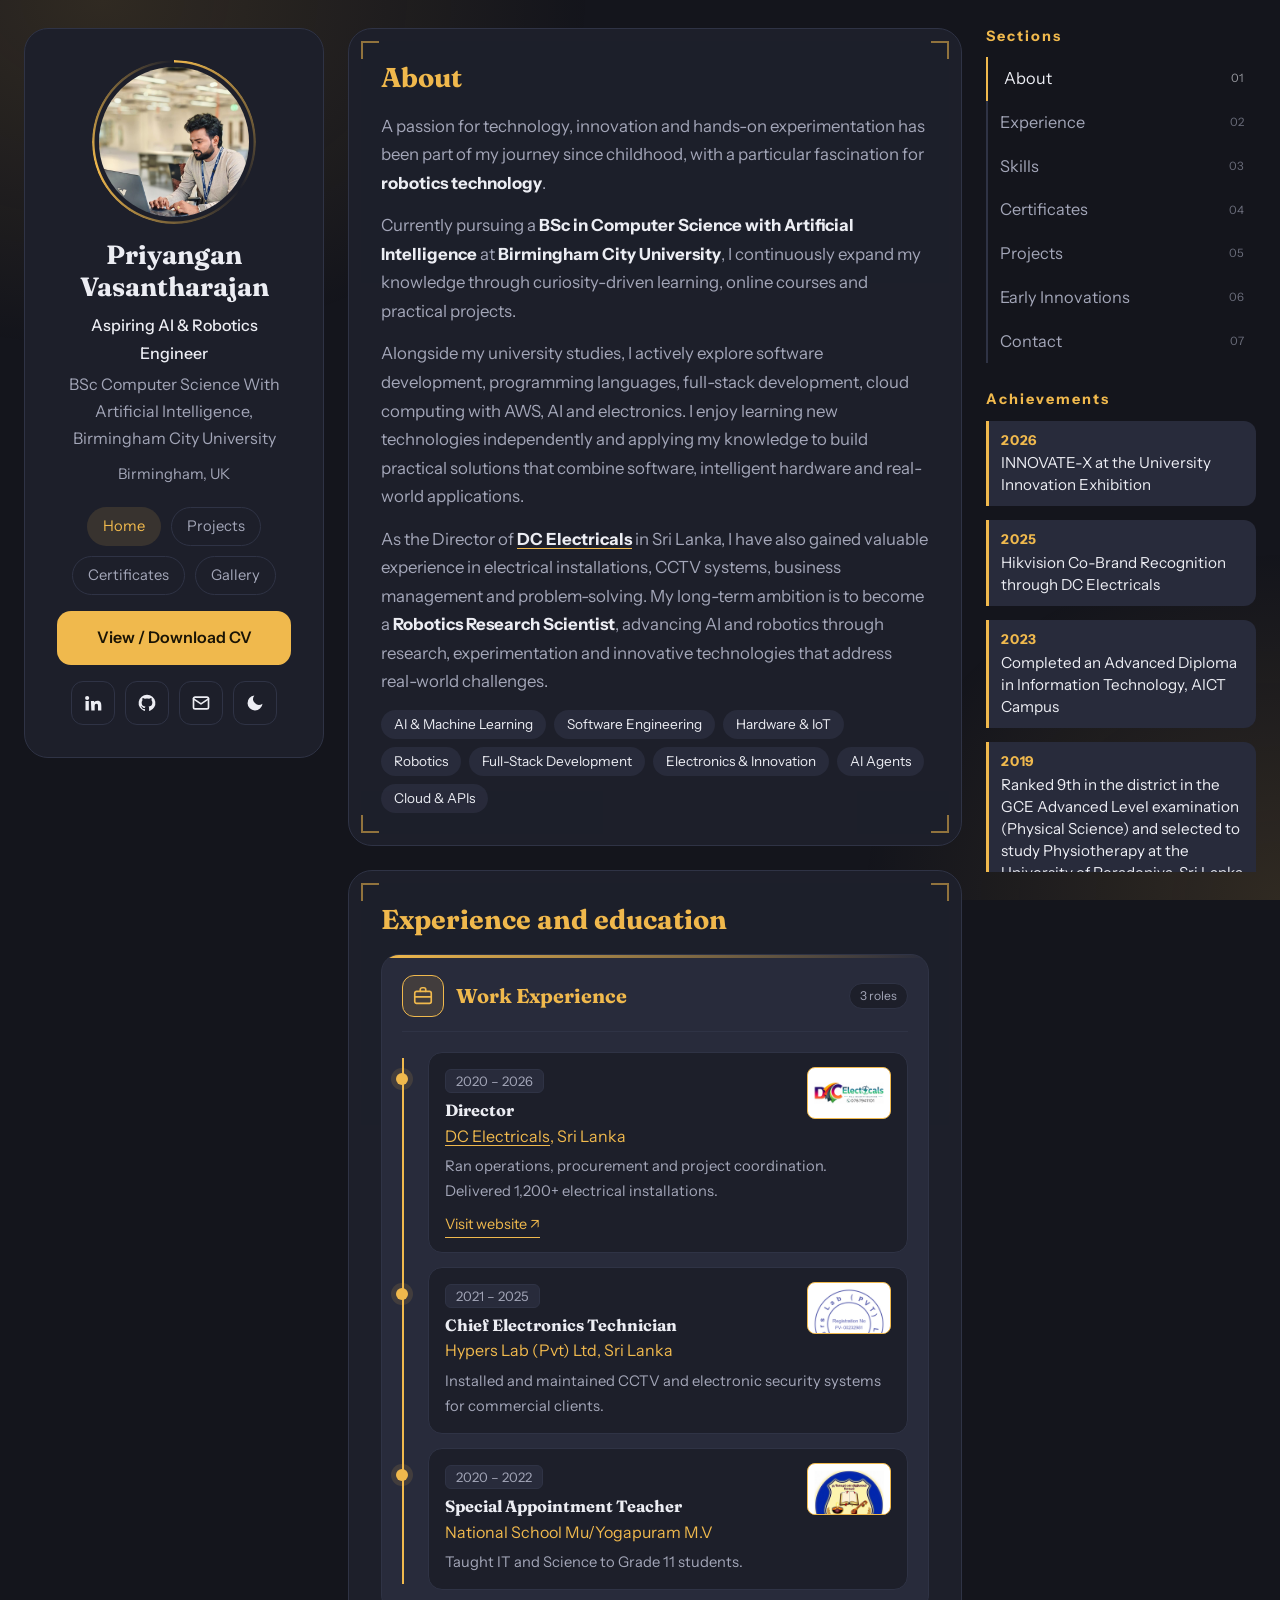
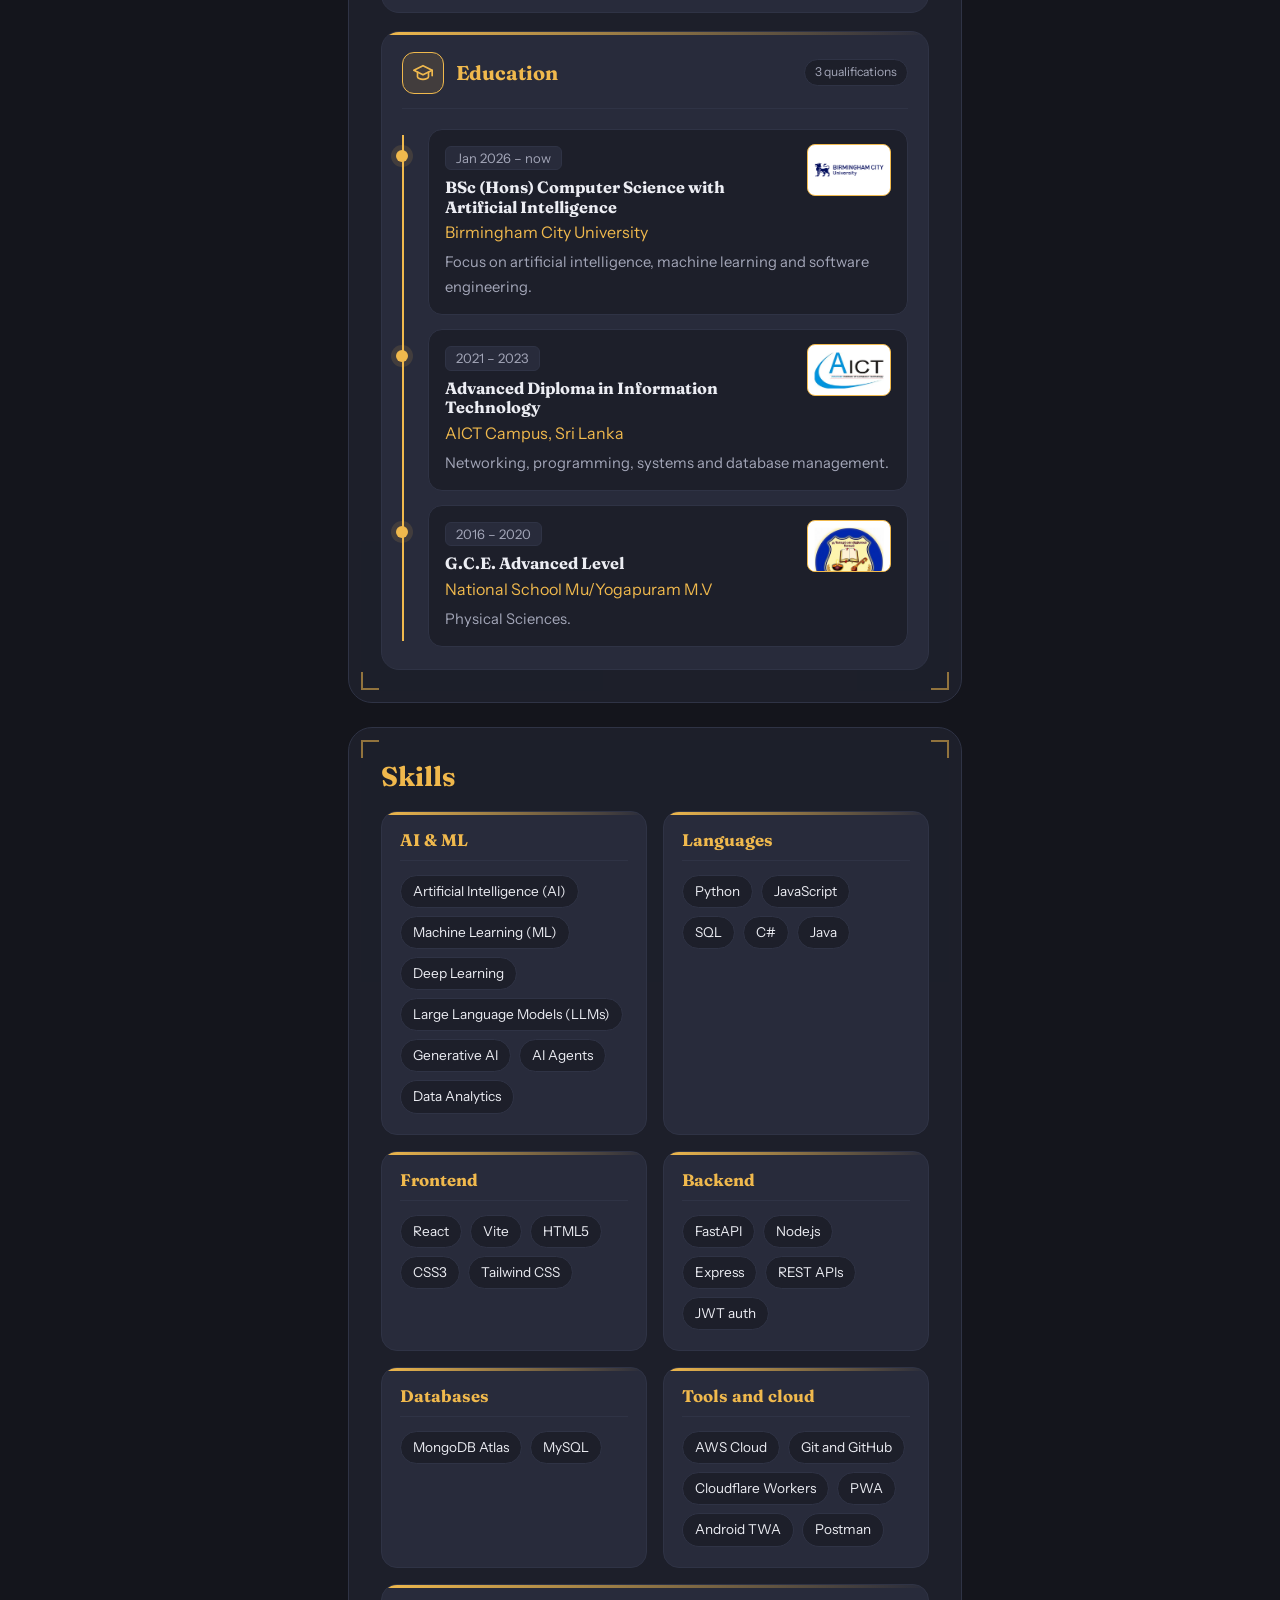
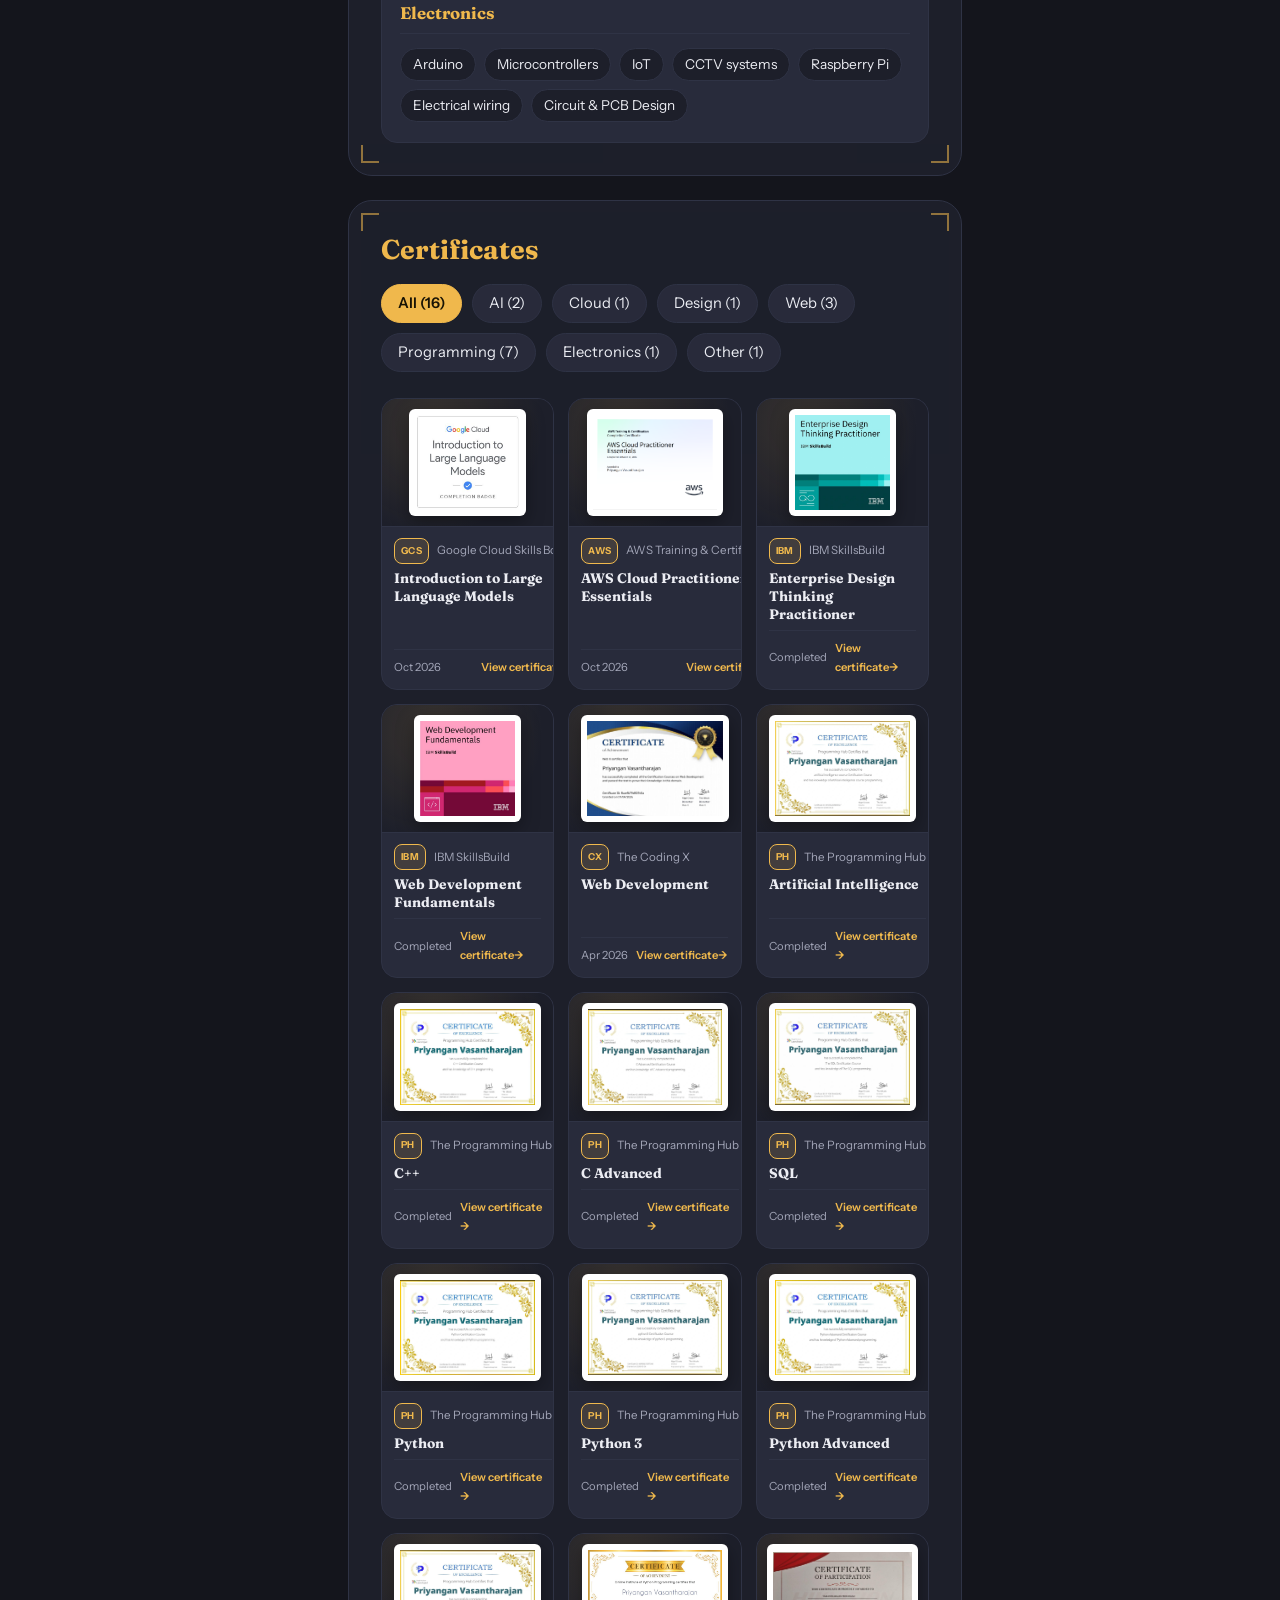
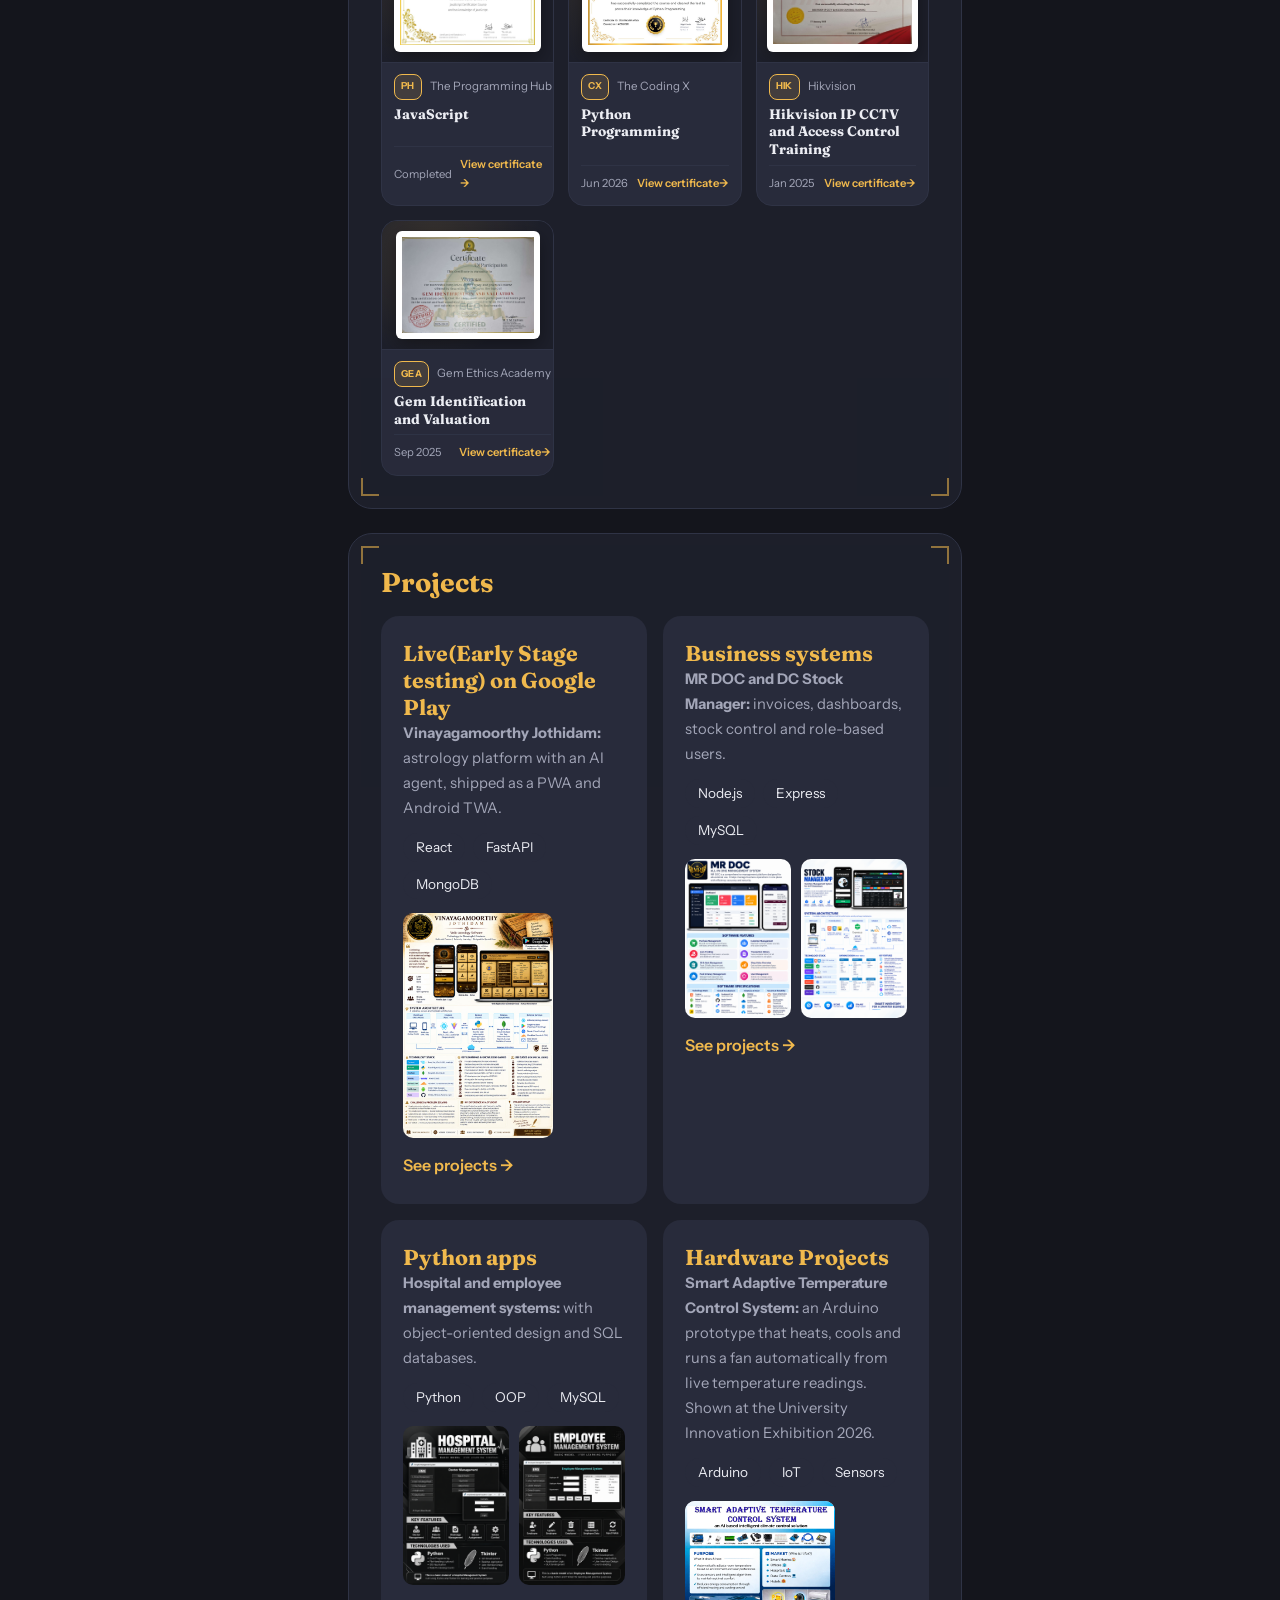
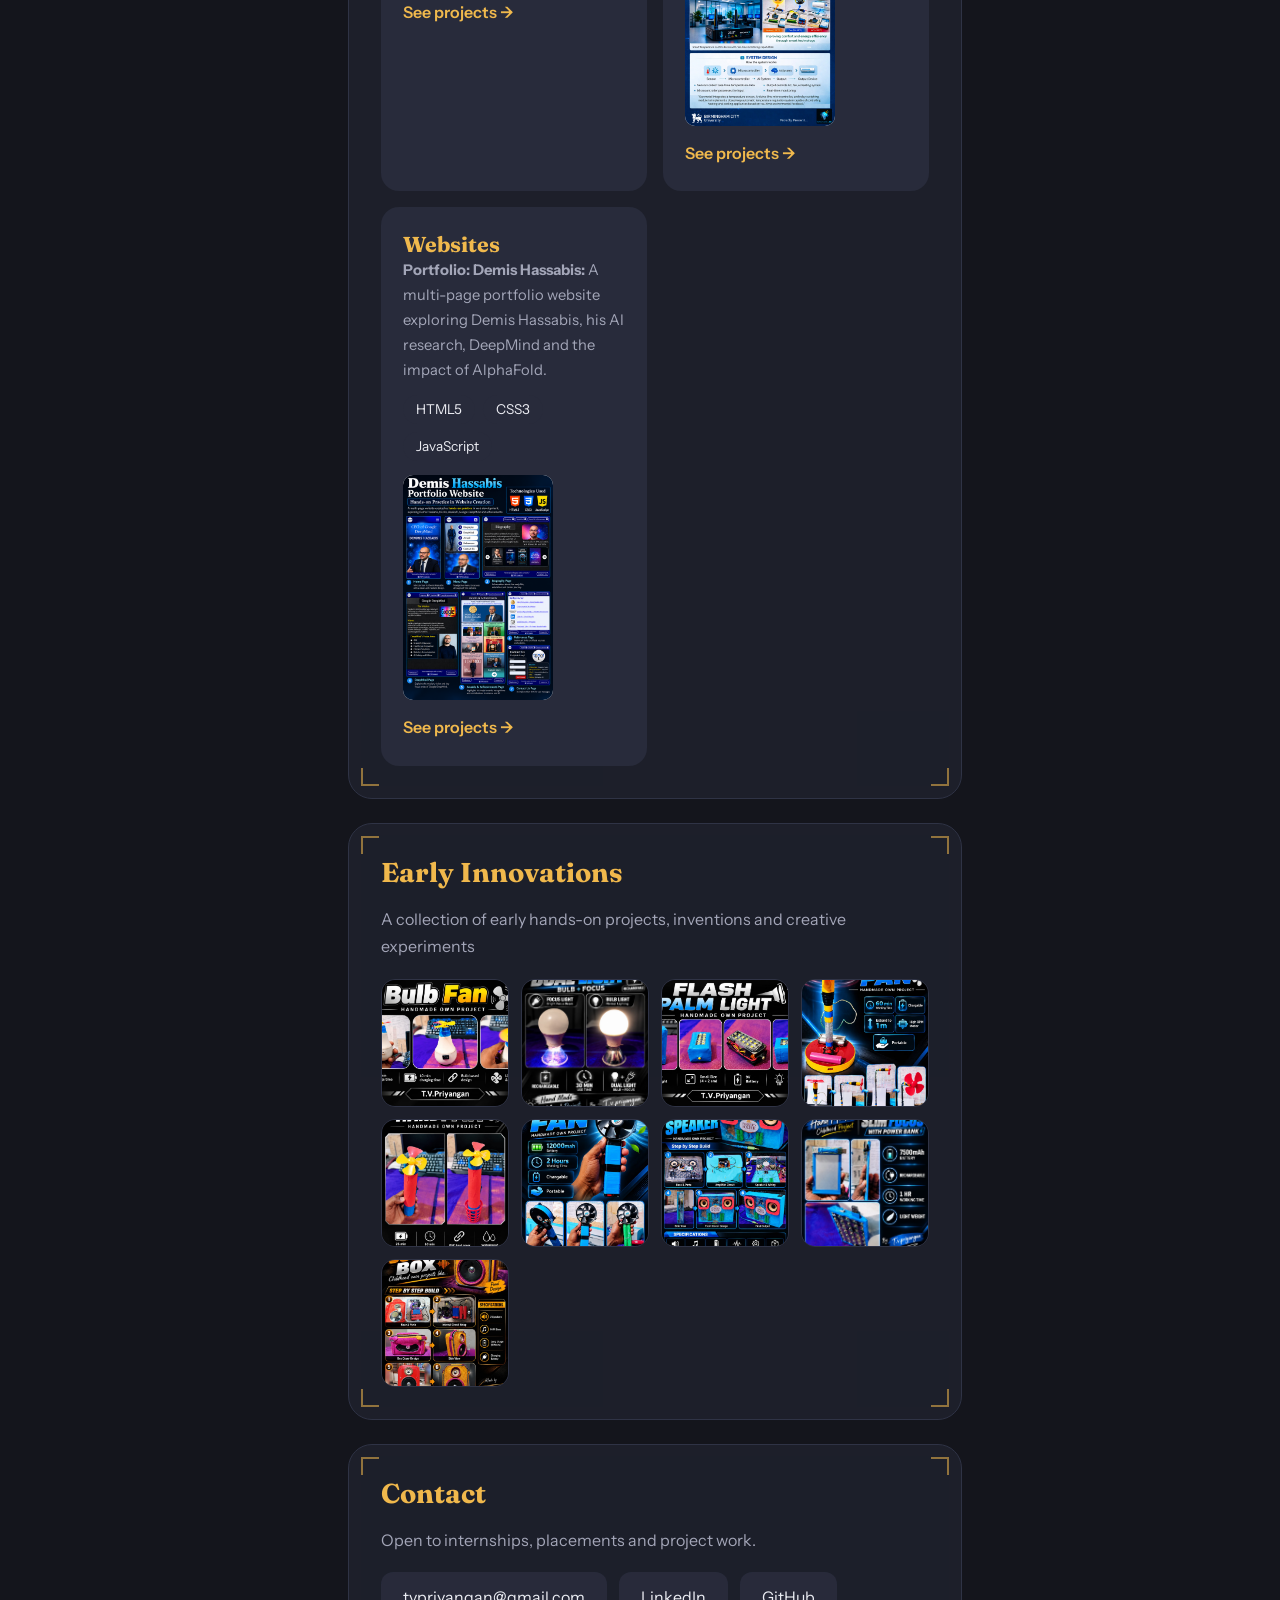
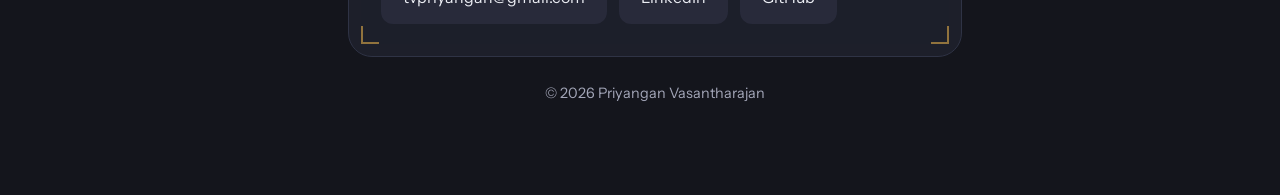
==== commit e8da5f9b: "Use trimmed logos and a smaller, simpler logo frame Crop the whitespace around each logo into images" ====
--- a/index.html
+++ b/index.html
@@ -21,7 +21,7 @@
 <link rel="preconnect" href="https://fonts.googleapis.com">
 <link rel="preconnect" href="https://fonts.gstatic.com" crossorigin>
 <link href="https://fonts.googleapis.com/css2?family=Fraunces:opsz,wght@9..144,600;9..144,700&family=Instrument+Sans:wght@400;500;600&display=swap" rel="stylesheet">
-<link rel="stylesheet" href="style.css?v=3">
+<link rel="stylesheet" href="style.css?v=4">
 </head>
 <body id="top">
 <div id="bar"></div>
@@ -60,17 +60,17 @@
       <div class="xp-box">
         <div class="xp-head"><span class="xp-ic"><svg viewBox="0 0 24 24" aria-hidden="true"><rect x="3" y="7" width="18" height="13" rx="2"/><path d="M9 7V5a2 2 0 0 1 2-2h2a2 2 0 0 1 2 2v2M3 13h18"/></svg></span><h3>Work Experience</h3><span class="xp-n">3 roles</span></div>
         <div class="tl">
-          <article class="has-logo"><span class="xp-logo"><img src="images/headerlogo.png" alt="DC Electricals logo" loading="lazy"></span><time>2020 – 2026</time><h3>Director</h3><div class="org"><a class="dc-link" href="https://tvpriyangan-ai.github.io/DC_ELECTRICALS/" target="_blank" rel="noopener">DC Electricals</a>, Sri Lanka</div><p>Ran operations, procurement and project coordination. Delivered 1,200+ electrical installations.</p><a class="xp-link" href="https://tvpriyangan-ai.github.io/DC_ELECTRICALS/" target="_blank" rel="noopener">Visit website ↗</a></article>
-          <article class="has-logo"><span class="xp-logo"><img src="images/hyperslablogo.jpg" alt="Hypers Lab logo" loading="lazy"></span><time>2021 – 2025</time><h3>Chief Electronics Technician</h3><div class="org">Hypers Lab (Pvt) Ltd, Sri Lanka</div><p>Installed and maintained CCTV and electronic security systems for commercial clients.</p></article>
-          <article class="has-logo"><span class="xp-logo"><img src="images/YMVLOGO.jpg" alt="Mu/Yogapuram M.V logo" loading="lazy"></span><time>2020 – 2022</time><h3>Special Appointment Teacher</h3><div class="org">National School Mu/Yogapuram M.V</div><p>Taught IT and Science to Grade 11 students.</p></article>
+          <article class="has-logo"><span class="xp-logo"><img src="images/logos/dc.png" alt="DC Electricals logo" loading="lazy"></span><time>2020 – 2026</time><h3>Director</h3><div class="org"><a class="dc-link" href="https://tvpriyangan-ai.github.io/DC_ELECTRICALS/" target="_blank" rel="noopener">DC Electricals</a>, Sri Lanka</div><p>Ran operations, procurement and project coordination. Delivered 1,200+ electrical installations.</p><a class="xp-link" href="https://tvpriyangan-ai.github.io/DC_ELECTRICALS/" target="_blank" rel="noopener">Visit website ↗</a></article>
+          <article class="has-logo"><span class="xp-logo"><img src="images/logos/hyperslab.png" alt="Hypers Lab logo" loading="lazy"></span><time>2021 – 2025</time><h3>Chief Electronics Technician</h3><div class="org">Hypers Lab (Pvt) Ltd, Sri Lanka</div><p>Installed and maintained CCTV and electronic security systems for commercial clients.</p></article>
+          <article class="has-logo"><span class="xp-logo"><img src="images/logos/ymv.png" alt="Mu/Yogapuram M.V logo" loading="lazy"></span><time>2020 – 2022</time><h3>Special Appointment Teacher</h3><div class="org">National School Mu/Yogapuram M.V</div><p>Taught IT and Science to Grade 11 students.</p></article>
         </div>
       </div>
       <div class="xp-box">
         <div class="xp-head"><span class="xp-ic"><svg viewBox="0 0 24 24" aria-hidden="true"><path d="M2 9l10-5 10 5-10 5z"/><path d="M6 11v5c0 1.5 2.7 3 6 3s6-1.5 6-3v-5M22 9v6"/></svg></span><h3>Education</h3><span class="xp-n">3 qualifications</span></div>
         <div class="tl">
-          <article class="has-logo"><span class="xp-logo"><img src="images/BCULOGO.jpg" alt="Birmingham City University logo" loading="lazy"></span><time>Jan 2026 – now</time><h3>BSc (Hons) Computer Science with Artificial Intelligence</h3><div class="org">Birmingham City University</div><p>Focus on artificial intelligence, machine learning and software engineering.</p></article>
-          <article class="has-logo"><span class="xp-logo"><img src="images/aictlogo.png" alt="AICT Campus logo" loading="lazy"></span><time>2021 – 2023</time><h3>Advanced Diploma in Information Technology</h3><div class="org">AICT Campus, Sri Lanka</div><p>Networking, programming, systems and database management.</p></article>
-          <article class="has-logo"><span class="xp-logo"><img src="images/YMVLOGO.jpg" alt="Mu/Yogapuram M.V logo" loading="lazy"></span><time>2016 – 2020</time><h3>G.C.E. Advanced Level</h3><div class="org">National School Mu/Yogapuram M.V</div><p>Physical Sciences.</p></article>
+          <article class="has-logo"><span class="xp-logo"><img src="images/logos/bcu.png" alt="Birmingham City University logo" loading="lazy"></span><time>Jan 2026 – now</time><h3>BSc (Hons) Computer Science with Artificial Intelligence</h3><div class="org">Birmingham City University</div><p>Focus on artificial intelligence, machine learning and software engineering.</p></article>
+          <article class="has-logo"><span class="xp-logo"><img src="images/logos/aict.png" alt="AICT Campus logo" loading="lazy"></span><time>2021 – 2023</time><h3>Advanced Diploma in Information Technology</h3><div class="org">AICT Campus, Sri Lanka</div><p>Networking, programming, systems and database management.</p></article>
+          <article class="has-logo"><span class="xp-logo"><img src="images/logos/ymv.png" alt="Mu/Yogapuram M.V logo" loading="lazy"></span><time>2016 – 2020</time><h3>G.C.E. Advanced Level</h3><div class="org">National School Mu/Yogapuram M.V</div><p>Physical Sciences.</p></article>
         </div>
       </div>
     </div>
--- a/style.css
+++ b/style.css
@@ -1603,26 +1603,21 @@
   float: right;
   display: grid;
   place-items: center;
-  width: 104px;
-  height: 72px;
-  margin: 0 0 8px 14px;
-  padding: 8px;
+  width: 84px;
+  height: 52px;
+  margin: 0 0 6px 12px;
+  padding: 4px;
   background: #fff;
-  border: 2px solid var(--gold);
-  border-radius: 12px;
-  outline: 1px solid var(--line);
-  outline-offset: 3px;
-  box-shadow: 0 8px 20px var(--soft);
-  transition: transform 0.3s;
+  border: 1px solid var(--gold);
+  border-radius: 8px;
+  overflow: hidden;
 }
 .xp-logo img {
+  display: block;
   width: 100%;
   height: 100%;
   object-fit: contain;
 }
-.xp .tl article:hover .xp-logo {
-  transform: scale(1.05);
-}
 @media (max-width: 480px) {
   .xp-box {
     padding: 16px 14px 18px;
@@ -1637,16 +1632,15 @@
     left: -29px;
   }
   .xp-logo {
-    width: 76px;
-    height: 54px;
-    padding: 6px;
-    margin-left: 10px;
+    width: 66px;
+    height: 42px;
+    padding: 3px;
+    margin-left: 8px;
   }
 }
 @media (prefers-reduced-motion: reduce) {
   .xp .tl article,
-  .xp .tl article:hover,
-  .xp .tl article:hover .xp-logo {
+  .xp .tl article:hover {
     transition: none;
     transform: none;
   }
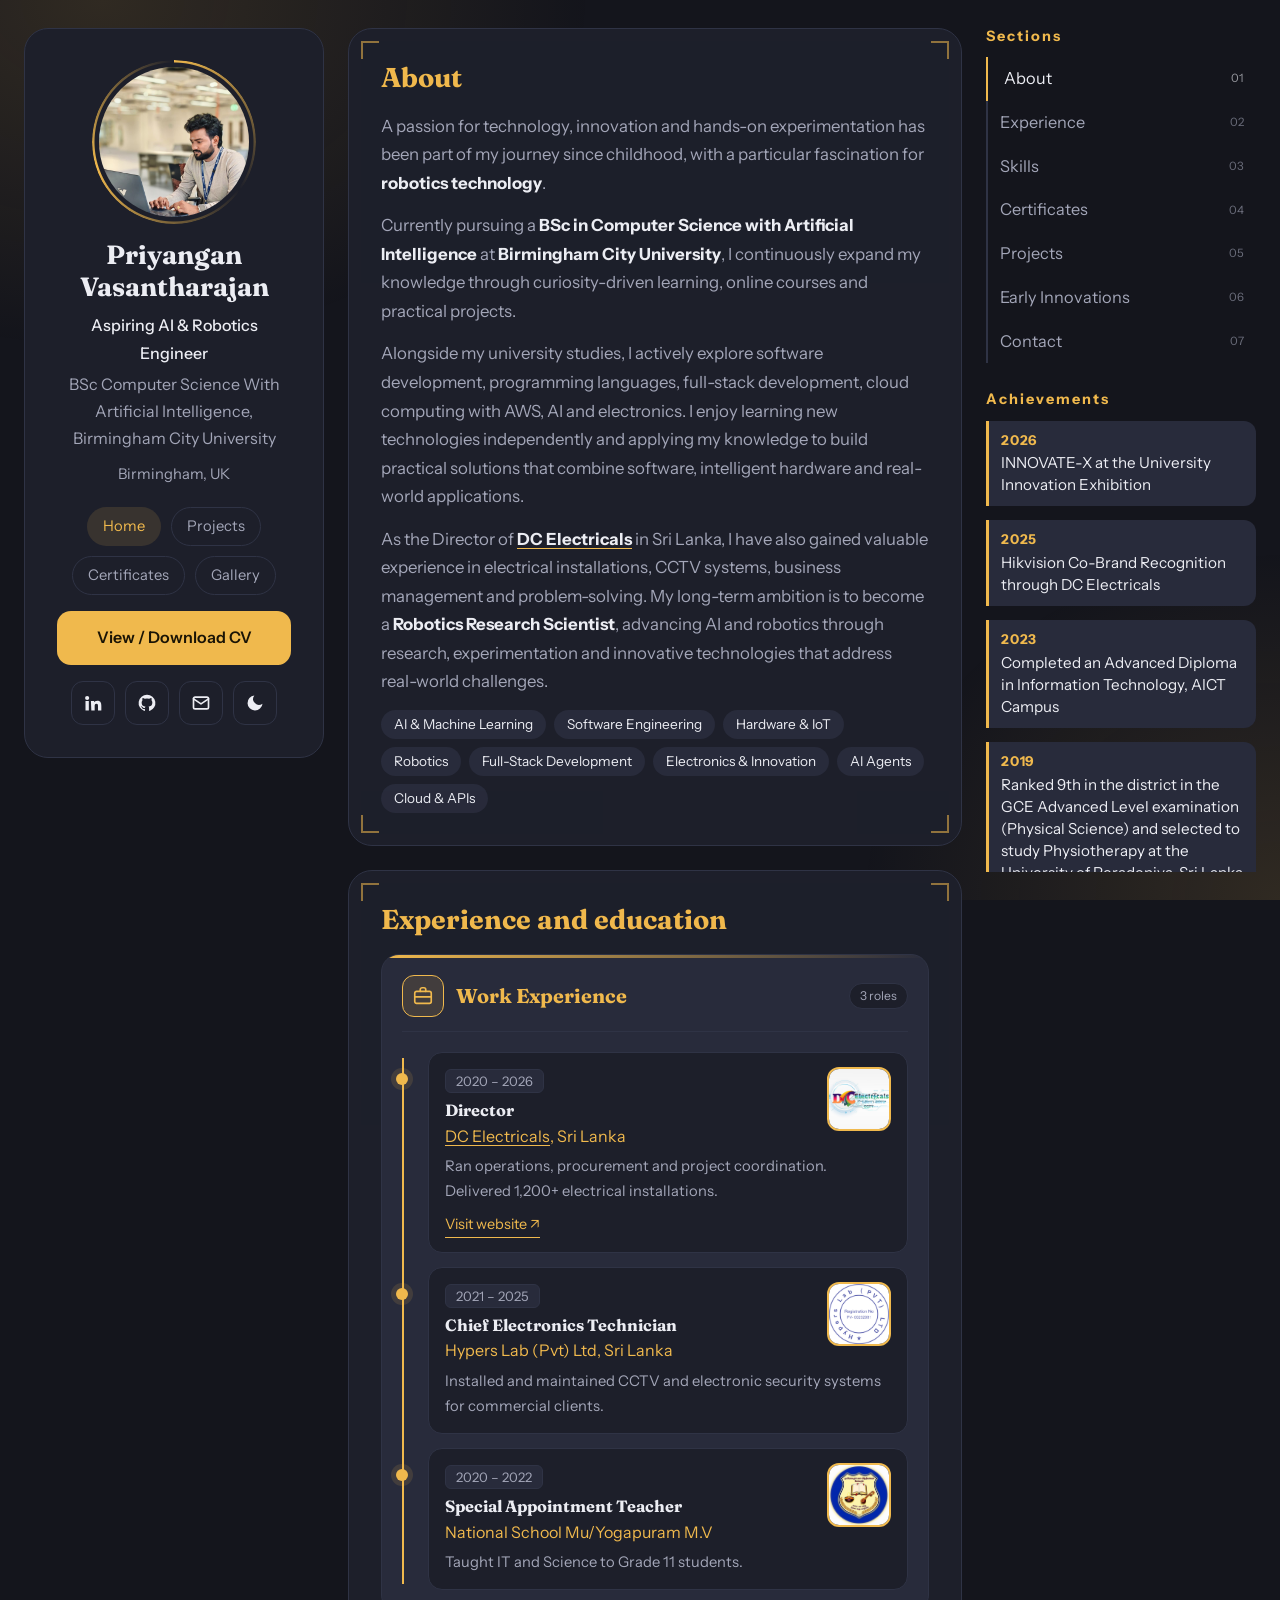
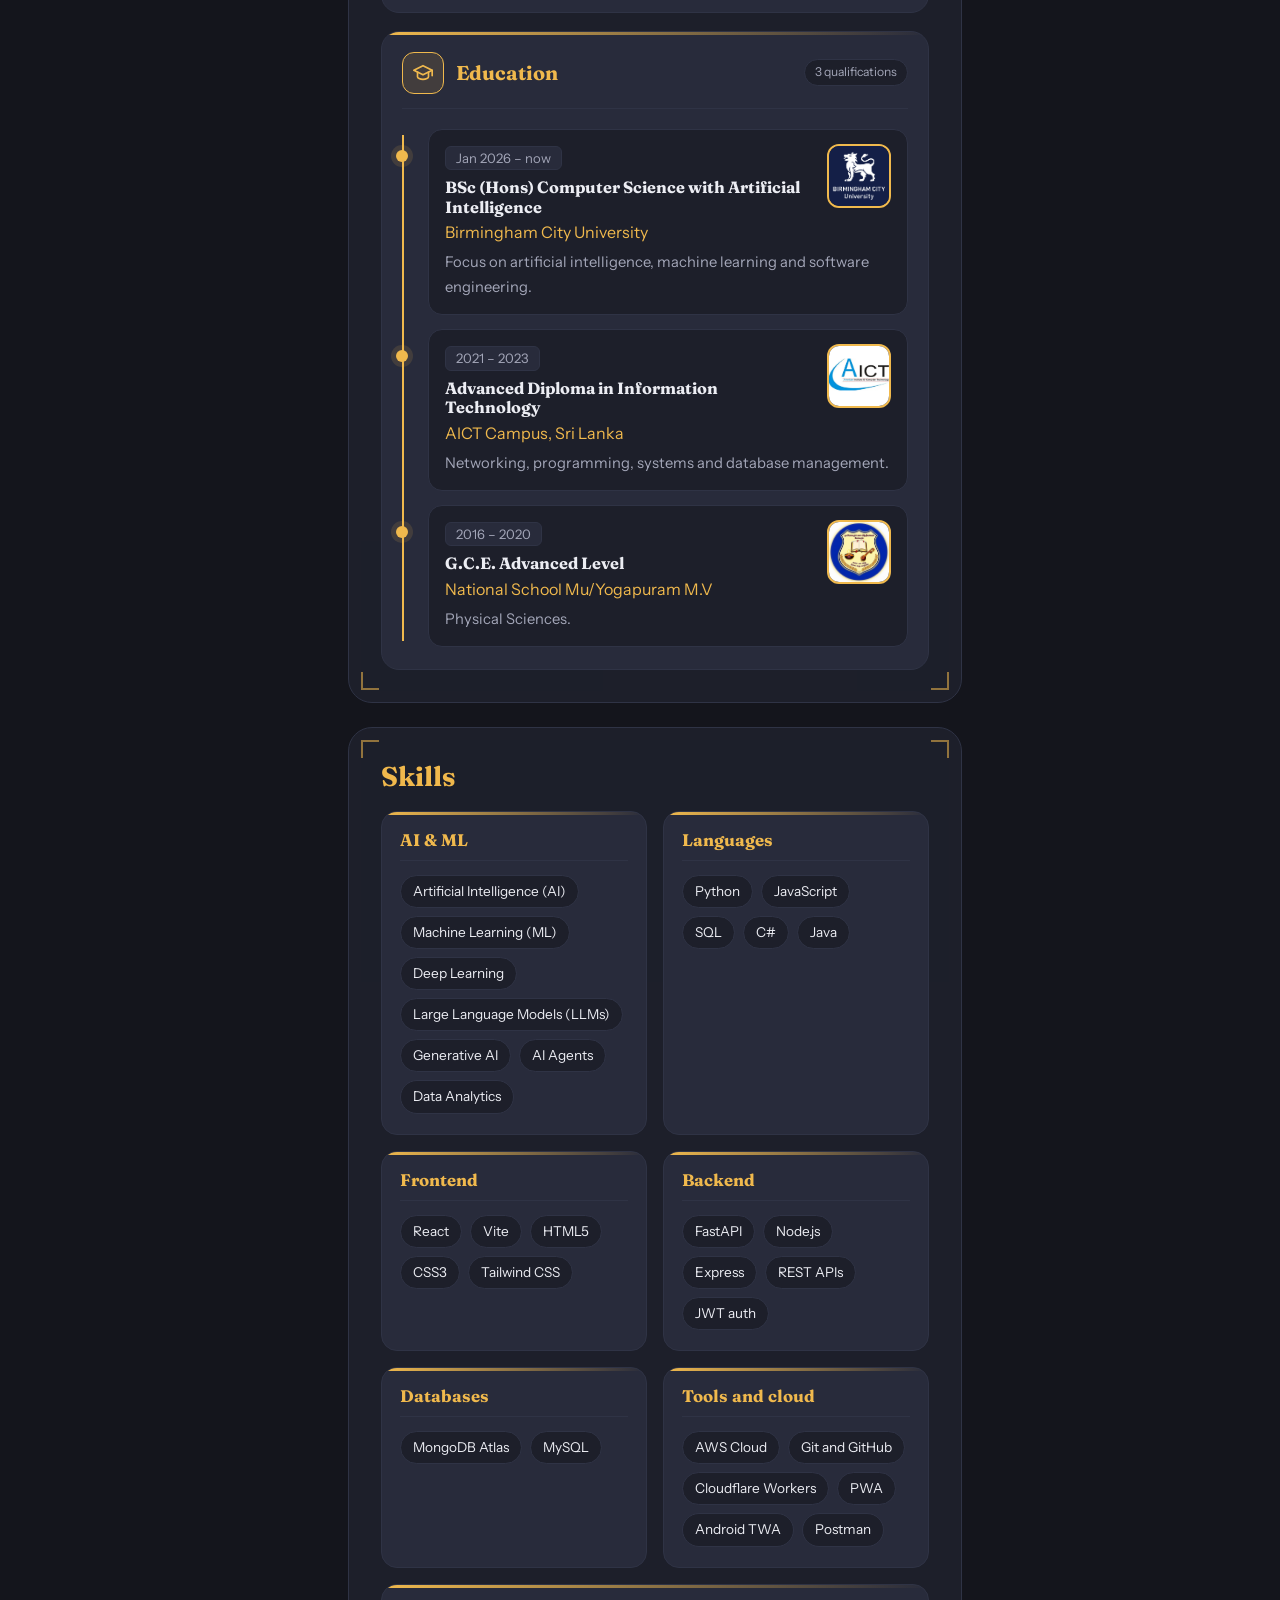
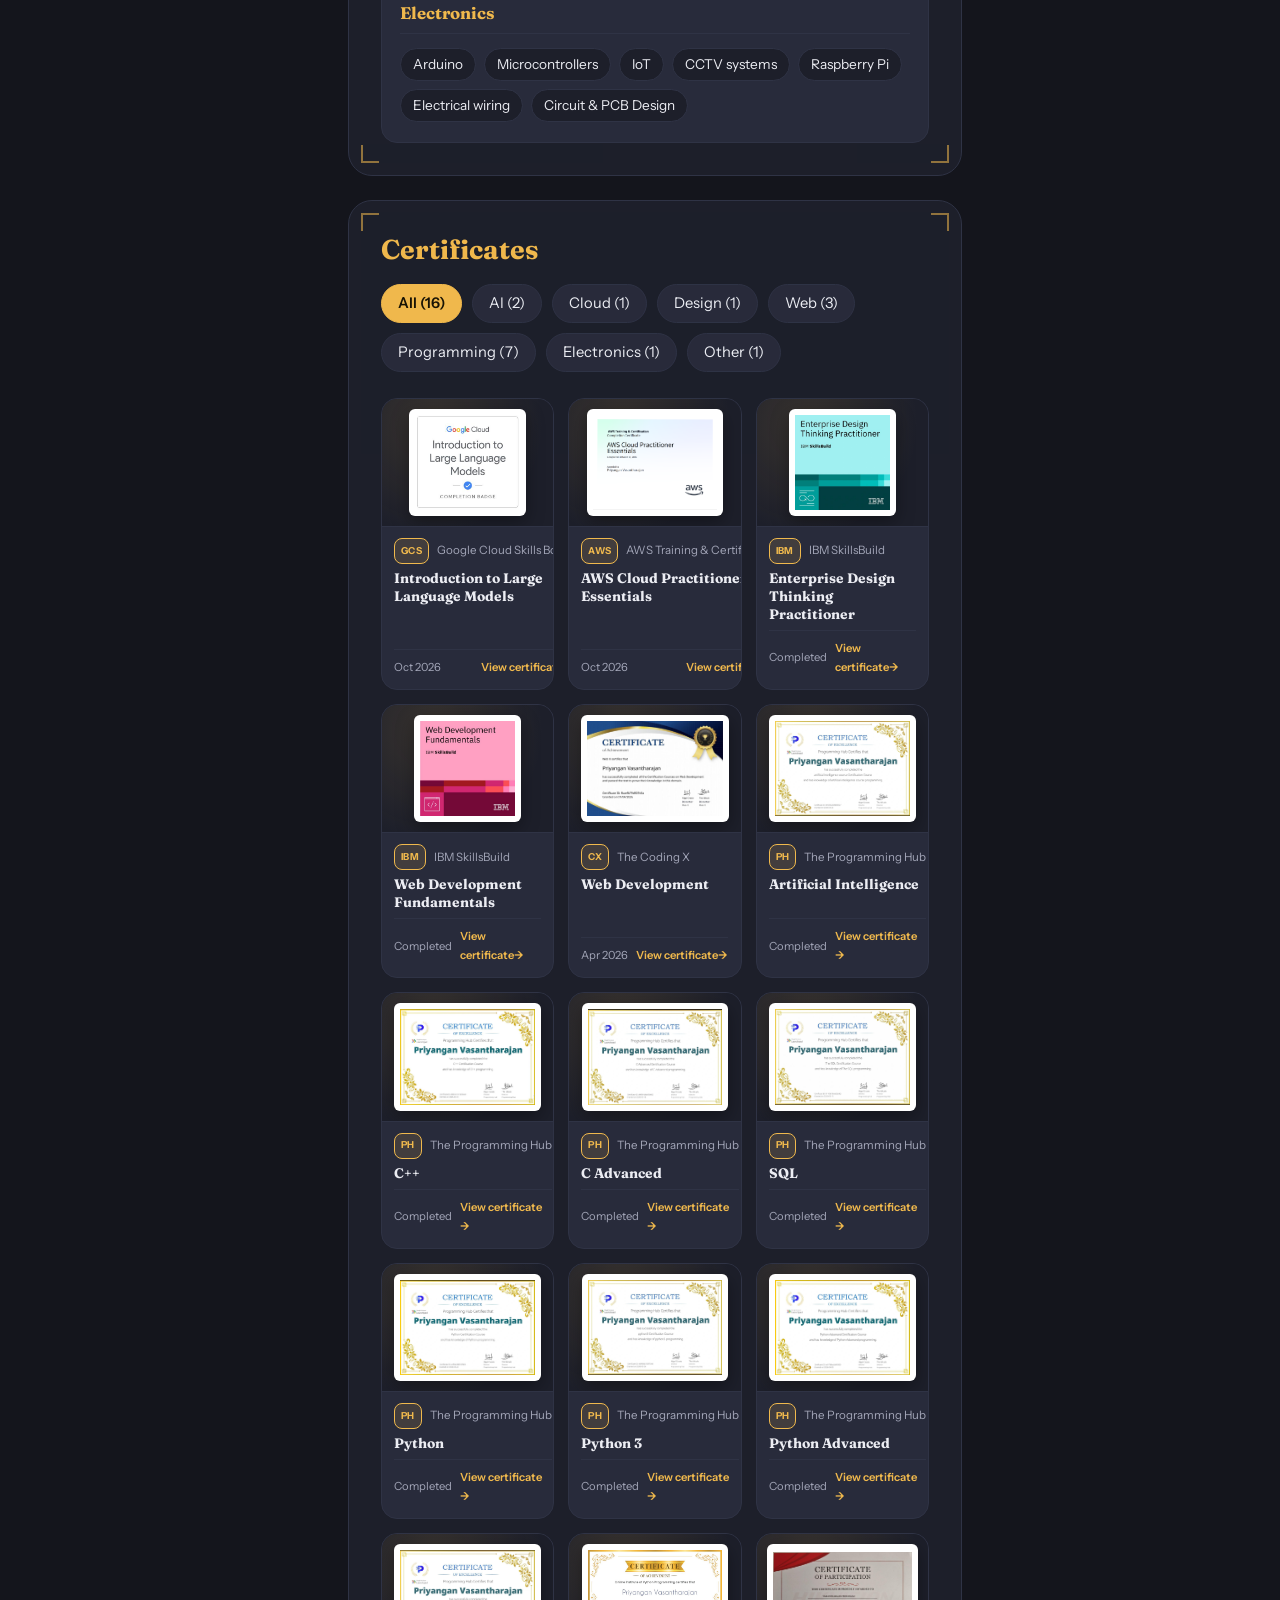
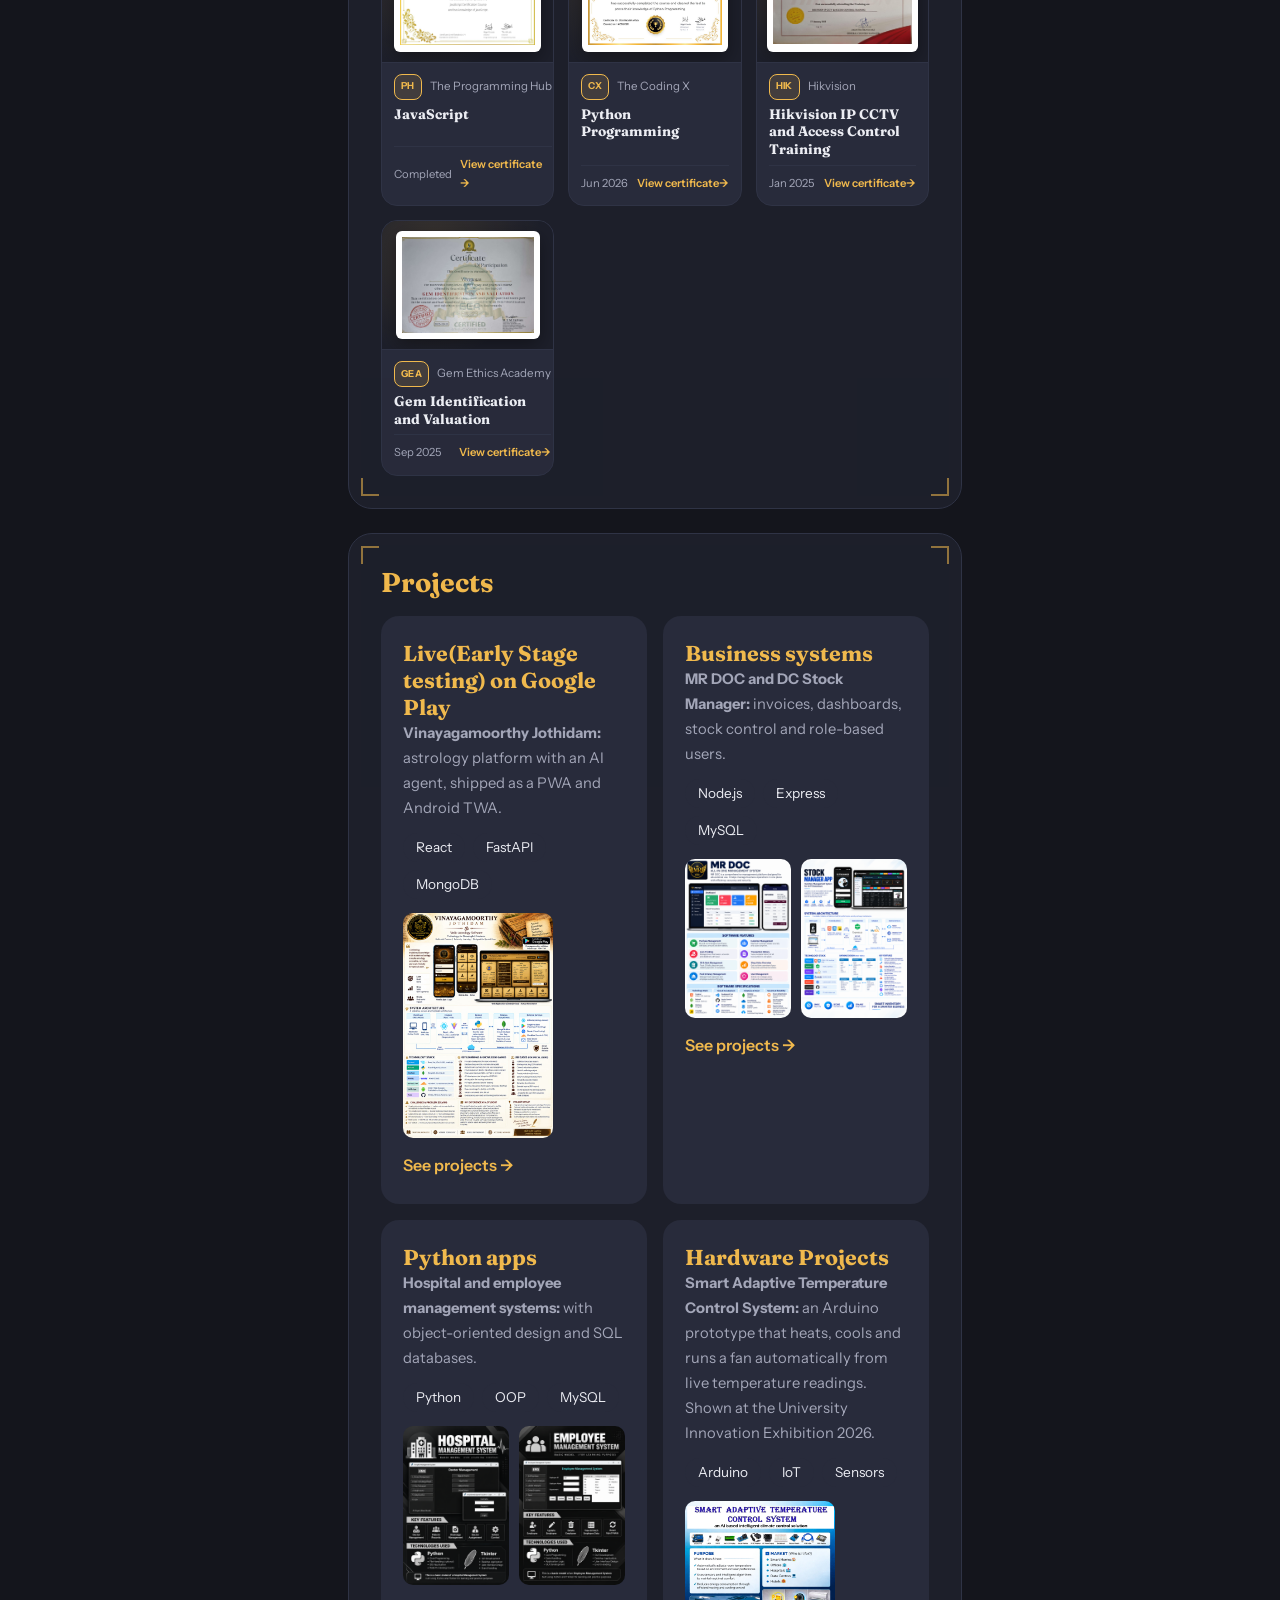
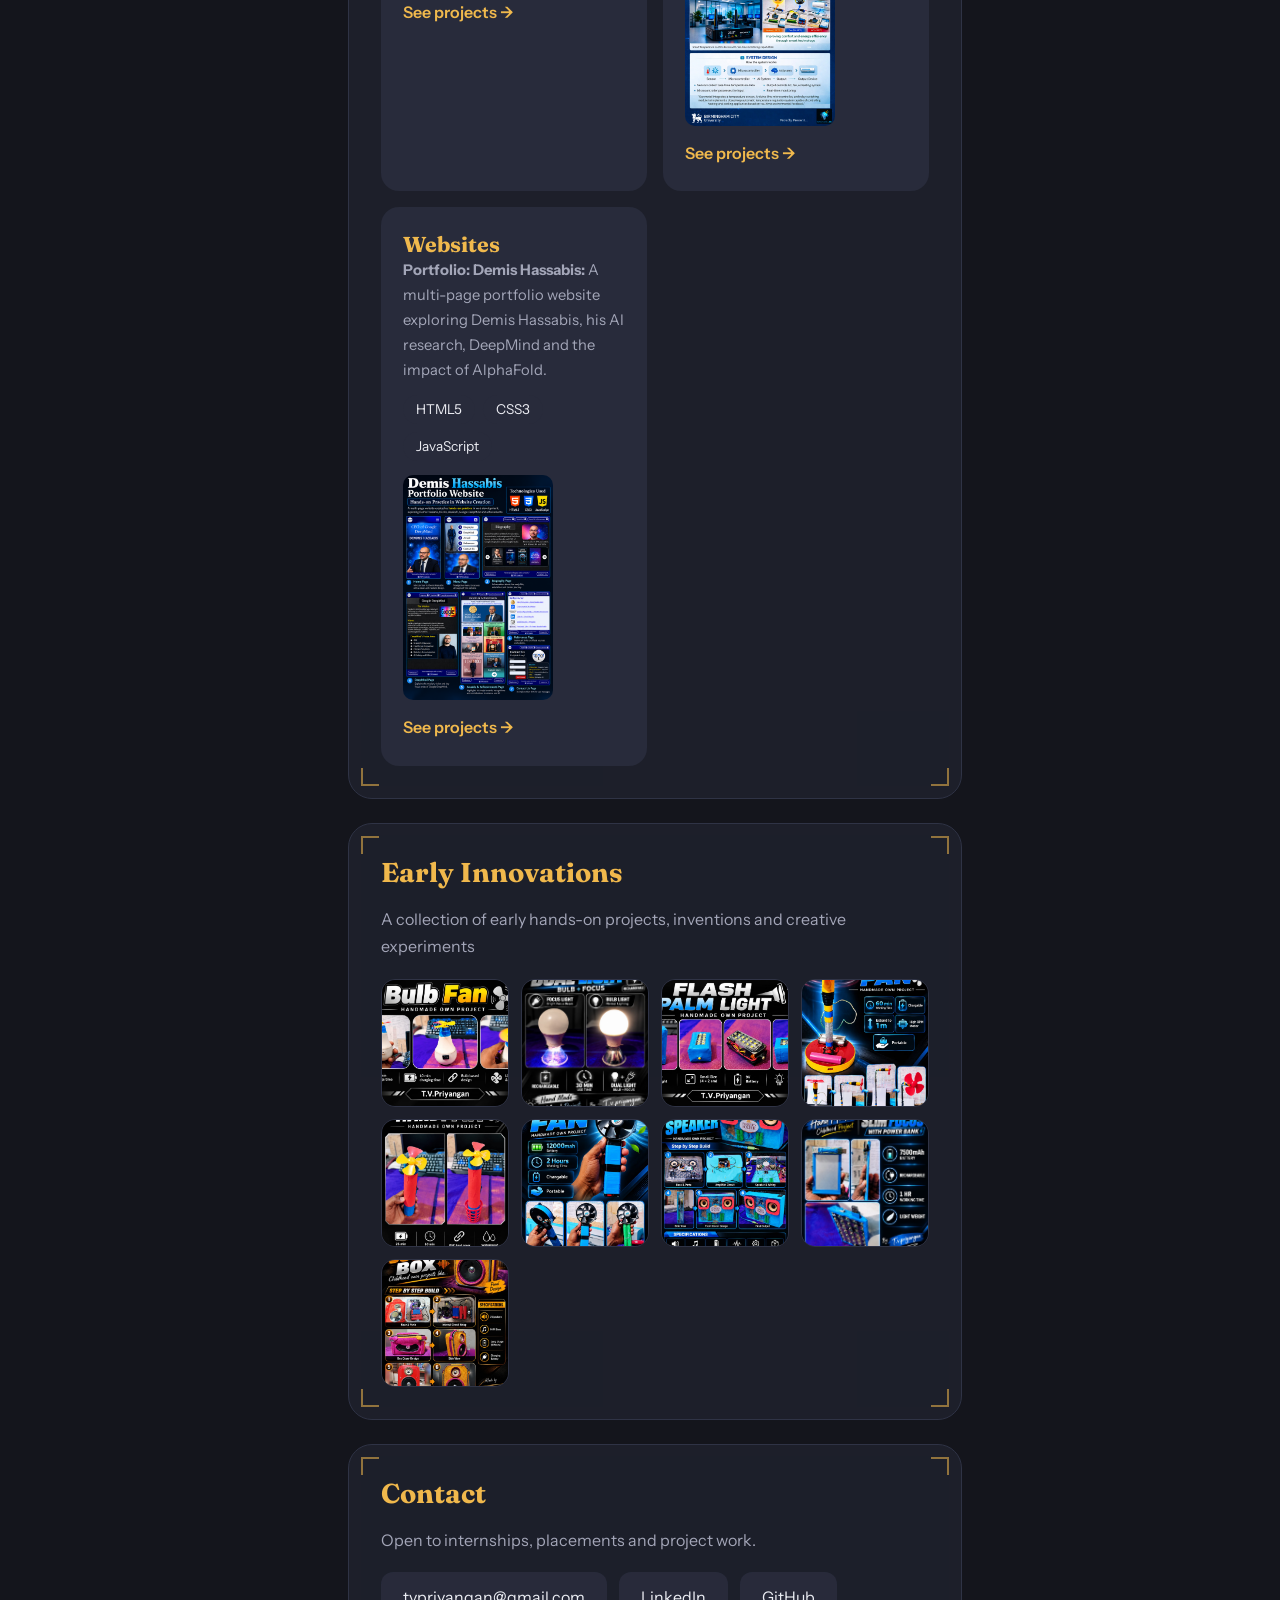
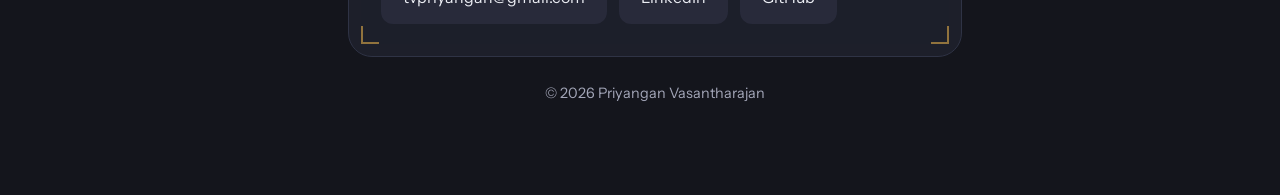
==== commit 643267bb: "Switch experience and education to the new square logos Use dclogo.jpeg, bculogo.png and the new aic" ====
--- a/index.html
+++ b/index.html
@@ -21,7 +21,7 @@
 <link rel="preconnect" href="https://fonts.googleapis.com">
 <link rel="preconnect" href="https://fonts.gstatic.com" crossorigin>
 <link href="https://fonts.googleapis.com/css2?family=Fraunces:opsz,wght@9..144,600;9..144,700&family=Instrument+Sans:wght@400;500;600&display=swap" rel="stylesheet">
-<link rel="stylesheet" href="style.css?v=4">
+<link rel="stylesheet" href="style.css?v=5">
 </head>
 <body id="top">
 <div id="bar"></div>
@@ -60,17 +60,17 @@
       <div class="xp-box">
         <div class="xp-head"><span class="xp-ic"><svg viewBox="0 0 24 24" aria-hidden="true"><rect x="3" y="7" width="18" height="13" rx="2"/><path d="M9 7V5a2 2 0 0 1 2-2h2a2 2 0 0 1 2 2v2M3 13h18"/></svg></span><h3>Work Experience</h3><span class="xp-n">3 roles</span></div>
         <div class="tl">
-          <article class="has-logo"><span class="xp-logo"><img src="images/logos/dc.png" alt="DC Electricals logo" loading="lazy"></span><time>2020 – 2026</time><h3>Director</h3><div class="org"><a class="dc-link" href="https://tvpriyangan-ai.github.io/DC_ELECTRICALS/" target="_blank" rel="noopener">DC Electricals</a>, Sri Lanka</div><p>Ran operations, procurement and project coordination. Delivered 1,200+ electrical installations.</p><a class="xp-link" href="https://tvpriyangan-ai.github.io/DC_ELECTRICALS/" target="_blank" rel="noopener">Visit website ↗</a></article>
-          <article class="has-logo"><span class="xp-logo"><img src="images/logos/hyperslab.png" alt="Hypers Lab logo" loading="lazy"></span><time>2021 – 2025</time><h3>Chief Electronics Technician</h3><div class="org">Hypers Lab (Pvt) Ltd, Sri Lanka</div><p>Installed and maintained CCTV and electronic security systems for commercial clients.</p></article>
-          <article class="has-logo"><span class="xp-logo"><img src="images/logos/ymv.png" alt="Mu/Yogapuram M.V logo" loading="lazy"></span><time>2020 – 2022</time><h3>Special Appointment Teacher</h3><div class="org">National School Mu/Yogapuram M.V</div><p>Taught IT and Science to Grade 11 students.</p></article>
+          <article class="has-logo"><span class="xp-logo"><img src="images/dclogo.jpeg" alt="DC Electricals logo" loading="lazy"></span><time>2020 – 2026</time><h3>Director</h3><div class="org"><a class="dc-link" href="https://tvpriyangan-ai.github.io/DC_ELECTRICALS/" target="_blank" rel="noopener">DC Electricals</a>, Sri Lanka</div><p>Ran operations, procurement and project coordination. Delivered 1,200+ electrical installations.</p><a class="xp-link" href="https://tvpriyangan-ai.github.io/DC_ELECTRICALS/" target="_blank" rel="noopener">Visit website ↗</a></article>
+          <article class="has-logo"><span class="xp-logo"><img src="images/hyperslablogo.jpg" alt="Hypers Lab logo" loading="lazy"></span><time>2021 – 2025</time><h3>Chief Electronics Technician</h3><div class="org">Hypers Lab (Pvt) Ltd, Sri Lanka</div><p>Installed and maintained CCTV and electronic security systems for commercial clients.</p></article>
+          <article class="has-logo"><span class="xp-logo"><img src="images/YMVLOGO.jpg" alt="Mu/Yogapuram M.V logo" loading="lazy"></span><time>2020 – 2022</time><h3>Special Appointment Teacher</h3><div class="org">National School Mu/Yogapuram M.V</div><p>Taught IT and Science to Grade 11 students.</p></article>
         </div>
       </div>
       <div class="xp-box">
         <div class="xp-head"><span class="xp-ic"><svg viewBox="0 0 24 24" aria-hidden="true"><path d="M2 9l10-5 10 5-10 5z"/><path d="M6 11v5c0 1.5 2.7 3 6 3s6-1.5 6-3v-5M22 9v6"/></svg></span><h3>Education</h3><span class="xp-n">3 qualifications</span></div>
         <div class="tl">
-          <article class="has-logo"><span class="xp-logo"><img src="images/logos/bcu.png" alt="Birmingham City University logo" loading="lazy"></span><time>Jan 2026 – now</time><h3>BSc (Hons) Computer Science with Artificial Intelligence</h3><div class="org">Birmingham City University</div><p>Focus on artificial intelligence, machine learning and software engineering.</p></article>
-          <article class="has-logo"><span class="xp-logo"><img src="images/logos/aict.png" alt="AICT Campus logo" loading="lazy"></span><time>2021 – 2023</time><h3>Advanced Diploma in Information Technology</h3><div class="org">AICT Campus, Sri Lanka</div><p>Networking, programming, systems and database management.</p></article>
-          <article class="has-logo"><span class="xp-logo"><img src="images/logos/ymv.png" alt="Mu/Yogapuram M.V logo" loading="lazy"></span><time>2016 – 2020</time><h3>G.C.E. Advanced Level</h3><div class="org">National School Mu/Yogapuram M.V</div><p>Physical Sciences.</p></article>
+          <article class="has-logo"><span class="xp-logo"><img src="images/bculogo.png" alt="Birmingham City University logo" loading="lazy"></span><time>Jan 2026 – now</time><h3>BSc (Hons) Computer Science with Artificial Intelligence</h3><div class="org">Birmingham City University</div><p>Focus on artificial intelligence, machine learning and software engineering.</p></article>
+          <article class="has-logo"><span class="xp-logo"><img src="images/aictlogo.png" alt="AICT Campus logo" loading="lazy"></span><time>2021 – 2023</time><h3>Advanced Diploma in Information Technology</h3><div class="org">AICT Campus, Sri Lanka</div><p>Networking, programming, systems and database management.</p></article>
+          <article class="has-logo"><span class="xp-logo"><img src="images/YMVLOGO.jpg" alt="Mu/Yogapuram M.V logo" loading="lazy"></span><time>2016 – 2020</time><h3>G.C.E. Advanced Level</h3><div class="org">National School Mu/Yogapuram M.V</div><p>Physical Sciences.</p></article>
         </div>
       </div>
     </div>
--- a/style.css
+++ b/style.css
@@ -1603,20 +1603,19 @@
   float: right;
   display: grid;
   place-items: center;
-  width: 84px;
-  height: 52px;
+  width: 64px;
+  height: 64px;
   margin: 0 0 6px 12px;
-  padding: 4px;
   background: #fff;
-  border: 1px solid var(--gold);
-  border-radius: 8px;
+  border: 2px solid var(--gold);
+  border-radius: 12px;
   overflow: hidden;
 }
 .xp-logo img {
   display: block;
   width: 100%;
   height: 100%;
-  object-fit: contain;
+  object-fit: cover;
 }
 @media (max-width: 480px) {
   .xp-box {
@@ -1632,9 +1631,8 @@
     left: -29px;
   }
   .xp-logo {
-    width: 66px;
-    height: 42px;
-    padding: 3px;
+    width: 50px;
+    height: 50px;
     margin-left: 8px;
   }
 }
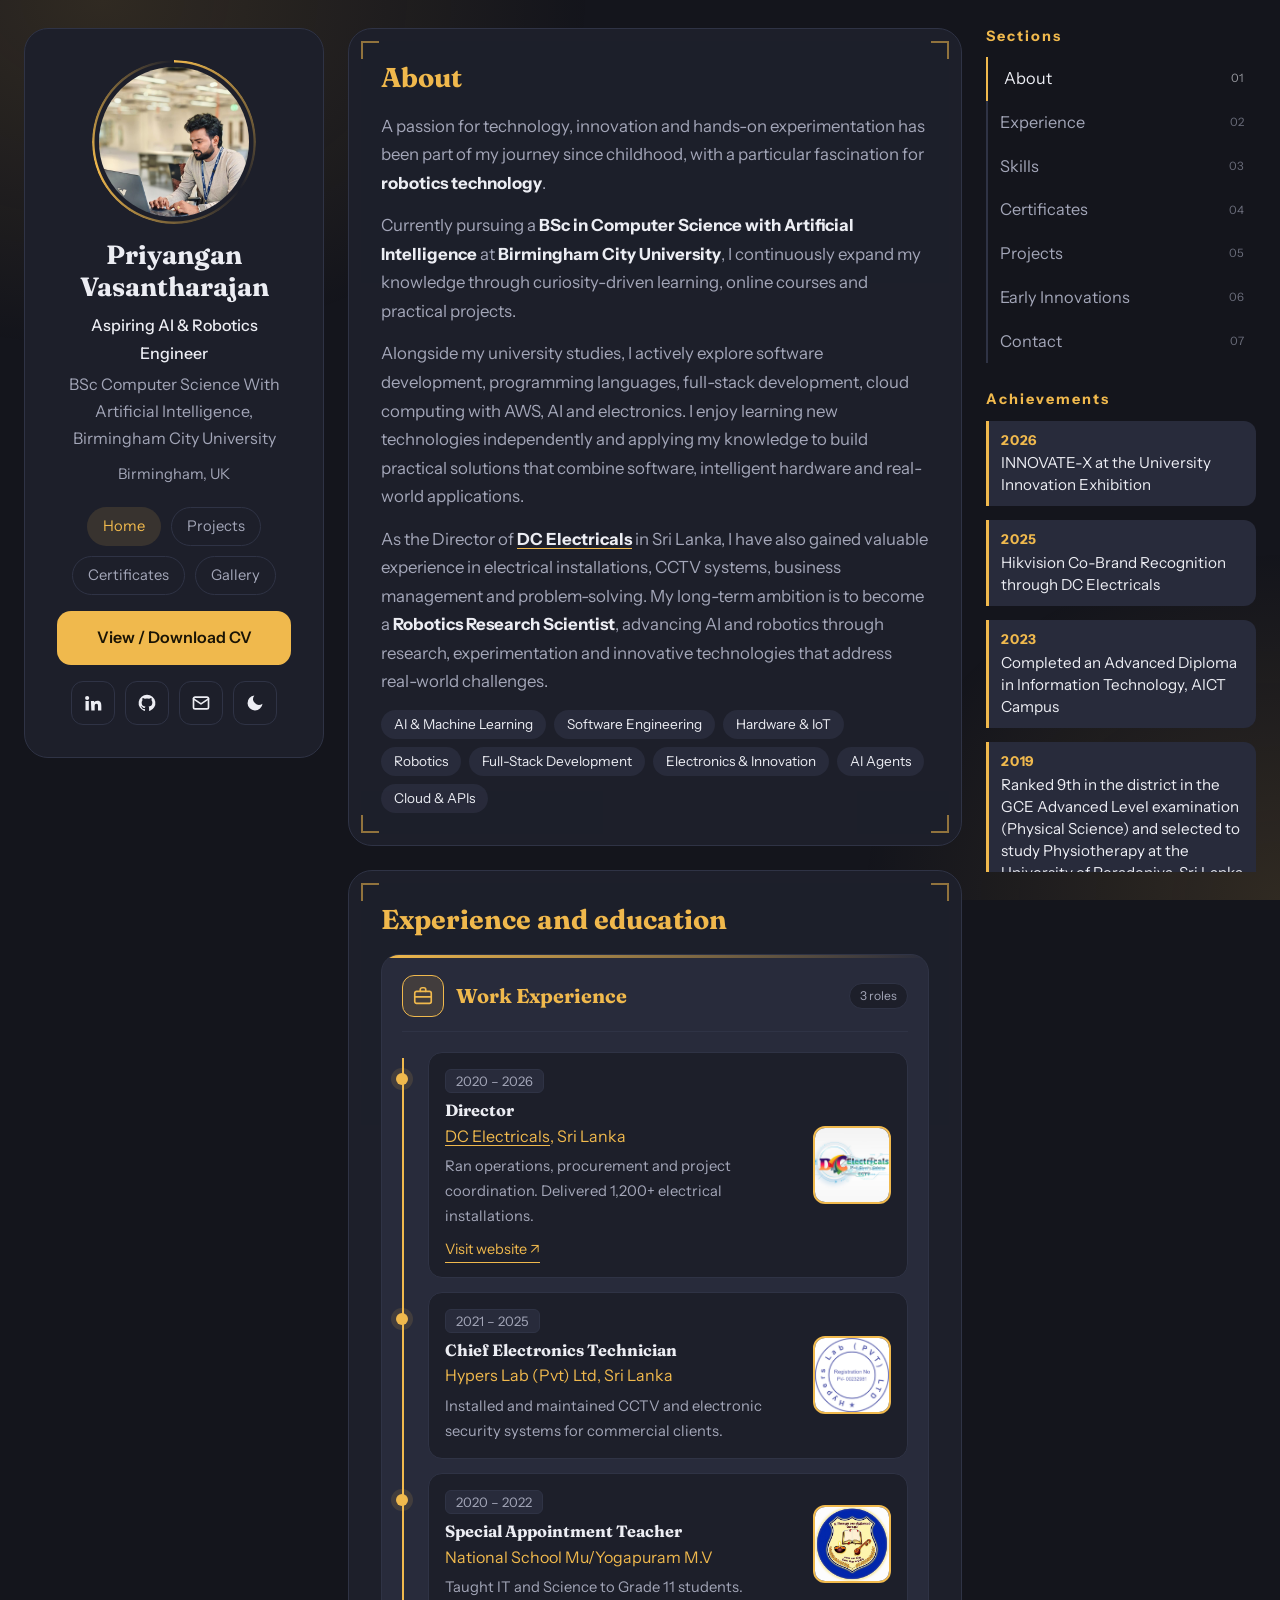
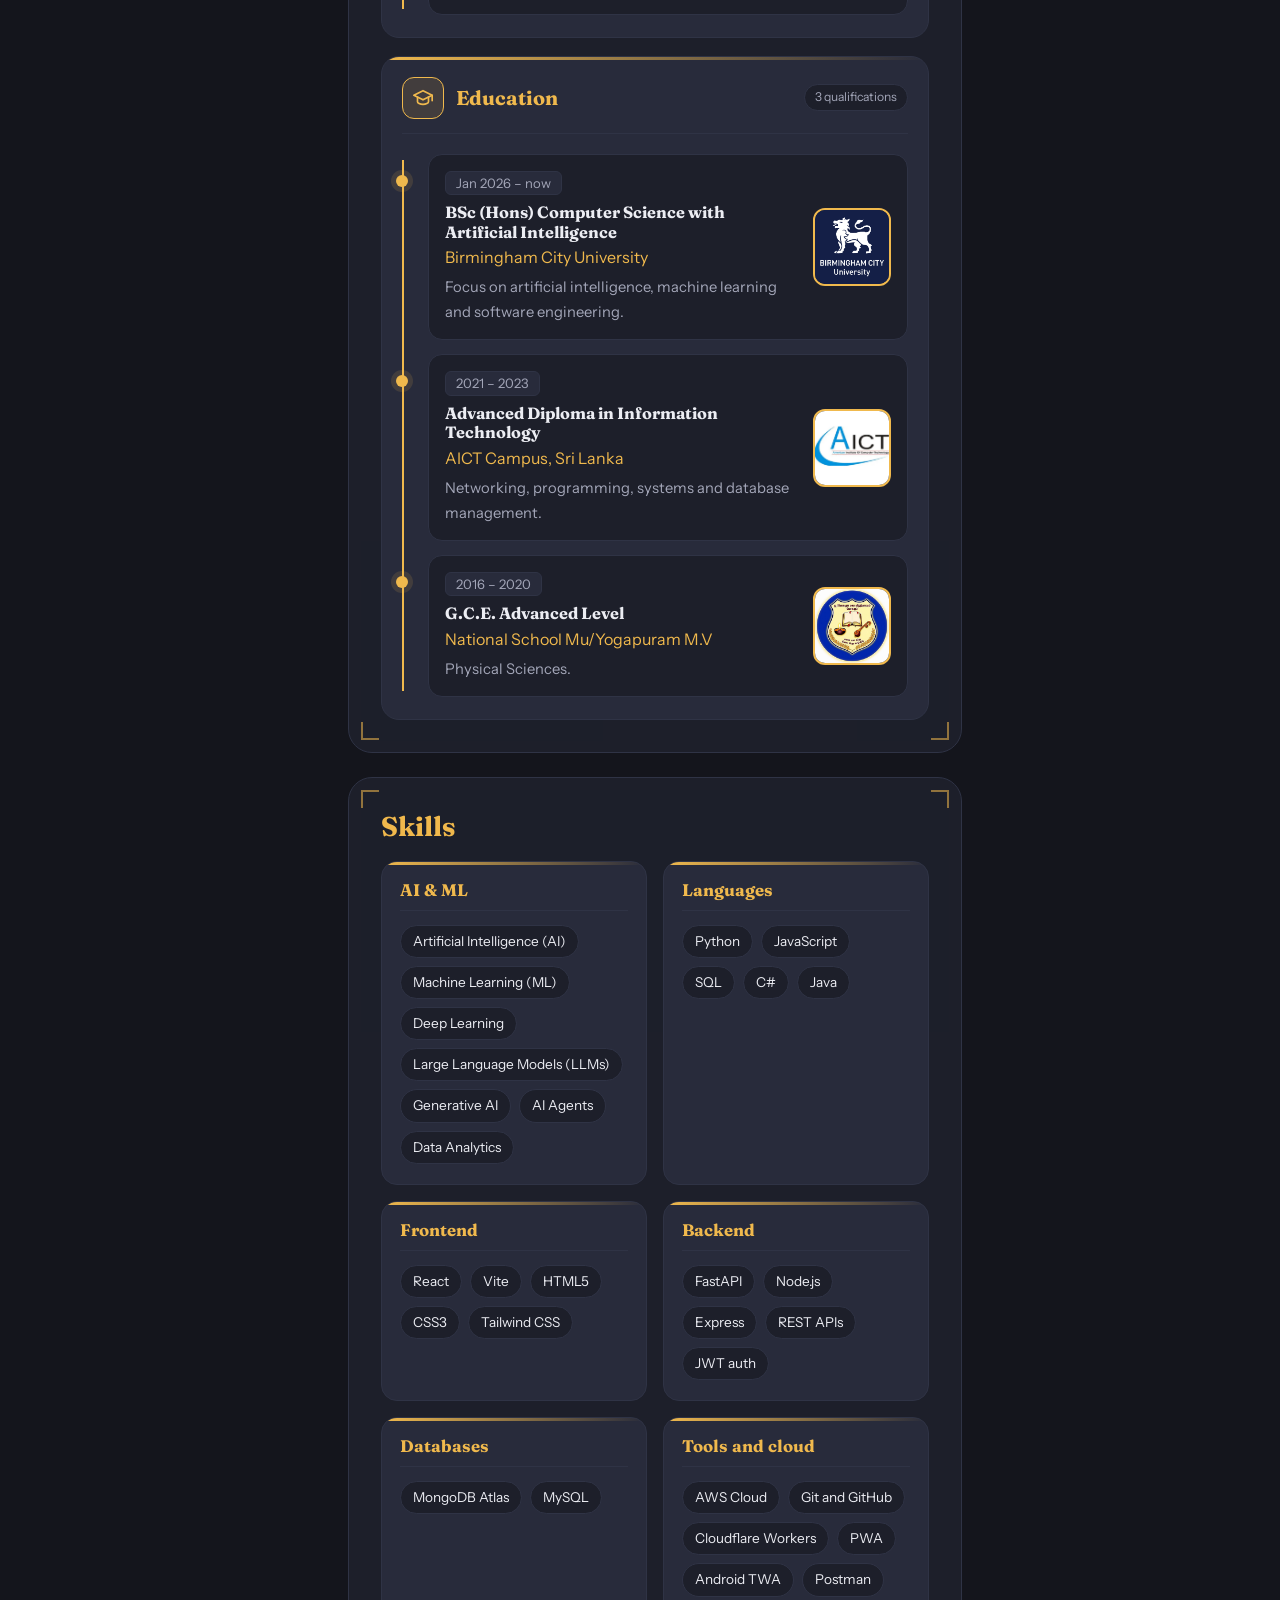
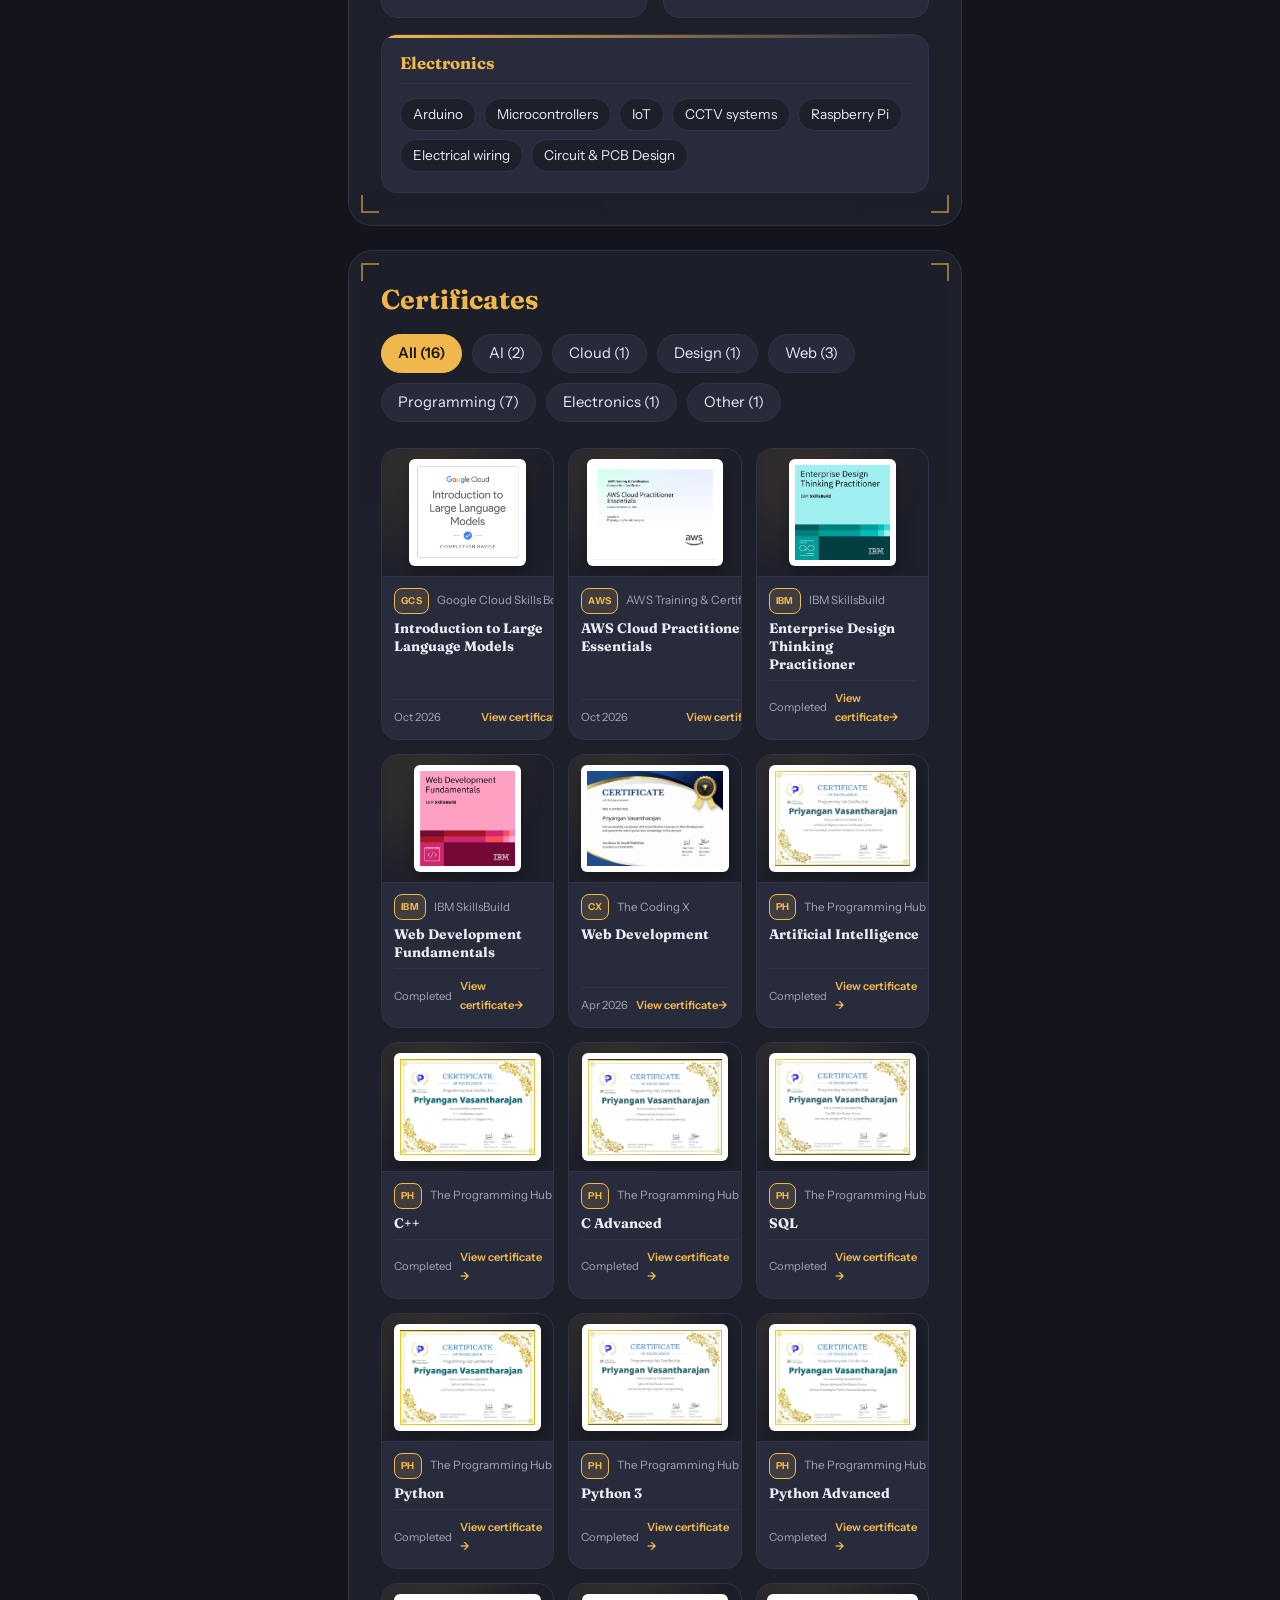
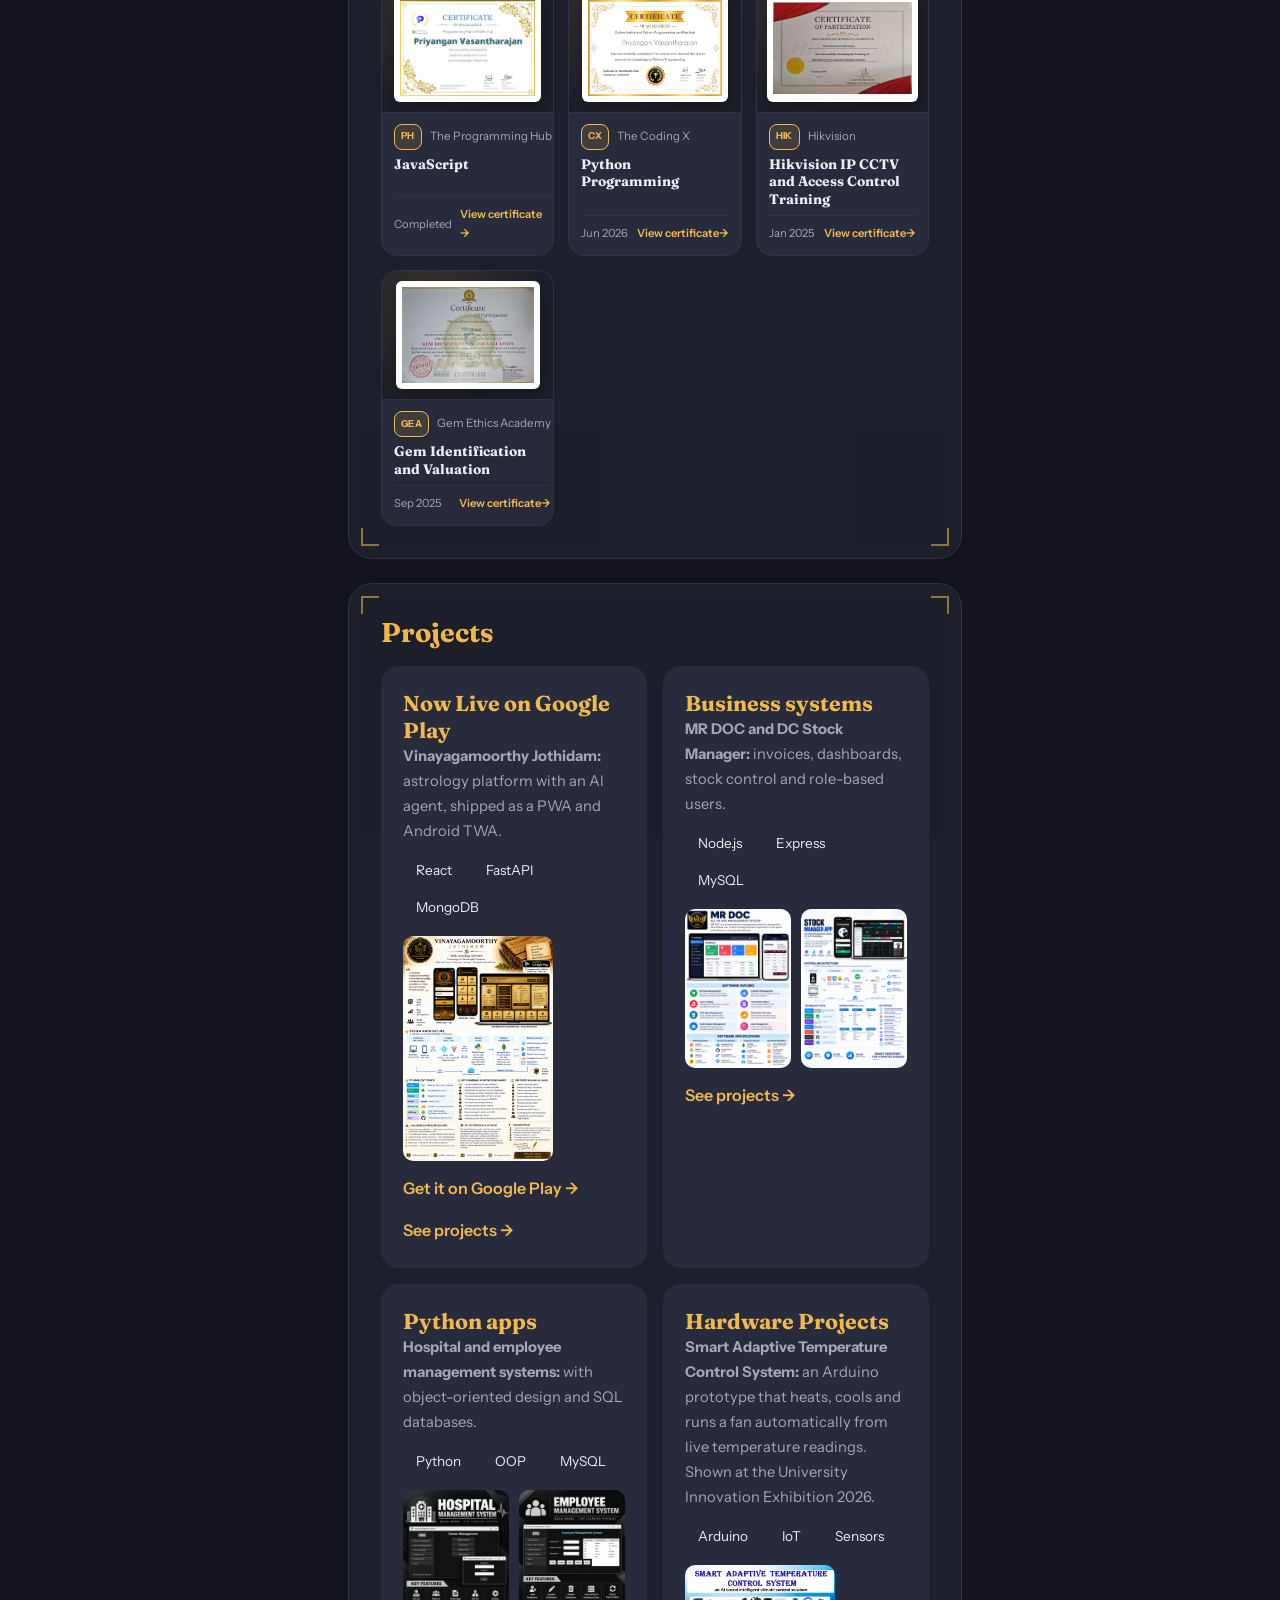
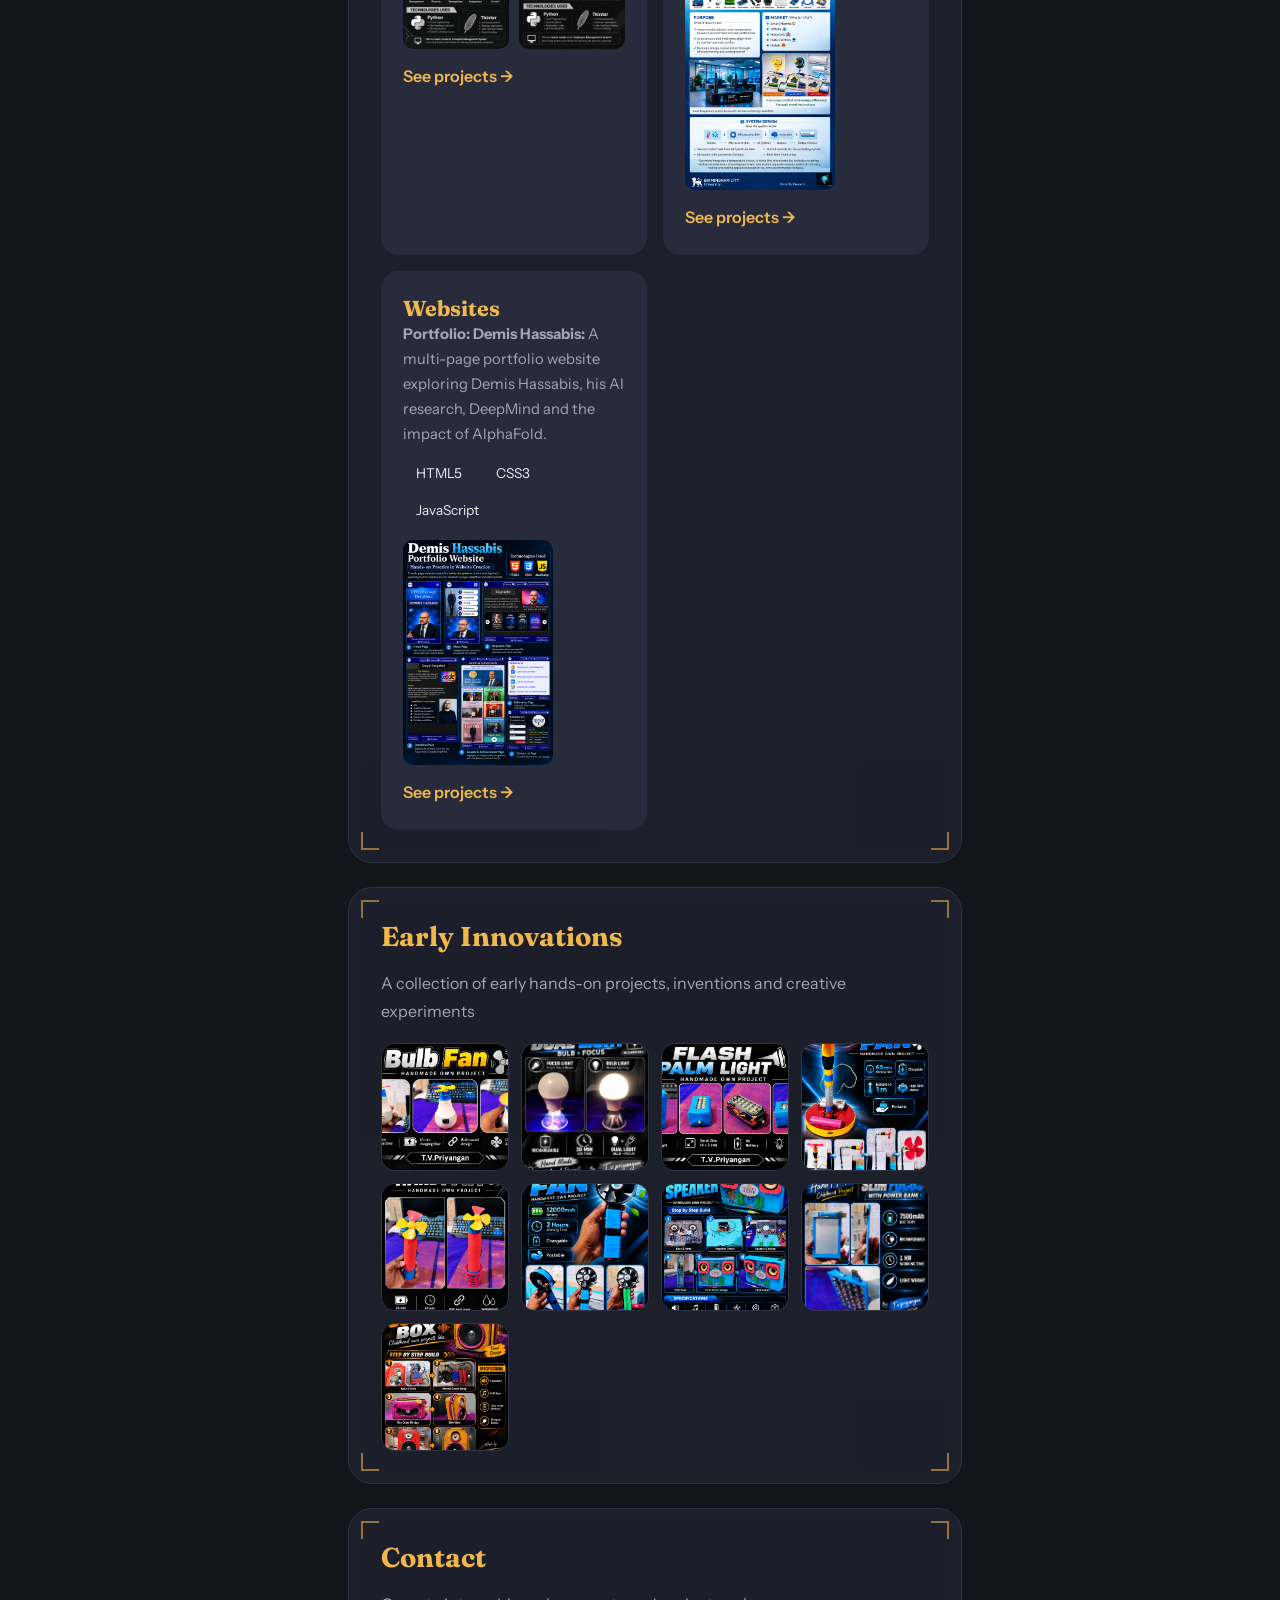
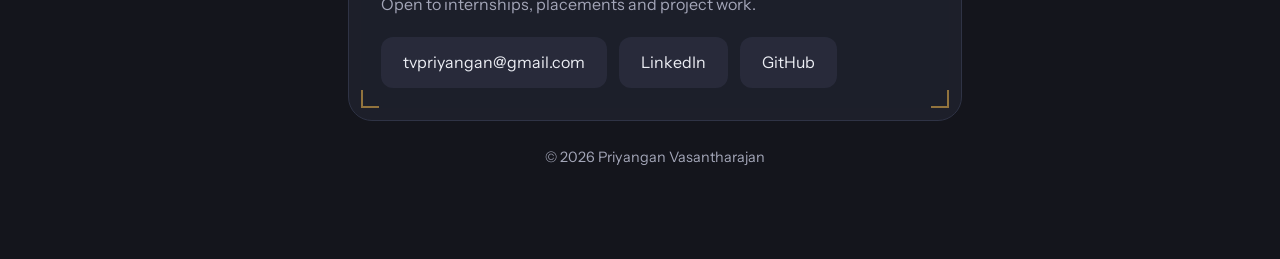
==== commit dde9ada0: "Mark Vinayagamoorthy Jothidam as live on Google Play and link the store listing Co-Authored-By: Clau" ====
--- a/index.html
+++ b/index.html
@@ -21,7 +21,7 @@
 <link rel="preconnect" href="https://fonts.googleapis.com">
 <link rel="preconnect" href="https://fonts.gstatic.com" crossorigin>
 <link href="https://fonts.googleapis.com/css2?family=Fraunces:opsz,wght@9..144,600;9..144,700&family=Instrument+Sans:wght@400;500;600&display=swap" rel="stylesheet">
-<link rel="stylesheet" href="style.css?v=5">
+<link rel="stylesheet" href="style.css?v=6">
 </head>
 <body id="top">
 <div id="bar"></div>
@@ -60,17 +60,17 @@
       <div class="xp-box">
         <div class="xp-head"><span class="xp-ic"><svg viewBox="0 0 24 24" aria-hidden="true"><rect x="3" y="7" width="18" height="13" rx="2"/><path d="M9 7V5a2 2 0 0 1 2-2h2a2 2 0 0 1 2 2v2M3 13h18"/></svg></span><h3>Work Experience</h3><span class="xp-n">3 roles</span></div>
         <div class="tl">
-          <article class="has-logo"><span class="xp-logo"><img src="images/dclogo.jpeg" alt="DC Electricals logo" loading="lazy"></span><time>2020 – 2026</time><h3>Director</h3><div class="org"><a class="dc-link" href="https://tvpriyangan-ai.github.io/DC_ELECTRICALS/" target="_blank" rel="noopener">DC Electricals</a>, Sri Lanka</div><p>Ran operations, procurement and project coordination. Delivered 1,200+ electrical installations.</p><a class="xp-link" href="https://tvpriyangan-ai.github.io/DC_ELECTRICALS/" target="_blank" rel="noopener">Visit website ↗</a></article>
-          <article class="has-logo"><span class="xp-logo"><img src="images/hyperslablogo.jpg" alt="Hypers Lab logo" loading="lazy"></span><time>2021 – 2025</time><h3>Chief Electronics Technician</h3><div class="org">Hypers Lab (Pvt) Ltd, Sri Lanka</div><p>Installed and maintained CCTV and electronic security systems for commercial clients.</p></article>
-          <article class="has-logo"><span class="xp-logo"><img src="images/YMVLOGO.jpg" alt="Mu/Yogapuram M.V logo" loading="lazy"></span><time>2020 – 2022</time><h3>Special Appointment Teacher</h3><div class="org">National School Mu/Yogapuram M.V</div><p>Taught IT and Science to Grade 11 students.</p></article>
+          <article class="has-logo"><span class="xp-logo"><img src="images/dclogo.jpeg" alt="DC Electricals logo" loading="lazy"></span><div class="xp-txt"><time>2020 – 2026</time><h3>Director</h3><div class="org"><a class="dc-link" href="https://tvpriyangan-ai.github.io/DC_ELECTRICALS/" target="_blank" rel="noopener">DC Electricals</a>, Sri Lanka</div><p>Ran operations, procurement and project coordination. Delivered 1,200+ electrical installations.</p><a class="xp-link" href="https://tvpriyangan-ai.github.io/DC_ELECTRICALS/" target="_blank" rel="noopener">Visit website ↗</a></div></article>
+          <article class="has-logo"><span class="xp-logo"><img src="images/hyperslablogo.jpg" alt="Hypers Lab logo" loading="lazy"></span><div class="xp-txt"><time>2021 – 2025</time><h3>Chief Electronics Technician</h3><div class="org">Hypers Lab (Pvt) Ltd, Sri Lanka</div><p>Installed and maintained CCTV and electronic security systems for commercial clients.</p></div></article>
+          <article class="has-logo"><span class="xp-logo"><img src="images/YMVLOGO.jpg" alt="Mu/Yogapuram M.V logo" loading="lazy"></span><div class="xp-txt"><time>2020 – 2022</time><h3>Special Appointment Teacher</h3><div class="org">National School Mu/Yogapuram M.V</div><p>Taught IT and Science to Grade 11 students.</p></div></article>
         </div>
       </div>
       <div class="xp-box">
         <div class="xp-head"><span class="xp-ic"><svg viewBox="0 0 24 24" aria-hidden="true"><path d="M2 9l10-5 10 5-10 5z"/><path d="M6 11v5c0 1.5 2.7 3 6 3s6-1.5 6-3v-5M22 9v6"/></svg></span><h3>Education</h3><span class="xp-n">3 qualifications</span></div>
         <div class="tl">
-          <article class="has-logo"><span class="xp-logo"><img src="images/bculogo.png" alt="Birmingham City University logo" loading="lazy"></span><time>Jan 2026 – now</time><h3>BSc (Hons) Computer Science with Artificial Intelligence</h3><div class="org">Birmingham City University</div><p>Focus on artificial intelligence, machine learning and software engineering.</p></article>
-          <article class="has-logo"><span class="xp-logo"><img src="images/aictlogo.png" alt="AICT Campus logo" loading="lazy"></span><time>2021 – 2023</time><h3>Advanced Diploma in Information Technology</h3><div class="org">AICT Campus, Sri Lanka</div><p>Networking, programming, systems and database management.</p></article>
-          <article class="has-logo"><span class="xp-logo"><img src="images/YMVLOGO.jpg" alt="Mu/Yogapuram M.V logo" loading="lazy"></span><time>2016 – 2020</time><h3>G.C.E. Advanced Level</h3><div class="org">National School Mu/Yogapuram M.V</div><p>Physical Sciences.</p></article>
+          <article class="has-logo"><span class="xp-logo"><img src="images/bculogo.png" alt="Birmingham City University logo" loading="lazy"></span><div class="xp-txt"><time>Jan 2026 – now</time><h3>BSc (Hons) Computer Science with Artificial Intelligence</h3><div class="org">Birmingham City University</div><p>Focus on artificial intelligence, machine learning and software engineering.</p></div></article>
+          <article class="has-logo"><span class="xp-logo"><img src="images/aictlogo.png" alt="AICT Campus logo" loading="lazy"></span><div class="xp-txt"><time>2021 – 2023</time><h3>Advanced Diploma in Information Technology</h3><div class="org">AICT Campus, Sri Lanka</div><p>Networking, programming, systems and database management.</p></div></article>
+          <article class="has-logo"><span class="xp-logo"><img src="images/YMVLOGO.jpg" alt="Mu/Yogapuram M.V logo" loading="lazy"></span><div class="xp-txt"><time>2016 – 2020</time><h3>G.C.E. Advanced Level</h3><div class="org">National School Mu/Yogapuram M.V</div><p>Physical Sciences.</p></div></article>
         </div>
       </div>
     </div>
@@ -95,7 +95,7 @@
   <section id="software" class="panel rv">
     <h2>Projects</h2>
     <div class="explore">
-      <div class="ex tilt"><b>Live(Early Stage testing) on Google Play</b><span><strong>Vinayagamoorthy Jothidam:</strong> astrology platform with an AI agent, shipped as a PWA and Android TWA.</span><ul class="chips"><li>React</li><li>FastAPI</li><li>MongoDB</li></ul><div class="psts"><button type="button" class="pst" data-full="images/vjPoster.jpeg" data-title="Vinayagamoorthy Jothidam poster"><img src="images/vjPoster.jpeg" alt="Vinayagamoorthy Jothidam poster" loading="lazy"></button></div><a class="go" href="projects.html">See projects →</a></div>
+      <div class="ex tilt"><b>Now Live on Google Play</b><span><strong>Vinayagamoorthy Jothidam:</strong> astrology platform with an AI agent, shipped as a PWA and Android TWA.</span><ul class="chips"><li>React</li><li>FastAPI</li><li>MongoDB</li></ul><div class="psts"><button type="button" class="pst" data-full="images/vjPoster.jpeg" data-title="Vinayagamoorthy Jothidam poster"><img src="images/vjPoster.jpeg" alt="Vinayagamoorthy Jothidam poster" loading="lazy"></button></div><a class="go" href="https://play.google.com/store/apps/details?id=dev.workers.tvpriyangan.vinayagamoorthy_jothidam_app.twa" target="_blank" rel="noopener">Get it on Google Play →</a> <a class="go" href="projects.html">See projects →</a></div>
       <div class="ex tilt"><b>Business systems</b><span><strong>MR DOC and DC Stock Manager:</strong> invoices, dashboards, stock control and role-based users.</span><ul class="chips"><li>Node.js</li><li>Express</li><li>MySQL</li></ul><div class="psts"><button type="button" class="pst" data-full="images/mrdocPoster.png" data-title="MR DOC poster"><img src="images/mrdocPoster.png" alt="MR DOC poster" loading="lazy"></button><button type="button" class="pst" data-full="images/dcPoster.png" data-title="DC Stock Manager poster"><img src="images/dcPoster.png" alt="DC Stock Manager poster" loading="lazy"></button></div><a class="go" href="projects.html">See projects →</a></div>
       <div class="ex tilt"><b>Python apps</b><span><strong>Hospital and employee management systems:</strong> with object-oriented design and SQL databases.</span><ul class="chips"><li>Python</li><li>OOP</li><li>MySQL</li></ul><div class="psts"><button type="button" class="pst" data-full="images/HMSPoster.png" data-title="Hospital Management System poster"><img src="images/HMSPoster.png" alt="Hospital Management System poster" loading="lazy"></button><button type="button" class="pst" data-full="images/EMSPoster.png" data-title="Employee Management System poster"><img src="images/EMSPoster.png" alt="Employee Management System poster" loading="lazy"></button></div><a class="go" href="projects.html">See projects →</a></div>
       <div class="ex tilt"><b>Hardware Projects</b><span><strong>Smart Adaptive Temperature Control System:</strong> an Arduino prototype that heats, cools and runs a fan automatically from live temperature readings. Shown at the University Innovation Exhibition 2026.</span><ul class="chips"><li>Arduino</li><li>IoT</li><li>Sensors</li></ul><div class="psts"><button type="button" class="pst" data-full="images/exhi.jpeg" data-title="INNOVATE-X: Smart Adaptive Temperature Control System poster"><img src="images/exhi.jpeg" alt="INNOVATE-X: Smart Adaptive Temperature Control System poster" loading="lazy"></button></div><a class="go" href="projects.html">See projects →</a></div>
@@ -133,7 +133,7 @@
   <ol class="ach" id="side-ach"></ol>
 </nav>
 </div>
-<script src="data.js?v=3"></script>
+<script src="data.js?v=4"></script>
 <script src="app.js?v=3"></script>
 </body>
 </html>
--- a/style.css
+++ b/style.css
@@ -1597,15 +1597,21 @@
   font-size: 0.92rem;
 }
 .xp .tl article.has-logo {
-  display: flow-root;
+  display: flex;
+  align-items: center;
+  gap: 16px;
+}
+.xp-txt {
+  flex: 1;
+  min-width: 0;
 }
 .xp-logo {
-  float: right;
+  order: 2;
+  flex: none;
   display: grid;
   place-items: center;
-  width: 64px;
-  height: 64px;
-  margin: 0 0 6px 12px;
+  width: 78px;
+  height: 78px;
   background: #fff;
   border: 2px solid var(--gold);
   border-radius: 12px;
@@ -1630,10 +1636,12 @@
   .xp .tl article::before {
     left: -29px;
   }
+  .xp .tl article.has-logo {
+    gap: 10px;
+  }
   .xp-logo {
-    width: 50px;
-    height: 50px;
-    margin-left: 8px;
+    width: 58px;
+    height: 58px;
   }
 }
 @media (prefers-reduced-motion: reduce) {
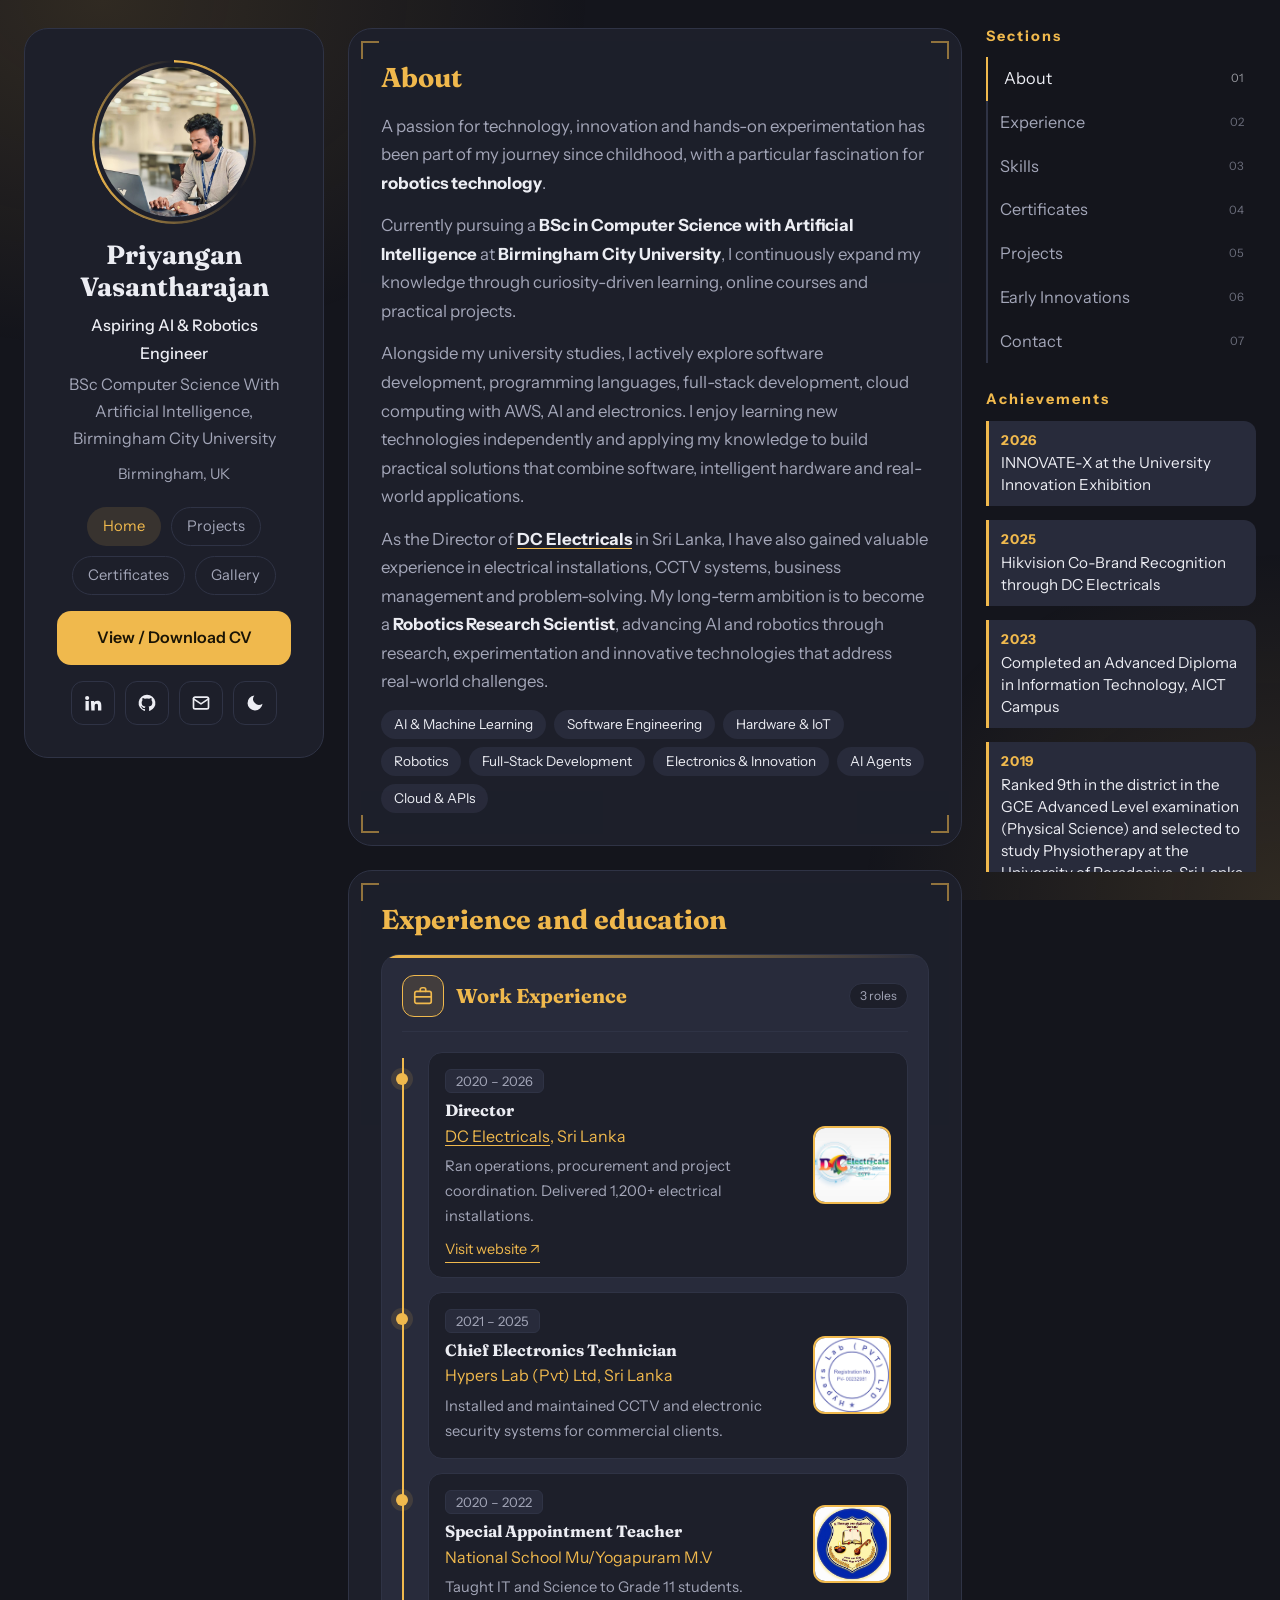
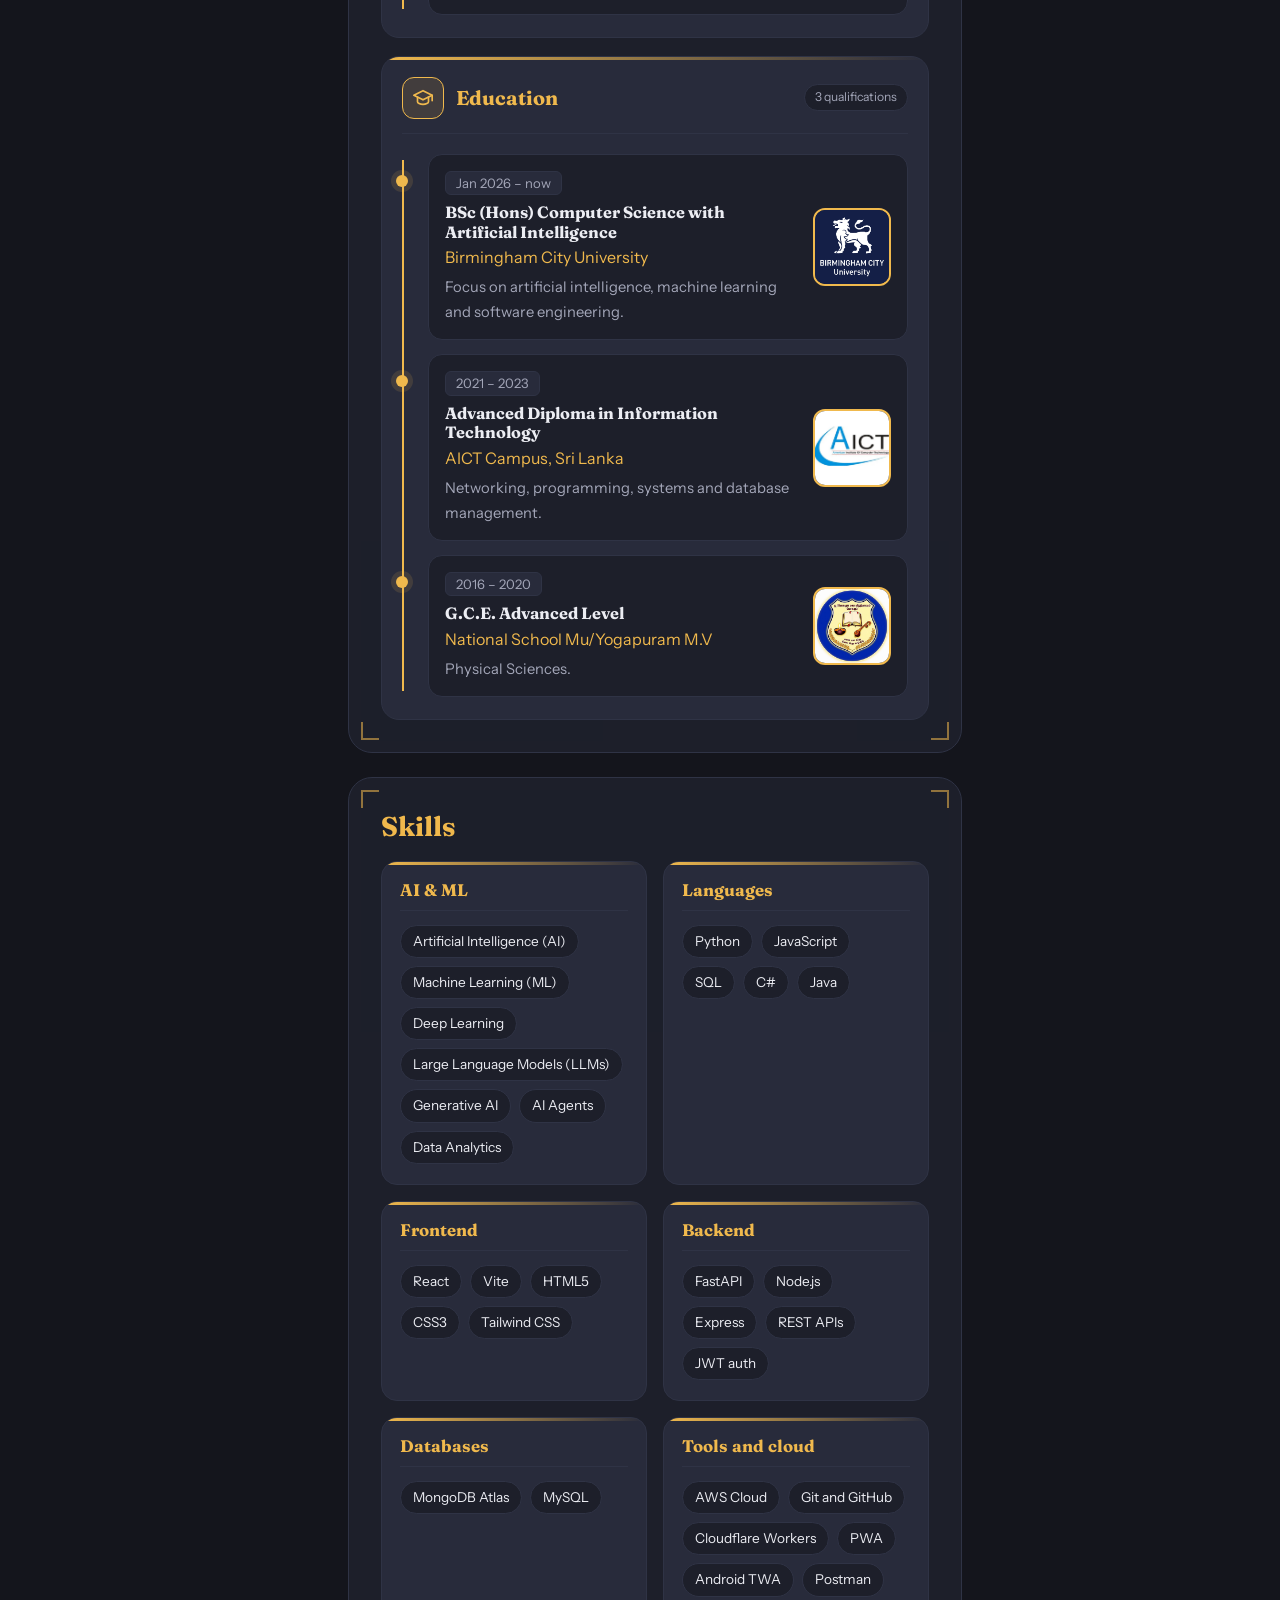
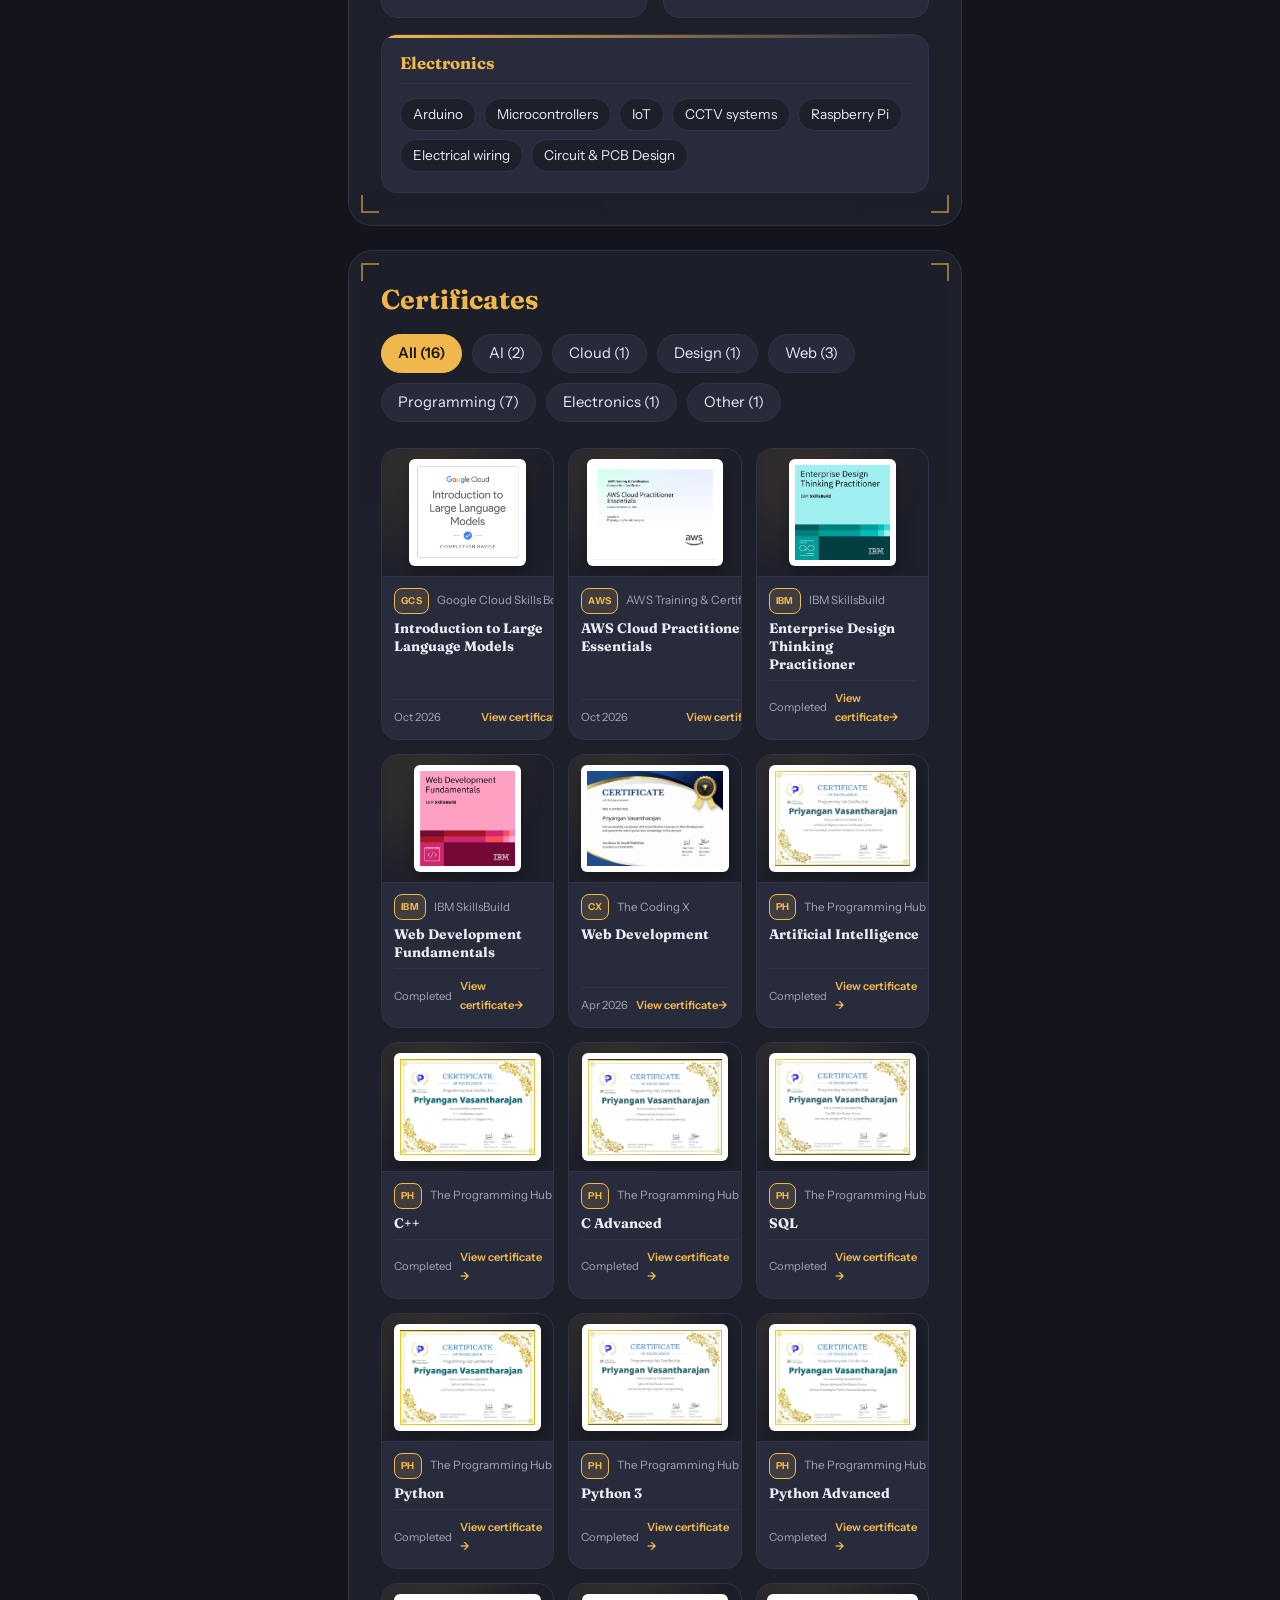
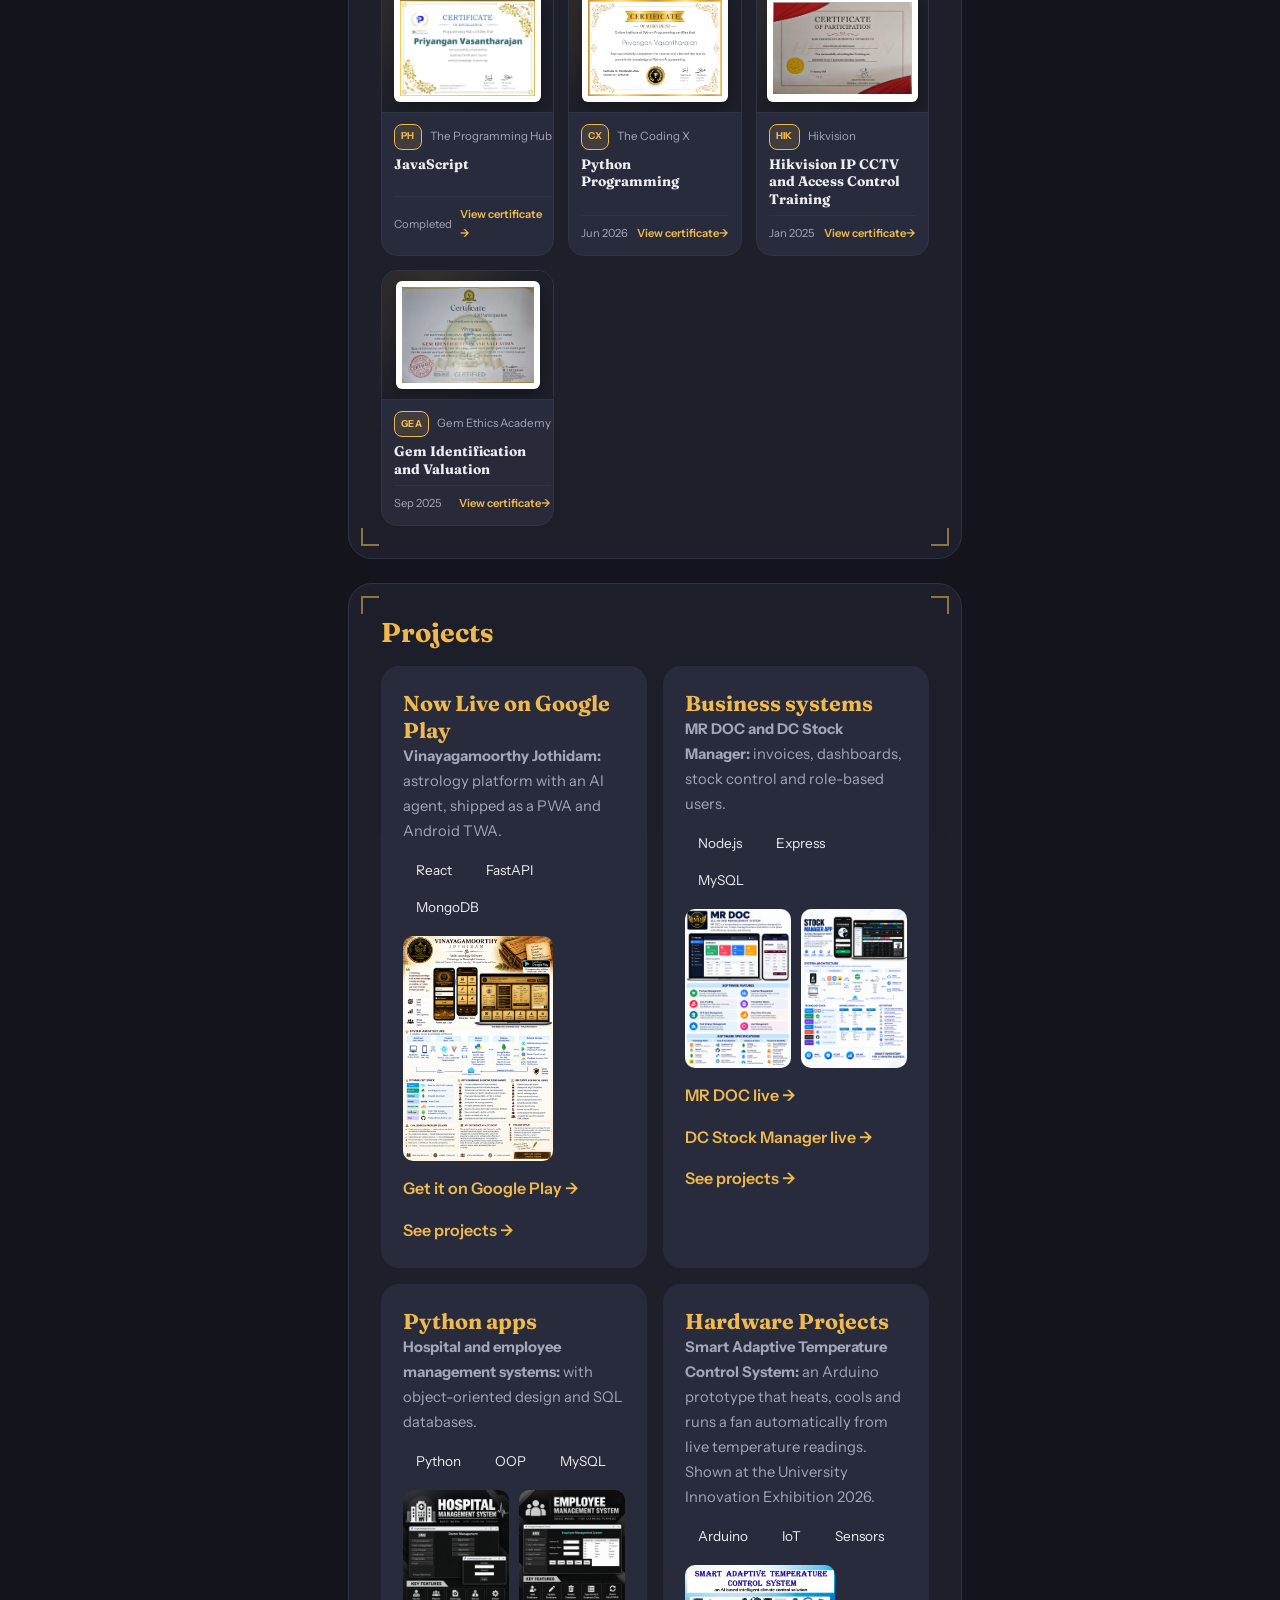
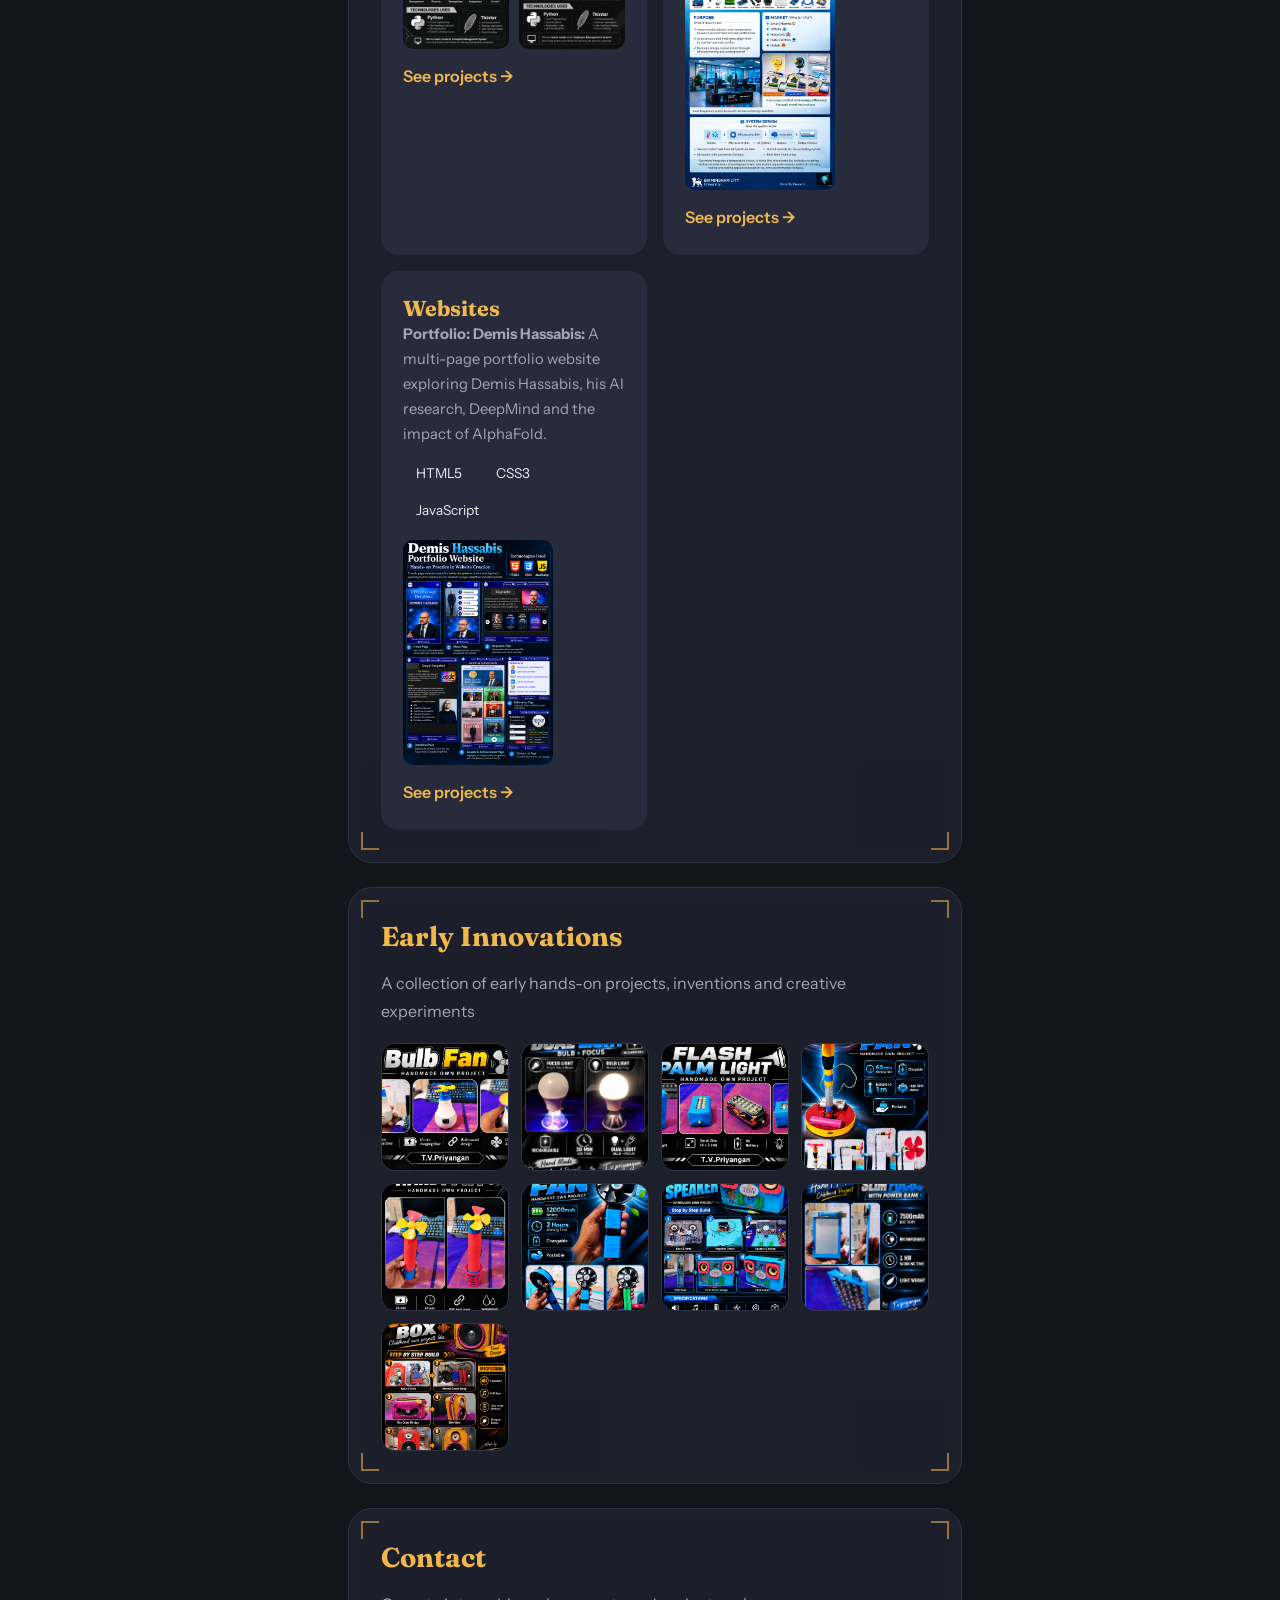
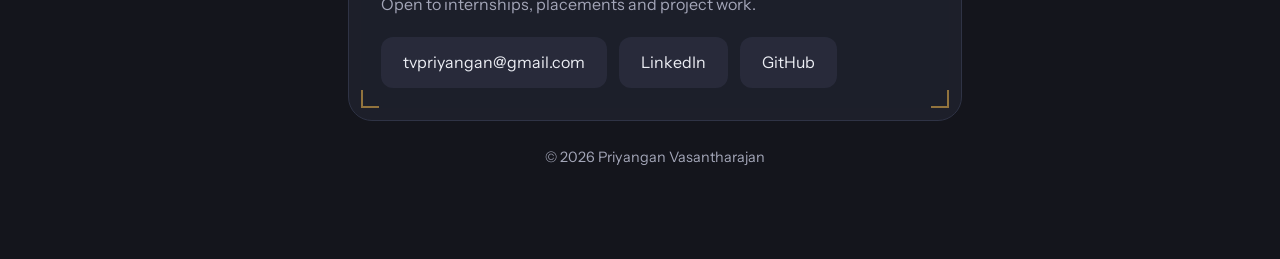
==== commit 0f14314a: "Link live demos for MR DOC and DC Stock Manager Co-Authored-By: Claude Opus 5.5 <noreply@anthropic.c" ====
--- a/index.html
+++ b/index.html
@@ -96,7 +96,7 @@
     <h2>Projects</h2>
     <div class="explore">
       <div class="ex tilt"><b>Now Live on Google Play</b><span><strong>Vinayagamoorthy Jothidam:</strong> astrology platform with an AI agent, shipped as a PWA and Android TWA.</span><ul class="chips"><li>React</li><li>FastAPI</li><li>MongoDB</li></ul><div class="psts"><button type="button" class="pst" data-full="images/vjPoster.jpeg" data-title="Vinayagamoorthy Jothidam poster"><img src="images/vjPoster.jpeg" alt="Vinayagamoorthy Jothidam poster" loading="lazy"></button></div><a class="go" href="https://play.google.com/store/apps/details?id=dev.workers.tvpriyangan.vinayagamoorthy_jothidam_app.twa" target="_blank" rel="noopener">Get it on Google Play →</a> <a class="go" href="projects.html">See projects →</a></div>
-      <div class="ex tilt"><b>Business systems</b><span><strong>MR DOC and DC Stock Manager:</strong> invoices, dashboards, stock control and role-based users.</span><ul class="chips"><li>Node.js</li><li>Express</li><li>MySQL</li></ul><div class="psts"><button type="button" class="pst" data-full="images/mrdocPoster.png" data-title="MR DOC poster"><img src="images/mrdocPoster.png" alt="MR DOC poster" loading="lazy"></button><button type="button" class="pst" data-full="images/dcPoster.png" data-title="DC Stock Manager poster"><img src="images/dcPoster.png" alt="DC Stock Manager poster" loading="lazy"></button></div><a class="go" href="projects.html">See projects →</a></div>
+      <div class="ex tilt"><b>Business systems</b><span><strong>MR DOC and DC Stock Manager:</strong> invoices, dashboards, stock control and role-based users.</span><ul class="chips"><li>Node.js</li><li>Express</li><li>MySQL</li></ul><div class="psts"><button type="button" class="pst" data-full="images/mrdocPoster.png" data-title="MR DOC poster"><img src="images/mrdocPoster.png" alt="MR DOC poster" loading="lazy"></button><button type="button" class="pst" data-full="images/dcPoster.png" data-title="DC Stock Manager poster"><img src="images/dcPoster.png" alt="DC Stock Manager poster" loading="lazy"></button></div><a class="go" href="https://mr-doc-app.onrender.com/dashboard.html" target="_blank" rel="noopener">MR DOC live →</a> <a class="go" href="https://dc-stock-manager-web.onrender.com/index.html" target="_blank" rel="noopener">DC Stock Manager live →</a> <a class="go" href="projects.html">See projects →</a></div>
       <div class="ex tilt"><b>Python apps</b><span><strong>Hospital and employee management systems:</strong> with object-oriented design and SQL databases.</span><ul class="chips"><li>Python</li><li>OOP</li><li>MySQL</li></ul><div class="psts"><button type="button" class="pst" data-full="images/HMSPoster.png" data-title="Hospital Management System poster"><img src="images/HMSPoster.png" alt="Hospital Management System poster" loading="lazy"></button><button type="button" class="pst" data-full="images/EMSPoster.png" data-title="Employee Management System poster"><img src="images/EMSPoster.png" alt="Employee Management System poster" loading="lazy"></button></div><a class="go" href="projects.html">See projects →</a></div>
       <div class="ex tilt"><b>Hardware Projects</b><span><strong>Smart Adaptive Temperature Control System:</strong> an Arduino prototype that heats, cools and runs a fan automatically from live temperature readings. Shown at the University Innovation Exhibition 2026.</span><ul class="chips"><li>Arduino</li><li>IoT</li><li>Sensors</li></ul><div class="psts"><button type="button" class="pst" data-full="images/exhi.jpeg" data-title="INNOVATE-X: Smart Adaptive Temperature Control System poster"><img src="images/exhi.jpeg" alt="INNOVATE-X: Smart Adaptive Temperature Control System poster" loading="lazy"></button></div><a class="go" href="projects.html">See projects →</a></div>
       <div class="ex tilt"><b>Websites</b><span><strong>Portfolio: Demis Hassabis:</strong> A multi-page portfolio website exploring Demis Hassabis, his AI research, DeepMind and the impact of AlphaFold.</span><ul class="chips"><li>HTML5</li><li>CSS3</li><li>JavaScript</li></ul><div class="psts"><button type="button" class="pst" data-full="images/dhPoster.png" data-title="Demis Hassabis portfolio website poster"><img src="images/dhPoster.png" alt="Demis Hassabis portfolio website poster" loading="lazy"></button></div><a class="go" href="projects.html">See projects →</a></div>
@@ -133,7 +133,7 @@
   <ol class="ach" id="side-ach"></ol>
 </nav>
 </div>
-<script src="data.js?v=4"></script>
+<script src="data.js?v=5"></script>
 <script src="app.js?v=3"></script>
 </body>
 </html>
